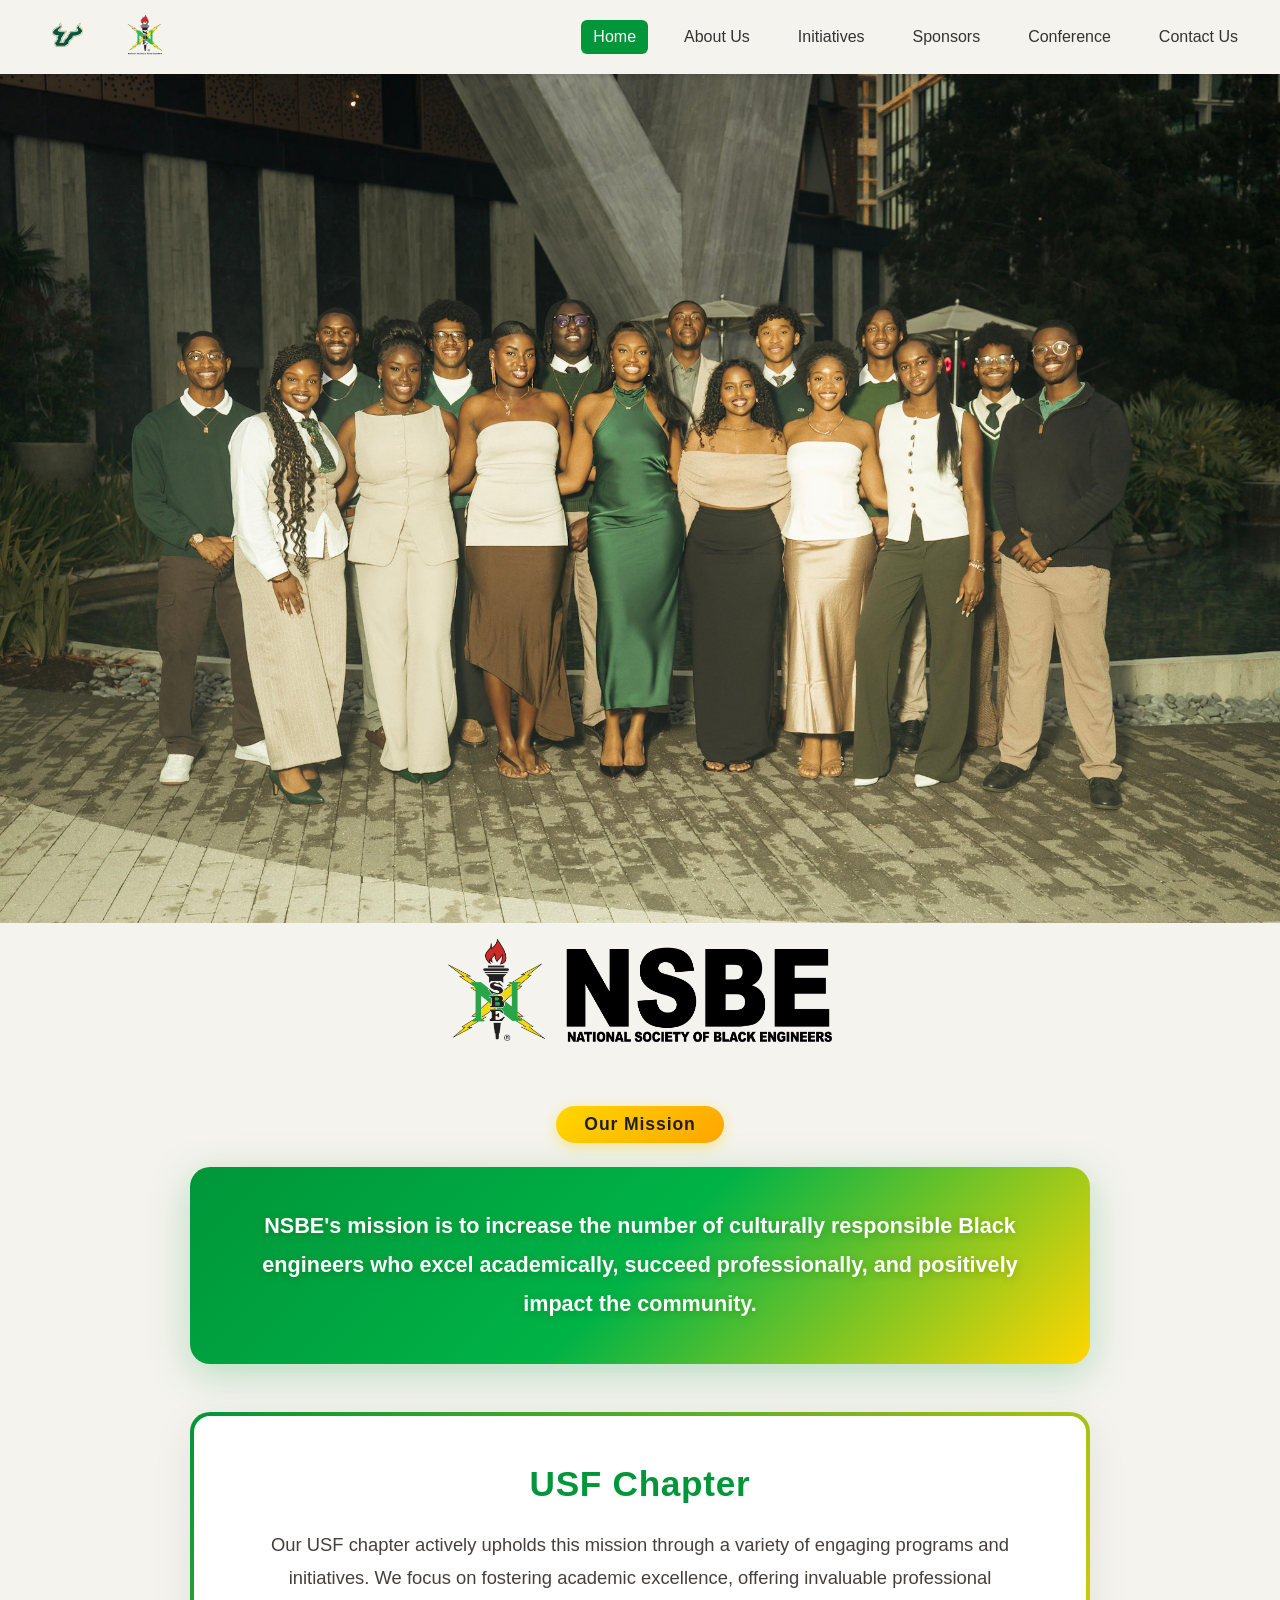
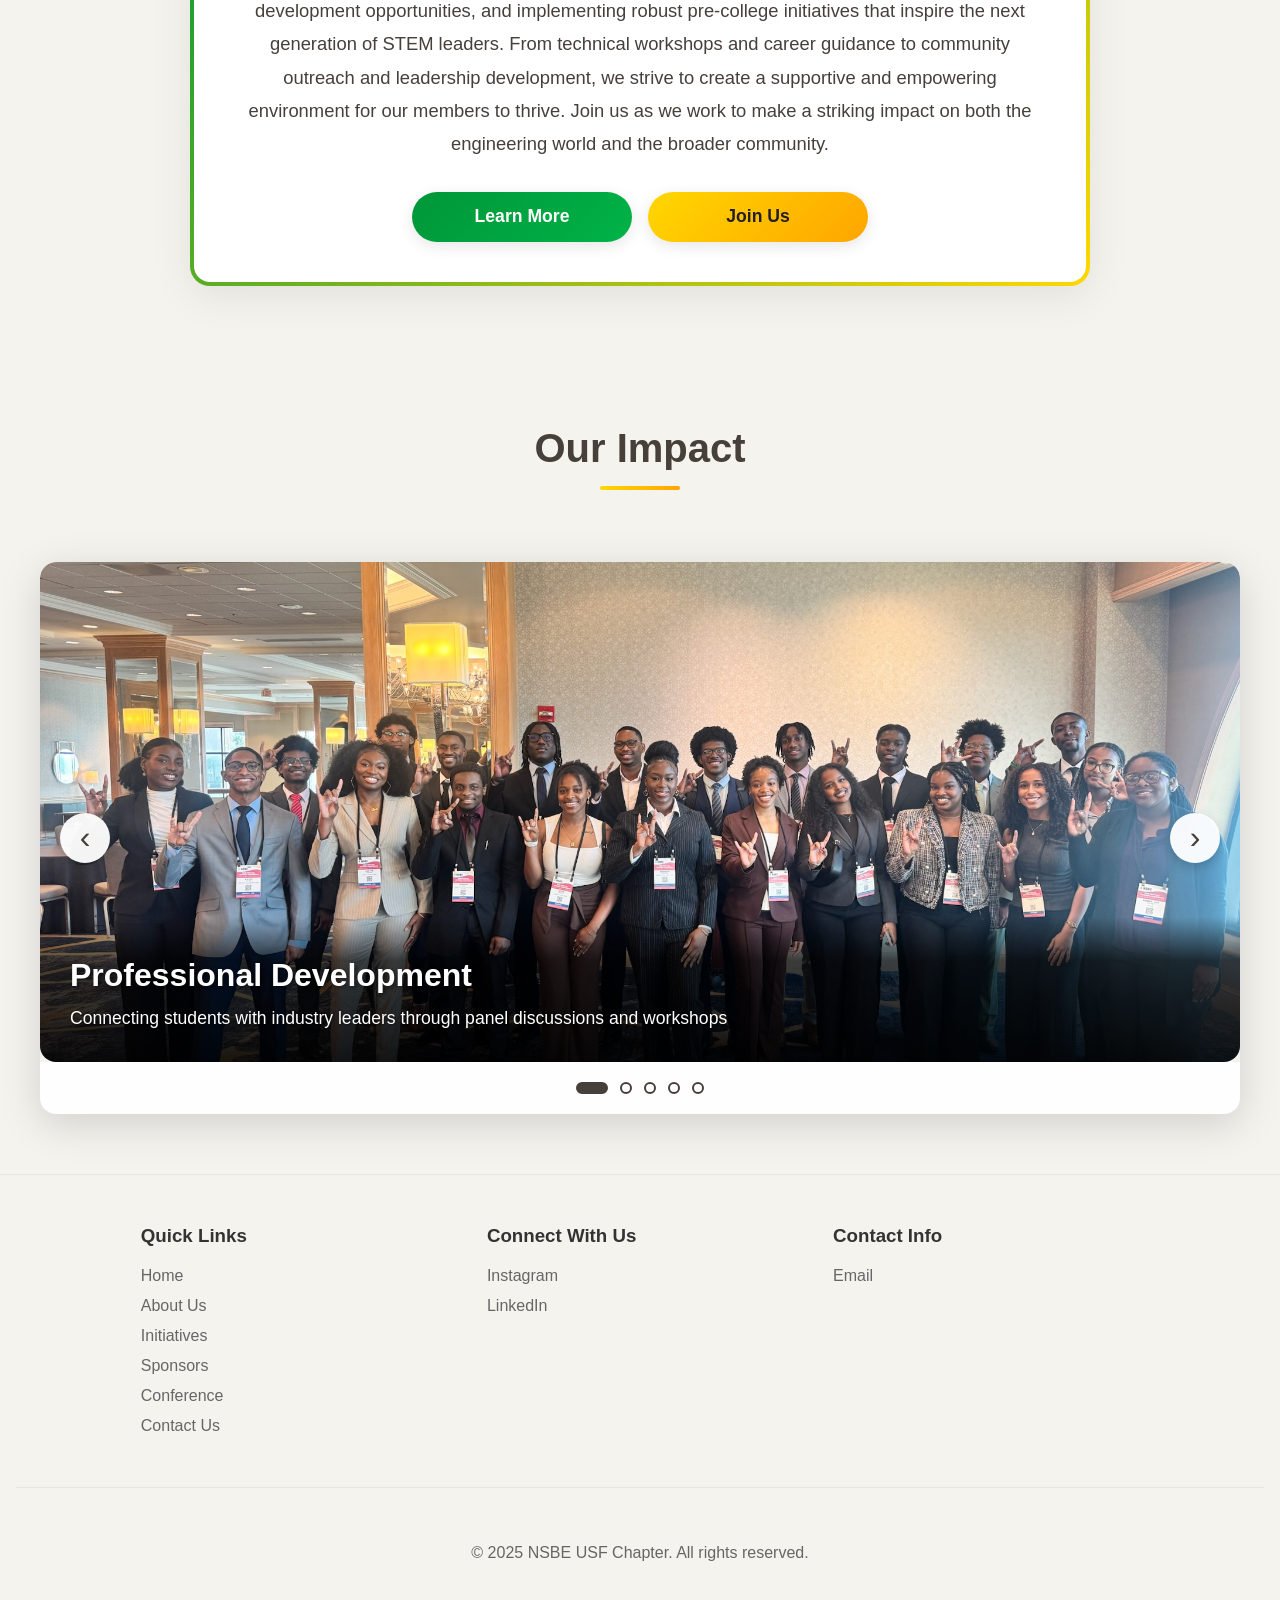
==== index.html @ 12976d5d "Initialize USF NSBE website" ====
<!DOCTYPE html>
<html lang="en">
<head>
    <meta charset="UTF-8">
    <meta name="author" content="USF NSBE Chapter">
    <meta name="viewport" content="width=device-width, initial-scale=1.0">
    <meta name="description" content="Welcome to the official website for the University of South Florida's chapter of the National Society of Black Engineers (NSBE). Find updates, event schedules, E-Board info, sponsorship information, and how to become a member!">
    <title>USF NSBE | Official USF Chapter - National Society of Black Engineers</title>
    
    <!-- Essential SEO Meta Tags -->
    <meta name="keywords" content="USF NSBE, National Society of Black Engineers, University of South Florida, engineering students, black engineers, STEM, Tampa Bay engineering, student organization">
    <meta name="robots" content="index, follow">
    
    <!-- Open Graph Tags for Social Media -->
    <meta property="og:title" content="USF NSBE | Official USF Chapter - National Society of Black Engineers">
    <meta property="og:description" content="Welcome to the official website for the University of South Florida's chapter of the National Society of Black Engineers (NSBE). Find updates, event schedules, E-Board info, sponsorship information, and how to become a member!">
    <meta property="og:image" content="https://www.usfnsbe.com/images/nsbelogo.png">
    <meta property="og:url" content="https://www.usfnsbe.com/">
    <meta property="og:type" content="website">
    <meta property="og:site_name" content="USF NSBE">
    
    <link rel="stylesheet" href="./css/style.css">
    <link rel="icon" href="./images/nsbelogo.png">
    <link rel="canonical" href="https://www.usfnsbe.com/">
</head>
<body>

    <!-- Skip Navigation for Accessibility -->
    <a href="#main-content" class="skip-link">Skip to main content</a>

    <header>
        <div class="logo">
            <a href="/" aria-label="Go to USF NSBE homepage"><img src="./images/usflogo.png" alt="University of South Florida Logo" fetchpriority="high"></a>
        </div>
        <div class="logo">
            <a href="/" aria-label="Go to USF NSBE homepage"><img src="./images/nsbelogo.png" alt="National Society of Black Engineers Logo" fetchpriority="high"></a>
        </div>
        <nav aria-label="Main navigation">
            <ul class="desktop-nav">
                <li><a href="/" class="active" aria-current="page">Home</a></li>
                <li><a href="/about/">About Us</a></li>
                <li><a href="/initiatives/">Initiatives</a></li>
                <li><a href="/sponsors/">Sponsors</a></li>
                <li><a href="/conference/">Conference</a></li>
                <li><a href="/contact/">Contact Us</a></li>
            </ul>

            <div class="mobile-menu-toggle" id="burgerToggle" role="button" aria-label="Toggle navigation menu" tabindex="0" aria-expanded="false">
                <div class="hamburger-lines">
                    <span class="line line-top"></span>
                    <span class="line line-middle"></span>
                    <span class="line line-bottom"></span>
                </div>
            </div>

            <div class="nav-menu" id="mobileMenu" aria-hidden="true">
                <ul>
                    <li><a href="/" class="active" aria-current="page">Home</a></li>
                    <li><a href="/about/">About Us</a></li>
                    <li><a href="/initiatives/">Initiatives</a></li>
                    <li><a href="/sponsors/">Sponsors</a></li>
                    <li><a href="/conference/">Conference</a></li>
                    <li><a href="/contact/">Contact Us</a></li>
                </ul>
            </div>
        </nav>
    </header>

    <main id="main-content">
        <div class="hero-image-container">
            <img loading="lazy" src="images/hero.jpg" alt="E-Board presenting at USF NSBE meeting" fetchpriority="high">
            <img loading="lazy" src="./images/NSBE-banner.png" alt="NSBE Banner" class="img-banner" fetchpriority="high">
        </div>
        
        <section class="mission-chapter-section">
            <div class="mission-container">
                <div class="mission-badge">Our Mission</div>
                <div class="mission-card">
                    <p class="mission-text">
                        NSBE's mission is to increase the number of culturally responsible Black engineers who excel academically, succeed professionally, and positively impact the community.
                    </p>
                </div>
            </div>

            <div class="chapter-container">
                <div class="chapter-card">
                    <h2 class="chapter-title">USF Chapter</h2>
                    <p class="chapter-text">
                        Our USF chapter actively upholds this mission through a variety of engaging programs and initiatives. We focus on fostering academic excellence, offering invaluable professional development opportunities, and implementing robust pre-college initiatives that inspire the next generation of STEM leaders. From technical workshops and career guidance to community outreach and leadership development, we strive to create a supportive and empowering environment for our members to thrive. Join us as we work to make a striking impact on both the engineering world and the broader community.
                    </p>
                    <div class="button-group">
                        <a href="/about/" class="cta-button primary" aria-label="Learn more about USF NSBE chapter">Learn More</a>
                        <a href="/contact/" class="cta-button secondary" aria-label="Join USF NSBE chapter">Join Us</a>
                    </div>
                </div>
            </div>
        </section>

        <section class="carousel-section" aria-label="Featured NSBE Highlights">
            <h2 class="section-title">Our Impact</h2>
            <div class="custom-carousel" role="region" aria-roledescription="carousel" aria-label="NSBE highlights carousel">
                <div class="carousel-container">
                    <div class="carousel-track">
                        <div class="carousel-slide active" role="group" aria-roledescription="slide" aria-label="1 of 5">
                            <img src="./images/eboard_1.jpg" alt="NSBE panel discussion with industry professionals">
                            <div class="carousel-caption">
                                <h3>Professional Development</h3>
                                <p>Connecting students with industry leaders through panel discussions and workshops</p>
                            </div>
                        </div>
                        <div class="carousel-slide" role="group" aria-roledescription="slide" aria-label="2 of 5">
                            <img src="./images/eboard_2.jpg" alt="Students studying together">
                            <div class="carousel-caption">
                                <h3>Academic Excellence</h3>
                                <p>Supporting members through tutoring, study groups, and academic resources</p>
                            </div>
                        </div>
                        <div class="carousel-slide" role="group" aria-roledescription="slide" aria-label="3 of 5">
                            <img src="./images/eboard_3.png" alt="NSBE members at beach cleanup event">
                            <div class="carousel-caption">
                                <h3>Community Service</h3>
                                <p>Making a positive impact through volunteer work and community engagement</p>
                            </div>
                        </div>
                        <div class="carousel-slide" role="group" aria-roledescription="slide" aria-label="4 of 5">
                            <img src="./images/eboard_4.jpg" alt="Students preparing for NSBE conference">
                            <div class="carousel-caption">
                                <h3>Conference Preparation</h3>
                                <p>Preparing members for success at regional and national NSBE conferences</p>
                            </div>
                        </div>
                        <div class="carousel-slide" role="group" aria-roledescription="slide" aria-label="5 of 5">
                            <img src="./images/eboard_5.png" alt="NSBE career expo event">
                            <div class="carousel-caption">
                                <h3>Career Opportunities</h3>
                                <p>Facilitating connections between students and top engineering employers</p>
                            </div>
                        </div>
                    </div>
                </div>
                <button class="carousel-btn carousel-btn-prev" aria-label="Previous slide">
                    <span aria-hidden="true">‹</span>
                </button>
                <button class="carousel-btn carousel-btn-next" aria-label="Next slide">
                    <span aria-hidden="true">›</span>
                </button>
                <div class="carousel-indicators" role="tablist" aria-label="Slide navigation">
                    <button class="indicator active" role="tab" aria-selected="true" aria-label="Go to slide 1"></button>
                    <button class="indicator" role="tab" aria-selected="false" aria-label="Go to slide 2"></button>
                    <button class="indicator" role="tab" aria-selected="false" aria-label="Go to slide 3"></button>
                    <button class="indicator" role="tab" aria-selected="false" aria-label="Go to slide 4"></button>
                    <button class="indicator" role="tab" aria-selected="false" aria-label="Go to slide 5"></button>
                </div>
            </div>
        </section>
    </main>
    
    <footer class="modern-footer">
        <div class="footer-container">
            <div class="footer-section">
                <h3>Quick Links</h3>
                <ul>
                    <li><a href="/" class="active">Home</a></li>
                    <li><a href="/about/">About Us</a></li>
                    <li><a href="/initiatives/">Initiatives</a></li>
                    <li><a href="/sponsors/">Sponsors</a></li>
                    <li><a href="/conference/">Conference</a></li>
                    <li><a href="/contact/">Contact Us</a></li>
                </ul>
            </div>
            
            <div class="footer-section">
                <h3>Connect With Us</h3>
                <div class="social-links">
                    <a href="https://www.instagram.com/usfnsbe" target="_blank" rel="noopener noreferrer" class="social-link" aria-label="Follow us on Instagram">
                        <span>Instagram</span>
                    </a>
                    <a href="https://www.linkedin.com/company/nsbe-usf-chapter" target="_blank" rel="noopener noreferrer" class="social-link" aria-label="Connect with us on LinkedIn">
                        <span>LinkedIn</span>
                    </a>
                </div>
            </div>
    
            <div class="footer-section">
                <h3>Contact Info</h3>
                <div class="contact-details">
                    <a href="mailto:vicepresident.usf.nsbe@gmail.com" target="_blank" rel="noopener noreferrer" class="social-link" aria-label="Email us">
                        <span>Email</span>
                    </a>
                </div>
            </div>
        </div>
        <div class="footer-bottom">
            <p>&copy; 2025 NSBE USF Chapter. All rights reserved.</p>
        </div>
    </footer>

    <script src="/js/menu.js" defer></script>
    <script src="/js/carousel.js" defer></script>

</body>
</html>
---- css/style.css ----
@import url('https://fonts.googleapis.com/css2?family=Inter:wght@400;500;600;700&display=swap');

/* General Styles */
html {
    font-size: 16px;
}

p {
    font-size: 1rem;
}

h1 {
    font-size: 2rem;
}

h2 {
    font-size: 1.5rem;
}

body {
    margin: 0;
    padding: 0;
    font-family: 'Roboto', -apple-system, BlinkMacSystemFont, 'Segoe UI', 'Oxygen', 'Ubuntu', 'Cantarell', 'Fira Sans', 'Droid Sans', 'Helvetica Neue', sans-serif;
    color: #463F3A;
    background-color: #F4F3EE;
}

a {
    text-decoration: none;
    color: #463F3A;
}

.heading{
    font-size: 1.25rem;
    text-align: center;
}

/* Accessibility - Skip Link */
.skip-link {
    position: absolute;
    top: -40px;
    left: 6px;
    background: #333;
    color: white;
    padding: 8px;
    text-decoration: none;
    border-radius: 4px;
    z-index: 1000;
    transition: top 0.3s;
}

.skip-link:focus {
    top: 6px;
}


/* Header */
header {
    display: flex;
    align-items: center;
    padding: 15px 30px;
    background-color: #F4F3EE;
    box-shadow: 0 2px 4px rgba(0,0,0,0.1);
    width: 100%;
    box-sizing: border-box;
    position: fixed;
    top: 0;
    left: 0;
    z-index: 100;
}


.logo img {
    height: 40px;
    margin-right: 20px;
}

nav {
    margin-left: auto;
}

nav ul {
    list-style: none;
    display: flex;
    margin: 0;
    padding: 0;
}

nav li {
    display: flex;
    align-items: center;
}

nav a {
    text-decoration: none;
    color: #333; /* Dark gray for text */
    font-weight: 500;
    padding: 8px 12px;
    border-radius: 4px;
    transition: all 0.3s ease;
}

nav a:hover, nav a.active {
    background-color: #333; /* Dark gray for hover/active state */
    color: #fff;
}

/* Desktop Navigation Links */
.desktop-nav {
    display: none; /* hidden by default */
    gap: 1.5rem; /* space-x-6 */
}

.desktop-nav a {
    border-radius: 0.375rem; /* rounded-md */
    padding: 0.5rem 0.75rem; /* px-3 py-2 */
    transition: background-color 0.3s ease; /* transition duration-300 */
}

 /* Mobile Burger Menu Icon */
.mobile-menu-toggle {
    display: flex; /* flex */
    flex-direction: column;
    justify-content: space-between;
    width: 2rem; /* w-8 */
    height: 1.5rem; /* h-6 */
    cursor: pointer;
    z-index: 50; /* z-50 */
}

.hamburger-lines .line {
    display: block;
    height: 0.25rem; /* h-1 */
    background-color: #009639; /* bg-white */
    border-radius: 100px; /* rounded-full */
    margin: 3px;
    transition: all 0.3s ease-in-out;
}

/* Transform lines when menu is open */
.mobile-menu-toggle.menu-open .line-top {
    transform: translateY(8.5px) rotate(45deg);
}
.mobile-menu-toggle.menu-open .line-middle {
    opacity: 0;
}
.mobile-menu-toggle.menu-open .line-bottom {
    transform: translateY(-5px) rotate(-45deg);
}

/* Mobile Navigation Menu */
.nav-menu {
    position: fixed;
    top: 4.5rem;
    right: 0;
    width: 10rem; /* w-64 */
    color: #fff;
    background-color: #F4F3EE;
    box-shadow: -4px 0 6px -1px rgba(0, 0, 0, 0.1), -2px 0 4px -1px rgba(0, 0, 0, 0.06); /* shadow-lg */
    transform: translateX(100%); /* Initially off-screen */
    transition: transform 0.3s ease-in-out; /* Smooth slide transition */
    z-index: 40; /* z-40 */
    padding: 0.5rem; /* p-6 */
    display: flex;
    
    gap: 1rem; /* space-y-4 */
    border-top-left-radius: 0.5rem; /* rounded-l-lg */
    border-bottom-left-radius: 0.5rem; /* rounded-l-lg */
}

/* Slide in menu when menu is open */
.nav-menu.menu-open {
    transform: translateX(0);
}

.nav-menu a {
    border-radius: 0.375rem; /* rounded-md */
    padding: 0.5rem 1rem; /* px-4 py-2 */
    transition: background-color 0.3s ease; /* transition duration-300 */
}

.nav-menu a:hover {
    background-color: #009639; /* hover:bg-gray-700 */
}

@media (min-width: 1130px) { /* md breakpoint */
    .desktop-nav {
        display: flex; /* Show desktop nav */
    }
    .mobile-menu-toggle {
        display: none; /* Hide burger icon */
    }
    .nav-menu {
        /* Hide mobile menu on desktop */
        display: none;
    }
    .main-content {
        padding: 2rem; /* Adjust for larger screens */
    }
}
/* Mobile Burger Menu Icon END*/
/* Header End */


/* Highlights Section */
.highlights {
    display: flex;
    justify-content: space-around;
    height: 30%;
    padding: 50px 20px;
}

.highlight {
    width: 25%;
    padding: 20px;
    text-align: center;
    background-color: #d3cfc6;
    border-radius: 15px;
}
.highlight h2{
    margin: 10px 0px;
}

@media (max-width: 800px) {
    .highlights {
        height: auto;
        margin-bottom: 30px;
    }
}

/* Frontpage Carousel Start */
.swiper {
    width: 40rem;
    height: 22rem;
    border-radius: 0.75rem;
    box-shadow: 0 20px 25px -5px rgba(0,0,0,0.1), 0 10px 10px -5px rgba(0,0,0,0.04);
}

@media (max-width: 800px) {
    .swiper {
        width: 100%;
        height: 15rem;
    }

    .swiper-slide img {
        width: 100%;
        height: 100%;
        object-fit: cover; 
    }
}

.highlight-image {
    width: 100%;
    height: 100%;
    object-fit: cover;
}

.swiper-button-next,
.swiper-button-prev {
    color: #009639 !important;
}

.swiper-pagination-bullet {
    background-color: var(--color-carousel-pagination); 
}

.swiper-pagination-bullet-active {
    background-color: #009639 !important; 
    opacity: 1;
}   

/* Frontpage Carousel End */

/* Hero Section */
.hero {
    background-size: cover;
    background-position: center;
    padding: 0px 20px;
    margin: auto;
    text-align: center;
    width: 80%;
}

.button {
    display: inline-block;
    background-color: #009639;
    color: white;
    padding: 0.6rem 0.8rem;
    text-decoration: none;
    border-radius: 50px;
    font-weight: 600;
    margin: 0px 10px;
    transition: transform 0.3s ease, box-shadow 0.3s ease;
}
.button:hover {
    transform: translateY(-3px);
}


/* Footer */
footer {
    padding: 20px;
    display: flex;
    justify-content: space-around;
}

.footer-links ul {
    list-style: none;
}

.footer-links a {
    text-decoration: none;
    color: #333;
    
}

.social-media a {
    margin: 0 10px;
    text-decoration: none;
}

.contact-info p {
    margin: 5px 0;
}

/* Responsive Design */
@media (max-width: 1130px) {
    nav ul {
        flex-direction: column;
    }


}

nav a:hover, nav a.active {
    background-color: #009639;
    color: #fff;
}

.body {
    display: flex;
    flex-direction: column;
    margin: 0;
    align-items: center;
    justify-content: center;
    height: 100vh;
    width: 100vw;
}

.highlight{
    display: flex;
    flex-direction: column;
    align-items: center;
    justify-content: center;
}

.highlight-text {
    max-width: 300px;
    margin: 15px;
}

.hero-image-container {
    max-width: 100vw; /* Or your desired maximum width */
    box-sizing: border-box;
    margin-top: 70px;
}

.hero-image-container img {
    width: 100%;
    height: auto;
    display: block;
    max-height: 95vh;
    object-fit: cover;
}

.hero-image-container .img-banner{
    width: 30%;
    margin: auto;
    padding: 1rem 3rem;
    max-height: 95vh; /* Optional: set a maximum height if needed */
    object-fit: cover;
}

@media (max-width: 768px) {
    .hero-image-container .img-banner {
        width: 60%;
    }
}

.modern-footer {
    border-top: 1px solid #e5e5e5;
    padding: 2rem 1rem;
    display: flex;
    justify-content: center;
    flex-direction: column;
    align-items: center;
}

.footer-container {
    display: flex;
    justify-content: space-evenly;
    text-align: left;
    gap: 40px;
    width: 80%;
}

.footer-section {
    flex: 1;
}

.footer-section h3 {
    color: #333;
    font-weight: 600;
    margin-bottom: 20px;
    position: relative;
}

.footer-section ul {
    list-style: none;
    padding: 0;
    margin: 0;
}

.footer-section ul li {
    margin-bottom: 12px;
}

.footer-section ul li a {
    color: #666;    
    text-decoration: none;
    transition: color 0.3s ease;
}

.footer-section ul li a:hover {
    color: #E0AFA0;
}

.social-links {
    display: flex;
    flex-direction: column;
    gap: 12px;
}

.social-link {
    color: #666;
    text-decoration: none;
    transition: color 0.3s ease;
}

.social-link:hover {
    color: #E0AFA0;
}

.footer-bottom {
    text-align: center;
    padding-top: 40px;
    margin-top: 40px;
    border-top: 1px solid #e5e5e5;
    width: 100%;
}

.footer-bottom p {
    color: #666;
}

@media (max-width: 768px) {

    .footer-container {
        flex-direction: column;
        text-align: center;
        gap: 0rem;
    }

    .social-links {
        align-items: center;
    }
    
}

/* Conference Page Styling Start */

.conference-image-container {
    max-width: 100vw;
    box-sizing: border-box;
    margin-top: 70px;
}

.conference-image-container img {
    width: 100%;
    height: auto;
    display: block;
    max-height: 500px;
    object-fit: cover;
}

.conference-content p {
    width: 70%;
    margin: 40px auto;
}

.conference {
    background-size: cover;
    background-position: center;
    text-align: center;
}

.conference-highlight {
    display: flex;
    justify-content: center;
    flex-wrap: wrap;
    gap: 4rem;
}

.conference-highlight-inner-container {
    display: flex;
    flex-direction: column;
    align-items: center;
}

.conference-highlight-text {
    text-align: justify;
    width: 20rem;
}

.conference-map {
    width: 20rem;
    height: 20rem;
    border-radius: 10px;
}

.faq-heading {
    text-align: center;
}

.faq-accordion {
    width: 70%;
    margin: auto;
    margin-bottom: 50px;
    border-radius: 10px;
    border: 1px solid #8A817C;
    cursor: pointer;
}

.faq-accordion-item {
    padding: 0.7rem;
}
.faq-accordion-item:not(:last-child) {
    border-bottom: 1px solid #8A817C;
}

.faq-link {
    text-decoration: none;
    color: #003cef;
}

/* Conference Page Styling End */

/* About Us Page Styling Start */

.team {
    padding: 5rem 2rem;
}

.team-heading {
    text-align: center;
}

.team-container {
    margin: 0 auto;
}

.zone-title {
    margin: 0;
    text-align: center;
    padding: 1rem;
    border-bottom: 0.5px solid #c7c7c7;
}

.zone {
    display: flex; 
    align-items: center;
    justify-content: center;
    flex-wrap: wrap;
    gap: 2rem;
    margin: 2rem 0rem; 
}

.team-member {
    background-color: white;
    display: flex;
    flex-direction: column;
    justify-content: center;
    align-items: center;
    text-align: center;
    margin: 0.5%;
    width: 15rem;
    padding: 10px;
    border-radius: 15px;
    box-shadow: 0 4px 6px rgba(0, 0, 0, 0.1);
    border: 2px solid transparent;
    transition: transform 0.3s ease, box-shadow 0.3s ease, border-color 0.1s ease;
}
.team-member:hover {
    box-shadow: 0 10px 20px rgba(0, 0, 0, 0.15);
    border-color: #009639;
}

.lead:hover {
    border-color: #FFD100;
}


.member-img {
    width: 150px;
    height: 150px;
    object-fit: cover;
    border-radius: 50%;
}

.member-info {
    height: 50%;
    padding-top: 5px;
    width: 100%;
}

.member-name {
    margin: 0;
    padding-bottom: 5px;
}

.member-title {
    font-weight: 400;
    color: #009639;
    margin: 0;
    padding-bottom: 10px;
    border-bottom: 1px solid #5e5e5e6b;
}

.member-bio {
    margin: 0;
    padding: 15px 0px 10px 0px;
}

.member-icons {
    display: flex;
    justify-content: center;
    gap: 1rem;
}

.member-icon {
    cursor: pointer;
    transition: all 0.3s ease;
    display: flex;
    align-items: center;
    gap: 8px;
    padding: 4px 0;
    position: relative;
}

.member-icon::after {
    content: '';
    position: absolute;
    bottom: 0;
    left: 0;
    right: 0;
    height: 2px;
    background: #8A817C;
    transform: scaleX(0);
    transition: transform 0.3s ease;
}

.member-icon:hover::after {
    transform: scaleX(1);
}

.member-icon:hover {
    transform: translateY(-2px);
}

/* About Us Page Styling End */

/* WWAD Page Styling Start */

.wwad {
    padding: 74px 0;
    min-height: 100vh;
    text-align: center;
}

.wwad-content {
    max-width: 800px;
    margin: 0 auto;
}

.wwad-content h1 {
    margin-bottom: 20px;
}

.wwad-content p {
    margin-bottom: 30px;
}

.stats-row {
    display: grid;
    grid-template-columns: 1fr 1fr 1fr 1fr;
    place-items: center;
    margin: 40px 0;
}

.stat-item {
    text-align: center;
    display: flex;
    flex-direction: column;
}

.stat-number {
    font-size: 2.5rem;
    font-weight: bold;
    display: block;
    color: #009639;
}

.stat-label {
    font-size: 1rem;
    opacity: 0.9;
}

.initiatives {
    margin: auto;
}

.section-title {
    padding: 2rem;
    margin: 0px;
}

.initiatives-grid {
    display: flex;
    justify-content: center;
    align-items: center;
    flex-wrap: wrap;
    margin: auto;
    width: 70%;
    gap: 30px;
    margin-bottom: 40px;
}

@media (max-width: 800px){
    .initiatives-grid {
        display: flex;
        justify-content: center;
        align-items: center;
        flex-wrap: wrap;
    }
}

.initiative-card {
    background: white;
    width: 20rem;
    border-radius: 15px;
    padding: 1.25rem;
    box-shadow: 0 10px 30px rgba(0,0,0,0.1);
    transition: transform 0.3s ease, box-shadow 0.3s ease;
}

.initiative-card:hover {
    transform: translateY(-10px);
    box-shadow: 0 20px 40px rgba(0,0,0,0.15);
}

.initiative-icon {
    width: 60px;
    height: 60px;
    background: whitesmoke;
    border-radius: 50%;
    display: flex;
    align-items: center;
    justify-content: center;
    margin-bottom: 20px;
    color: white;
}

.initiative-card h3 {
    color: #E0AFA0;
    margin-bottom: 15px;
}

.initiative-list {
    list-style: none;
    text-align: left;
    margin-bottom: 20px;
}

.initiative-list{
    padding-left: 0;
}

.initiative-list li {
    padding: 0.5rem;
    padding-left: 20px;
    position: relative;
    color: #666;
}

.initiative-list li::before {
    content: '▶';
    position: absolute;
    left: 0;
    color: #E0AFA0;
}

@media (max-width: 800px) {

    .stats-row {
        grid-template-columns: 1fr 1fr;
    }

    .initiatives-grid {
        width: 90%;
    }
}

/* WWAD Us Page Styling End */

/* Sponsors Page Styling Start */

.container {
    padding: 2rem 0;
}

.sponsor-subtitle {
    text-align: center;
    color: #666;
    margin-bottom: 2rem;
    max-width: 600px;
    margin-left: auto;
    margin-right: auto;     
}

.sponsor-title {
    margin-bottom: 3rem;
}

.sponsor-grid {
    width: 70%;
    height: 100%;
    margin: auto;
}

.sponsor-row {
    display: flex;
    flex-wrap: wrap;
    justify-content: center;
    gap: 4rem;
}

.sponsor-logo {
    width: 40%;
    object-fit: contain;
}

.sponsor-content {
    max-width: 800px;
    margin: 0 auto;
}

.sponsor-content h1 {
    margin-bottom: 20px;
}

@media (max-width: 800px) {

    .sponsor-grid {
        width: 100%;
        height: 100%;
        margin: auto;
    }

    .sponsor-logo {
        width: 80%;
        object-fit: contain;
    }
    

    .sponsor-content {
        padding: 1rem;
    }

    .sponsor-subtitle {
        padding: 1rem;
    }

    .value-prop-grid {
        width: 90%;
    }
}


/* Sponsors Page Styling End */

/* Contact Page Styling Start */

.contacts-section {
    min-height: 100vh;
}

.socials-section {
    padding: 5rem 2rem;
    text-align: center;
    margin: auto;
}

@keyframes fade-in-down {
    from {
        opacity: 0;
        transform: translateY(-20px);
    }
    to {
        opacity: 1;
        transform: translateY(0);
    }
}

@keyframes fade-in-up {
    from {
        opacity: 0;
        transform: translateY(20px);
    }
    to {
        opacity: 1;
        transform: translateY(0);
    }
}

.social-grid {
    display: flex;
    justify-content: center;
    align-items: center;
    flex-wrap: wrap;
    gap: 2rem; 
}

.social-links-section {
    margin: auto;   
}

@media (max-width: 800px) {
    .social-grid { 
        display: grid; 
        justify-items: center;
        grid-template-columns: repeat(2, 1fr);
    }
}

/* Individual social link item */
.social-item {
    display: flex;
    flex-direction: column;
    align-items: center;
    width: 7rem;
    height: 7rem;
    padding: 1rem;
    border-radius: 0.5rem; /* rounded-lg */
    box-shadow: 0 4px 6px -1px rgba(0, 0, 0, 0.1), 0 2px 4px -1px rgba(0, 0, 0, 0.06); /* shadow-md */
    transition: all 0.3s ease-in-out; 
    transform: translateY(0);
    justify-content: space-evenly;
}

.social-item:hover {
    transform: translateY(-0.25rem); /* hover:-translate-y-1 */
    box-shadow: 0 10px 15px -3px rgba(0, 0, 0, 0.1), 0 4px 6px -2px rgba(0, 0, 0, 0.05); /* hover:shadow-lg */
}

.bulls-logo, .groupme-logo{
    width: 50px;
    height: 50px;
    object-fit: cover;
    border-radius: 15px;
}

/* Social icon styling */
.social-icon {
    font-size: 3rem; /* text-3xl */
    margin-bottom: 0.5rem; /* mb-2 */
    transition: color 0.3s ease-in-out; /* group-hover:text-... */
}

/* Social text styling */
.social-text {
    font-weight: 600; /* font-semibold */
}

/* Specific colors for each social item */
.social-item.bulls-connect { background-color: #d3ffcc; color: #007510; } /* bg-blue-50 text-blue-700 */
.social-item.bulls-connect:hover { background-color: #beffb4; } /* hover:bg-blue-100 */
.social-item.bulls-connect .social-icon:hover { color: #1d4ed8; } /* group-hover:text-blue-800 */

.social-item.instagram { background-color: #fdf2f8; color: #db2777; } /* bg-pink-50 text-pink-700 */
.social-item.instagram:hover { background-color: #fce7f3; } /* hover:bg-pink-100 */
.social-item.instagram .social-icon:hover { color: #be185d; } /* group-hover:text-pink-800 */

.social-item.linkedin { background-color: #eef2ff; color: #4f46e5; } /* bg-indigo-50 text-indigo-700 */
.social-item.linkedin:hover { background-color: #e0e7ff; } /* hover:bg-indigo-100 */
.social-item.linkedin .social-icon:hover { color: #3730a3; } /* group-hover:text-indigo-800 */

.social-item.groupme { background-color: #d8f5ff; color: #16abdd; } /* bg-gray-700 text-white */
.social-item.groupme:hover { background-color: #c6f0fe; } /* hover:bg-gray-800 */
.social-item.groupme .social-icon:hover { color: #fff; } /* group-hover:text-white */

.social-item.discord { background-color: #7289da; color: #fff; } /* bg-gray-700 text-white */
.social-item.discord:hover { background-color: rgb(91, 112, 189); } /* hover:bg-gray-800 */
.social-item.discord .social-icon:hover { color: #fff; } /* group-hover:text-white */

.social-item.email { background-color: #fee2e2; color: #dc2626; } /* bg-red-50 text-red-700 */
.social-item.email:hover { background-color: #fecaca; } /* hover:bg-red-100 */
.social-item.email .social-icon:hover { color: #b91c1c; } /* group-hover:text-red-800 */
/* Contact Page Styling End */

/* Featured Initiatives Section */
.featured-initiatives {
  padding: 0rem 0 2rem 0;
}
.featured-initiatives-container {
  max-width: 1200px;
  margin: 0 auto;
  padding: 0 1rem;
}
.featured-initiatives-grid {
  display: grid;
  grid-template-columns: repeat(auto-fit, minmax(270px, 1fr));
  gap: 2rem;
  margin-top: 2rem;
}
.featured-initiative-card {
  background: #fff;
  border-radius: 1rem;
  box-shadow: 0 2px 16px rgba(0,0,0,0.07);
  overflow: hidden;
  display: flex;
  flex-direction: column;
  transition: transform 0.2s, box-shadow 0.2s;
}
.featured-initiative-card:hover {
  transform: translateY(-6px) scale(1.03);
  box-shadow: 0 6px 24px rgba(0,0,0,0.13);
}
.featured-initiative-card img {
  width: 100%;
  height: 13rem;
  object-fit: cover;
  object-position: center;
}
.featured-initiative-content {
  padding: 1.2rem 1rem 1.5rem 1rem;
  flex: 1;
  display: flex;
  flex-direction: column;
}
.featured-initiative-content h3 {
  margin: 0 0 0.5rem 0;
  font-size: 1.15rem;
  color: #1a202c;
  font-weight: 700;
}
.featured-initiative-content p {
  color: #374151;
  font-size: 1rem;
  margin: 0;
  flex: 1;
}
@media (max-width: 600px) {
  .featured-initiatives {
    padding: 0rem 0 1rem 0;
  }
  .featured-initiative-card img {
    height: 130px;
  }
  .featured-initiative-content {
    padding: 0.8rem 0.7rem 1rem 0.7rem;
  }
}

.category-section {
  width: 80%;
  margin: auto;
  border-radius: 1.2rem;
  margin-bottom: 2.5rem;
  padding: 2.5rem 1.5rem 2rem 1.5rem;
  position: relative;
}
.category-header {
  display: flex;
  align-items: center;
  gap: 1rem;
  margin-bottom: 1.5rem;
  padding-left: 1rem;
}
.category-icon {
  font-size: 2.2rem;
  margin-right: 0.5rem;
}
.category-header h2 {
  font-size: 1.5rem;
  margin: 0;
  letter-spacing: 0.01em;
}
.category-stat {
  margin-left: auto;
  font-size: 1rem;
  border-radius: 1rem;
  padding: 0.3rem 1rem;
  font-weight: 600;
}


/* Add a subtle accent bar at the top of each category */
.category-section::before {
  content: '';
  display: block;
  height: 6px;
  width: 60px;
  border-radius: 3px;
  margin-bottom: 1.2rem;
  position: absolute;
  top: 1.2rem;
  left: 2rem;
}

/* Adjust grid spacing for category sections */
.category-section .featured-initiatives-grid {
  gap: 1.5rem;
}

@media (max-width: 800px) {
  .category-section {
    padding: 1.2rem 0.5rem 1.2rem 0.5rem;
  }
  .category-header {
    flex-direction: column;
    text-align: center;
    padding: 0;
    gap: 0.5rem;
  }
  .category-stat {
    margin-left: 0;
    margin-top: 0.5rem;
    text-align: center; 
  }
  .category-section::before {
    left: 1rem;
    width: 40px;
  }
}

.nsbe-mission-highlight {
  max-width: 700px;
  margin: 2.5rem auto 2rem auto;
  padding: 1.5rem 2rem;
  background: linear-gradient(90deg, #009639 80%, #FFD100 100%);
  border-radius: 1.2rem;
  box-shadow: 0 4px 24px rgba(0,0,0,0.10);
  text-align: center;
  position: relative;
}

.nsbe-mission-label {
  display: inline-block;
  background: #FFD100;
  color: #231F20;
  font-weight: 800;
  font-size: 1rem;
  padding: 0.3rem 1.2rem;
  border-radius: 1rem;
  margin-bottom: 1rem;
  letter-spacing: 0.05em;
  position: absolute;
  top: -1.8rem;
  left: 50%;
  transform: translateX(-50%);
  box-shadow: 0 2px 8px rgba(0,0,0,0.08);
}

.nsbe-mission-quote {
  color: #fff;
  font-size: 1.25rem;
  font-weight: 700;
  margin: 0;
  line-height: 1.5;
  text-shadow: 0 2px 8px rgba(0,0,0,0.10);
  border: none;
  background: none;
}

@media (max-width: 700px) {
  .nsbe-mission-highlight {
    padding: 1rem 0.5rem;
  }
  .nsbe-mission-quote {
    font-size: 1rem;
  }
}

.chapter-intro-card {
    max-width: 750px;
    margin: 2.5rem auto 2rem auto;
    padding: 2rem 2rem 1.5rem 2rem;
    background: #f8fafc;
    border-radius: 1.2rem;
    box-shadow: 0 4px 24px rgba(0,0,0,0.08);
    text-align: center;
    position: relative;
    border: 6px solid transparent;
    background-image:
        linear-gradient(#f8fafc, #f8fafc), /* inner background */
        linear-gradient(90deg, #009639 0%, #FFD100 100%); /* border gradient */
    background-origin: border-box;
    background-clip: padding-box, border-box;
}
  
.chapter-intro-title {
    color: #009639;
    font-size: 1.7rem;
    margin-bottom: 1rem;
    letter-spacing: 0.01em;
}

.chapter-intro-card p {
    color: #231F20;
    font-size: 1.13rem;
    line-height: 1.7;
    margin: 0;
}

@media (max-width: 700px) {
    
    .chapter-intro-title {
        font-size: 1.2rem;
    }
    .chapter-intro-card p {
        font-size: 1rem;
    }
}

.tiers-grid {
    display: flex;
    flex-wrap: wrap;
    justify-content: center;
    width: 80%;
    gap: 3rem;
    margin-bottom: 50px;
    margin: auto;
}

.tier-card {
    background: white;
    display: flex;
    flex-direction: column;
    width: 20rem;
    border-radius: 20px;
    overflow: hidden;
    box-shadow: 0 10px 30px rgba(0, 0, 0, 0.1);
    transition: all 0.3s ease;
    border: 2px solid transparent;
}

.tier-card:hover {
    transform: translateY(-10px);
    box-shadow: 0 20px 50px rgba(0, 0, 0, 0.15);
}

.tier-card.platinum {
    border-color: #9b59b6;
    background: linear-gradient(135deg, #f8f9fa, #e9ecef);
}

.tier-card.gold {
    border-color: #f39c12;
}

.tier-card.silver {
    border-color: #95a5a6;
}

.tier-card.bronze {
    border-color: #cd7f32;
}

.tier-card.ignite {
    border-color: #e74c3c;
}

.tier-header {
    padding: 0.5rem;
    text-align: center;
    background: linear-gradient(135deg, #667eea, #764ba2);
    color: white;
}

.tier-card.platinum .tier-header {
    background: linear-gradient(135deg, #9b59b6, #8e44ad);
}

.tier-card.gold .tier-header {
    background: linear-gradient(135deg, #f39c12, #e67e22);
}

.tier-card.silver .tier-header {
    background: linear-gradient(135deg, #95a5a6, #7f8c8d);
}

.tier-card.bronze .tier-header {
    background: linear-gradient(135deg, #cd7f32, #b8651f);
}

.tier-card.ignite .tier-header {
    background: linear-gradient(135deg, #e74c3c, #c0392b);
}

.tier-header h4 {
    font-size: 1.8rem;
    margin: 0.5rem 1rem;
}

.tier-price {
    font-size: 2.5rem;
    margin-bottom: 5px;
}

.tier-benefits {
    padding: 1rem;
    display: flex;
    flex-direction: column;
    justify-content: space-around;
}

.tier-benefit {
    font-size: 1.1rem;
    color: #2c3e50;
    margin-bottom: 10px;
    font-weight: 600;
}

.tier-benefit.excluded {
    color: #94a3b8;
    text-decoration: line-through;
    opacity: 0.6;
}

.tier-highlight {
    color: #64748b;
    font-style: italic;
    font-size: 0.95rem;
    margin-top: auto;
    padding: 0 1rem 1rem 1rem;
}

.support-container {
    width: 70%;
    text-align: left;
    margin: auto;
}

.impact-grid {
    display: grid;
    grid-template-columns: repeat(auto-fit, minmax(300px, 1fr));
    gap: 25px;
}

.impact-list {
    margin: 0 auto;
}

.impact-content {
    display: grid;
    grid-template-columns: 1fr 1fr;
    gap: 50px;
    align-items: start;
    margin-bottom: 50px;
}

.impact-visual {
    position: sticky;
    top: 20px;
}

.impact-category {
    margin-bottom: 35px;
    padding-left: 20px;
    border-left: 4px solid #009639;
    position: relative;
    text-align: left;
}

.impact-category h4 {
    font-size: 1.4rem;
    color: #2c3e50;
    margin-bottom: 10px;
    font-weight: 600;
}

.impact-category p {
    color: #64748b;
    font-size: 1.1rem;
    line-height: 1.6;
    margin: 0;
}

/* Custom Carousel Styles */
.carousel-section {
    padding: 60px 20px;
    margin: 0;
}

.carousel-section .section-title {
    text-align: center;
    font-size: 2.5rem;
    color: #463F3A;
    margin-bottom: 40px;
    font-weight: 700;
    position: relative;
}

.carousel-section .section-title::after {
    content: '';
    display: block;
    width: 80px;
    height: 4px;
    background: linear-gradient(90deg, #FFD700, #FFA500);
    margin: 15px auto 0;
    border-radius: 2px;
}

.custom-carousel {
    max-width: 1200px;
    margin: 0 auto;
    position: relative;
    overflow: hidden;
    border-radius: 16px;
    box-shadow: 0 10px 40px rgba(0, 0, 0, 0.15);
}

.carousel-container {
    width: 100%;
    overflow: hidden;
    border-radius: 16px;
    background: #fff;
}

.carousel-track {
    display: flex;
    transition: transform 0.6s cubic-bezier(0.4, 0, 0.2, 1);
    will-change: transform;
}

.carousel-slide {
    min-width: 100%;
    position: relative;
    opacity: 0;
    transition: opacity 0.6s ease;
    display: none;
}

.carousel-slide.active {
    opacity: 1;
    display: block;
}

.carousel-slide img {
    width: 100%;
    height: 500px;
    object-fit: cover;
    display: block;
}

.carousel-caption {
    position: absolute;
    bottom: 0;
    left: 0;
    right: 0;
    background: linear-gradient(to top, rgba(0, 0, 0, 0.9) 0%, rgba(0, 0, 0, 0.7) 70%, transparent 100%);
    color: white;
    padding: 40px 30px 30px;
    transform: translateY(0);
    transition: transform 0.3s ease;
}

.carousel-caption h3 {
    font-size: 2rem;
    margin: 0 0 10px 0;
    font-weight: 700;
    text-shadow: 2px 2px 4px rgba(0, 0, 0, 0.5);
}

.carousel-caption p {
    font-size: 1.1rem;
    margin: 0;
    line-height: 1.6;
    text-shadow: 1px 1px 2px rgba(0, 0, 0, 0.5);
}

.carousel-btn {
    position: absolute;
    top: 50%;
    transform: translateY(-50%);
    background: rgba(255, 255, 255, 0.95);
    color: #463F3A;
    border: none;
    width: 50px;
    height: 50px;
    border-radius: 50%;
    cursor: pointer;
    font-size: 2rem;
    display: flex;
    align-items: center;
    justify-content: center;
    transition: all 0.3s ease;
    z-index: 10;
    box-shadow: 0 4px 12px rgba(0, 0, 0, 0.2);
}

.carousel-btn:hover {
    background: #FFD700;
    color: #463F3A;
    transform: translateY(-50%) scale(1.1);
    box-shadow: 0 6px 20px rgba(0, 0, 0, 0.3);
}

.carousel-btn:focus {
    outline: 3px solid #FFD700;
    outline-offset: 3px;
}

.carousel-btn:active {
    transform: translateY(-50%) scale(0.95);
}

.carousel-btn-prev {
    left: 20px;
}

.carousel-btn-next {
    right: 20px;
}

.carousel-indicators {
    display: flex;
    justify-content: center;
    gap: 12px;
    padding: 20px;
    background: rgba(255, 255, 255, 0.95);
    border-radius: 0 0 16px 16px;
}

.indicator {
    width: 12px;
    height: 12px;
    border-radius: 50%;
    border: 2px solid #463F3A;
    background: transparent;
    cursor: pointer;
    transition: all 0.3s ease;
    padding: 0;
}

.indicator:hover {
    background: #FFD700;
    border-color: #FFD700;
    transform: scale(1.2);
}

.indicator:focus {
    outline: 2px solid #FFD700;
    outline-offset: 3px;
}

.indicator.active {
    background: #463F3A;
    width: 32px;
    border-radius: 6px;
}

/* Responsive Design */
@media (max-width: 768px) {
    .carousel-section {
        padding: 40px 10px;
    }

    .carousel-section .section-title {
        font-size: 2rem;
    }

    .carousel-slide img {
        height: 350px;
    }

    .carousel-caption {
        padding: 30px 20px 20px;
    }

    .carousel-caption h3 {
        font-size: 1.5rem;
    }

    .carousel-caption p {
        font-size: 1rem;
    }

    .carousel-btn {
        width: 40px;
        height: 40px;
        font-size: 1.5rem;
    }

    .carousel-btn-prev {
        left: 10px;
    }

    .carousel-btn-next {
        right: 10px;
    }

    .indicator {
        width: 10px;
        height: 10px;
    }

    .indicator.active {
        width: 24px;
    }
}

@media (max-width: 480px) {
    .carousel-slide img {
        height: 280px;
    }

    .carousel-caption h3 {
        font-size: 1.3rem;
    }

    .carousel-caption p {
        font-size: 0.9rem;
    }

    .carousel-section .section-title {
        font-size: 1.75rem;
    }
}

/* Mission & Chapter Section - Modern Design */
.mission-chapter-section {
    max-width: 900px;
    margin: 3rem auto;
    padding: 0 20px;
}

/* Mission Card */
.mission-container {
    position: relative;
    margin-bottom: 2rem;
}

.mission-badge {
    display: inline-block;
    background: linear-gradient(135deg, #FFD700 0%, #FFA500 100%);
    color: #231F20;
    font-weight: 800;
    font-size: 1.1rem;
    padding: 0.5rem 1.8rem;
    border-radius: 50px;
    margin: 0 auto 1.5rem;
    letter-spacing: 0.05em;
    box-shadow: 0 4px 15px rgba(255, 215, 0, 0.4);
    text-align: center;
    display: block;
    width: fit-content;
    margin-left: auto;
    margin-right: auto;
}

.mission-card {
    background: linear-gradient(135deg, #009639 0%, #00b347 50%, #FFD700 100%);
    padding: 2.5rem 2.5rem;
    border-radius: 20px;
    box-shadow: 0 10px 40px rgba(0, 150, 57, 0.25);
    position: relative;
    overflow: hidden;
}

.mission-card::before {
    content: '';
    position: absolute;
    top: -2px;
    left: -2px;
    right: -2px;
    bottom: -2px;
    background: linear-gradient(135deg, #FFD700, #009639, #FFD700);
    border-radius: 20px;
    z-index: -1;
    opacity: 0;
    transition: opacity 0.3s ease;
}

.mission-card:hover::before {
    opacity: 1;
}

.mission-text {
    color: white;
    font-size: 1.35rem;
    font-weight: 600;
    line-height: 1.8;
    margin: 0;
    text-align: center;
    text-shadow: 0 2px 10px rgba(0, 0, 0, 0.2);
    position: relative;
    z-index: 1;
}

/* Chapter Card */
.chapter-container {
    margin-top: 3rem;
}

.chapter-card {
    background: white;
    padding: 3rem 2.5rem 2.5rem;
    border-radius: 20px;
    box-shadow: 0 10px 40px rgba(0, 0, 0, 0.08);
    position: relative;
    border: 4px solid transparent;
    background-image:
        linear-gradient(white, white),
        linear-gradient(135deg, #009639 0%, #FFD700 100%);
    background-origin: border-box;
    background-clip: padding-box, border-box;
    transition: transform 0.3s ease, box-shadow 0.3s ease;
}

.chapter-card:hover {
    transform: translateY(-5px);
    box-shadow: 0 15px 50px rgba(0, 150, 57, 0.15);
}

.chapter-title {
    color: #009639;
    font-size: 2.2rem;
    font-weight: 800;
    margin: 0 0 1.5rem 0;
    text-align: center;
    letter-spacing: 0.02em;
}

.chapter-text {
    color: #463F3A;
    font-size: 1.15rem;
    line-height: 1.8;
    margin: 0 0 2rem 0;
    text-align: center;
}

/* Button Group */
.button-group {
    display: flex;
    gap: 1rem;
    justify-content: center;
    flex-wrap: wrap;
}

.cta-button {
    display: inline-block;
    padding: 0.9rem 2.5rem;
    font-size: 1.1rem;
    font-weight: 700;
    text-decoration: none;
    border-radius: 50px;
    transition: all 0.3s ease;
    box-shadow: 0 4px 15px rgba(0, 0, 0, 0.1);
    text-align: center;
    min-width: 140px;
}

.cta-button.primary {
    background: linear-gradient(135deg, #009639 0%, #00b347 100%);
    color: white;
}

.cta-button.primary:hover {
    background: linear-gradient(135deg, #00b347 0%, #009639 100%);
    transform: translateY(-3px);
    box-shadow: 0 8px 25px rgba(0, 150, 57, 0.3);
}

.cta-button.secondary {
    background: linear-gradient(135deg, #FFD700 0%, #FFA500 100%);
    color: #231F20;
}

.cta-button.secondary:hover {
    background: linear-gradient(135deg, #FFA500 0%, #FFD700 100%);
    transform: translateY(-3px);
    box-shadow: 0 8px 25px rgba(255, 215, 0, 0.4);
}

/* Responsive Design */
@media (max-width: 768px) {
    .mission-chapter-section {
        margin: 2rem auto;
    }

    .mission-badge {
        font-size: 1rem;
        padding: 0.4rem 1.5rem;
    }

    .mission-card {
        padding: 2rem 1.5rem;
    }

    .mission-text {
        font-size: 1.1rem;
        line-height: 1.7;
    }

    .chapter-card {
        padding: 2rem 1.5rem;
    }

    .chapter-title {
        font-size: 1.8rem;
    }

    .chapter-text {
        font-size: 1.05rem;
        line-height: 1.7;
    }

    .button-group {
        gap: 1rem;
        padding: 0 1rem;
    }

    .cta-button {
        padding: 1rem 2rem;
        font-size: 1.05rem;
        min-width: 150px;
        font-weight: 700;
    }

    /* Ensure buttons work well on touch devices */
    .cta-button:active {
        transform: scale(0.98);
    }
}

@media (max-width: 600px) {
    .button-group {
        flex-direction: column;
        gap: 1rem;
        padding: 0;
        width: 100%;
    }

    .cta-button {
        max-width: 100%;
        padding: 1.1rem 2rem;
        font-size: 1.1rem;
        border-radius: 12px;
        box-shadow: 0 6px 20px rgba(0, 0, 0, 0.15);
    }

    /* Remove hover transforms on mobile, use active state instead */
    .cta-button.primary:hover,
    .cta-button.secondary:hover {
        transform: none;
    }

    .cta-button:active {
        transform: scale(0.97);
        box-shadow: 0 3px 10px rgba(0, 0, 0, 0.2);
    }
}

@media (max-width: 480px) {
    .mission-card {
        padding: 1.5rem 1.2rem;
        border-radius: 16px;
    }

    .mission-text {
        font-size: 1rem;
    }

    .chapter-card {
        padding: 1.8rem 1.2rem;
        border-radius: 16px;
    }

    .chapter-title {
        font-size: 1.5rem;
    }

    .chapter-text {
        font-size: 1rem;
    }

    .button-group {
        gap: 0.9rem;
    }

    .cta-button {
        padding: 1rem 1.5rem;
        font-size: 1.05rem;
        border-radius: 10px;
    }
}
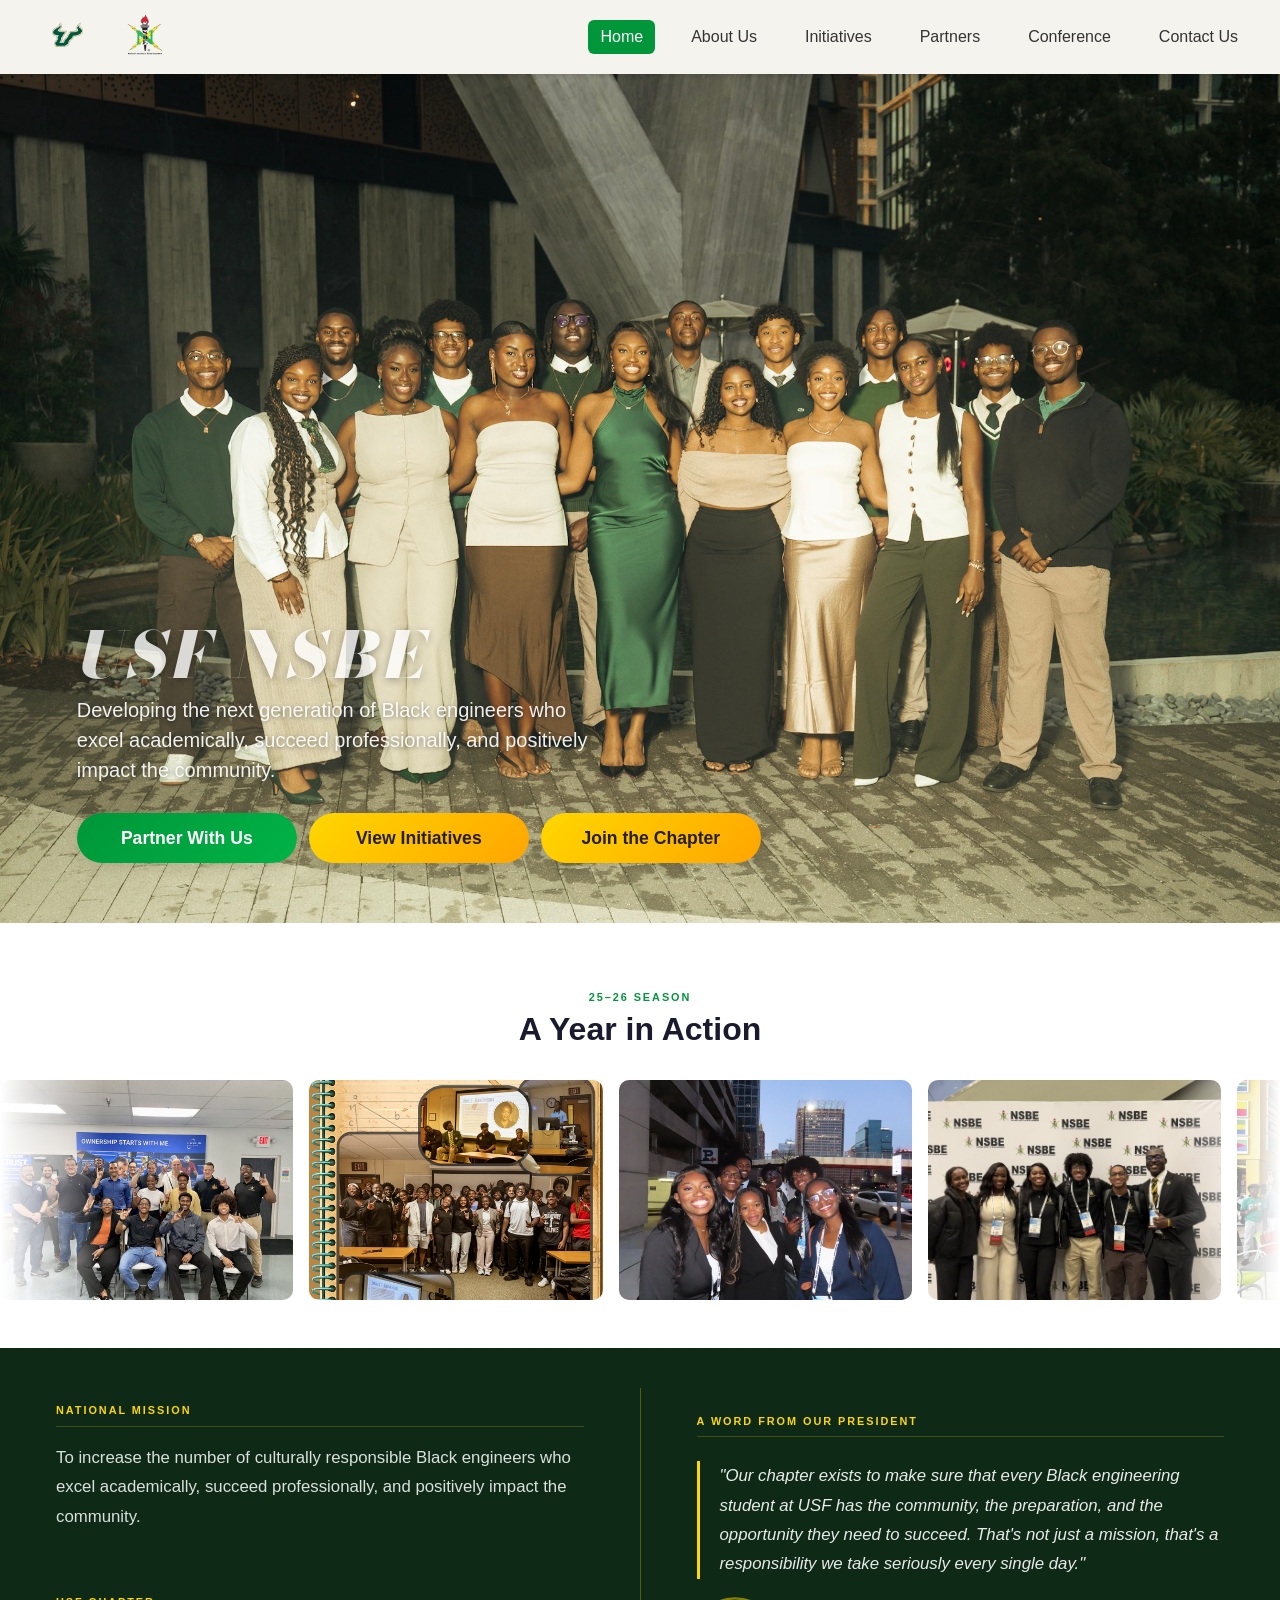
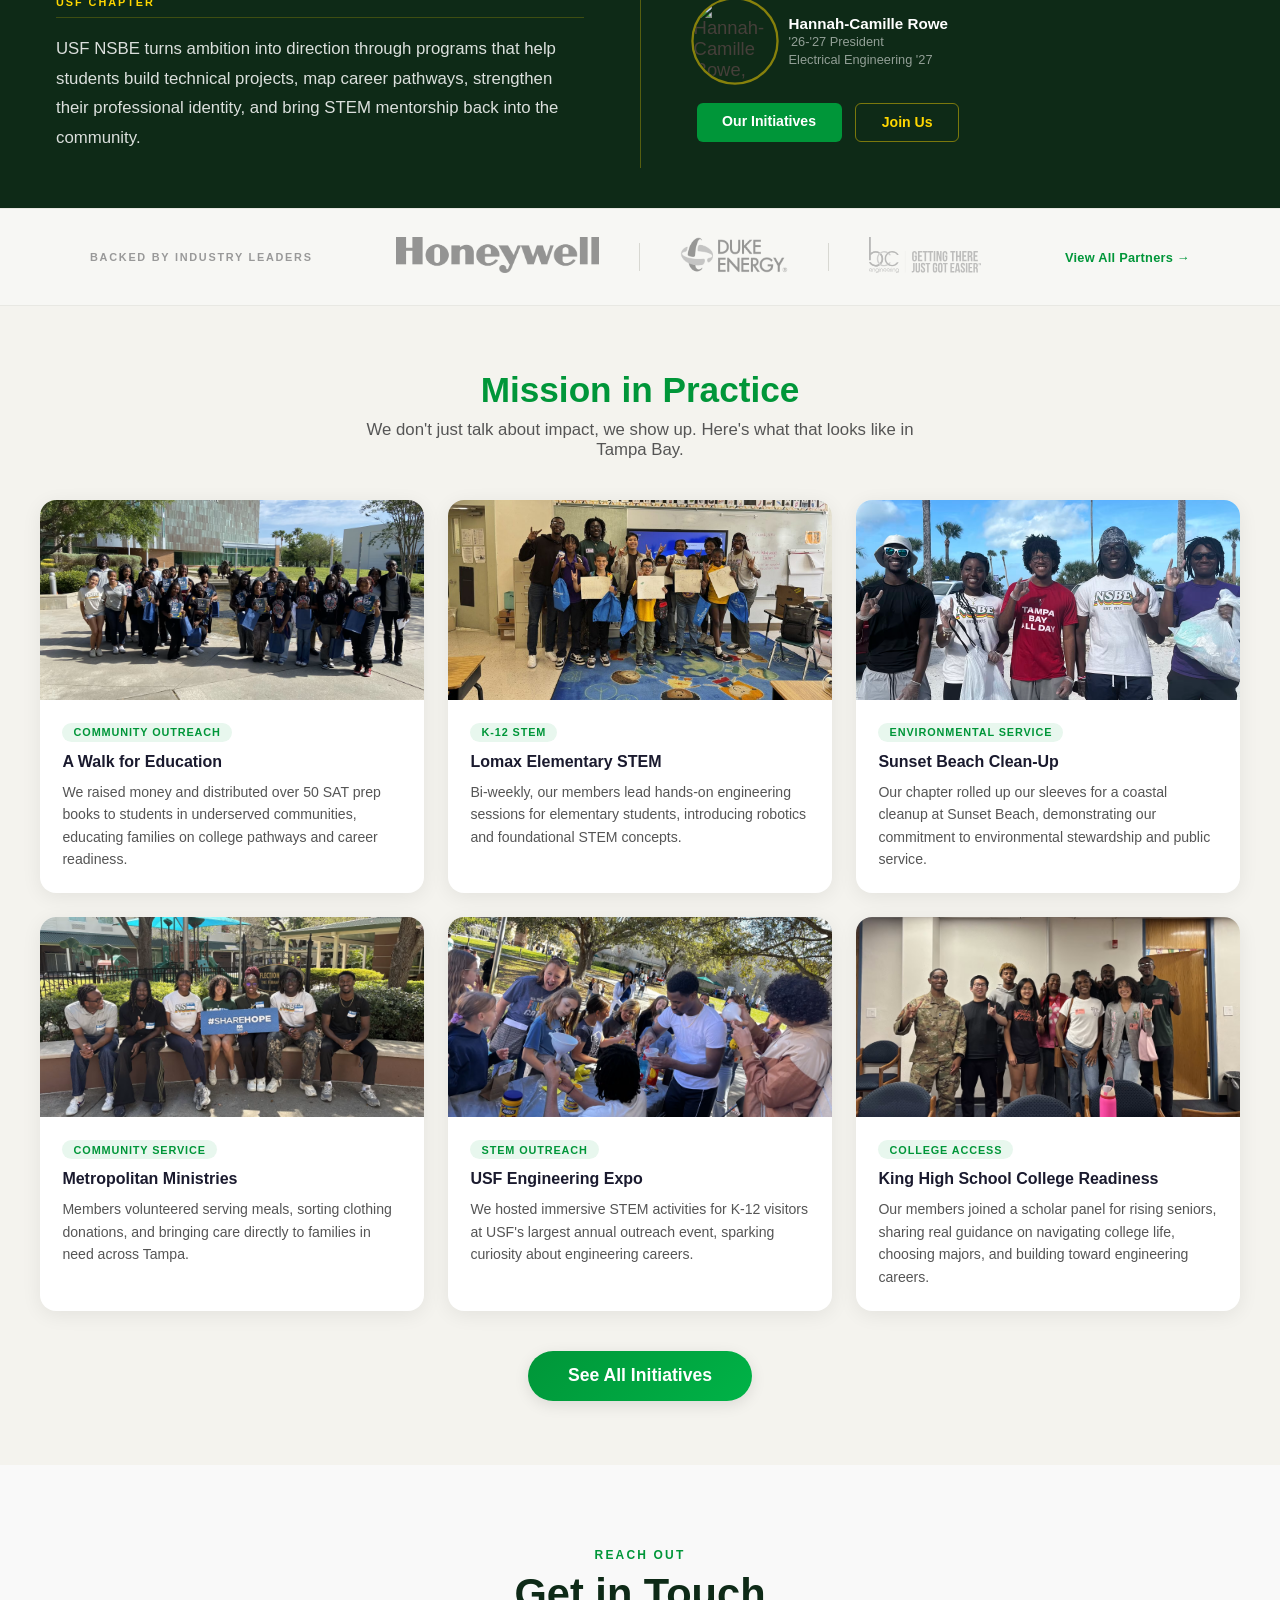
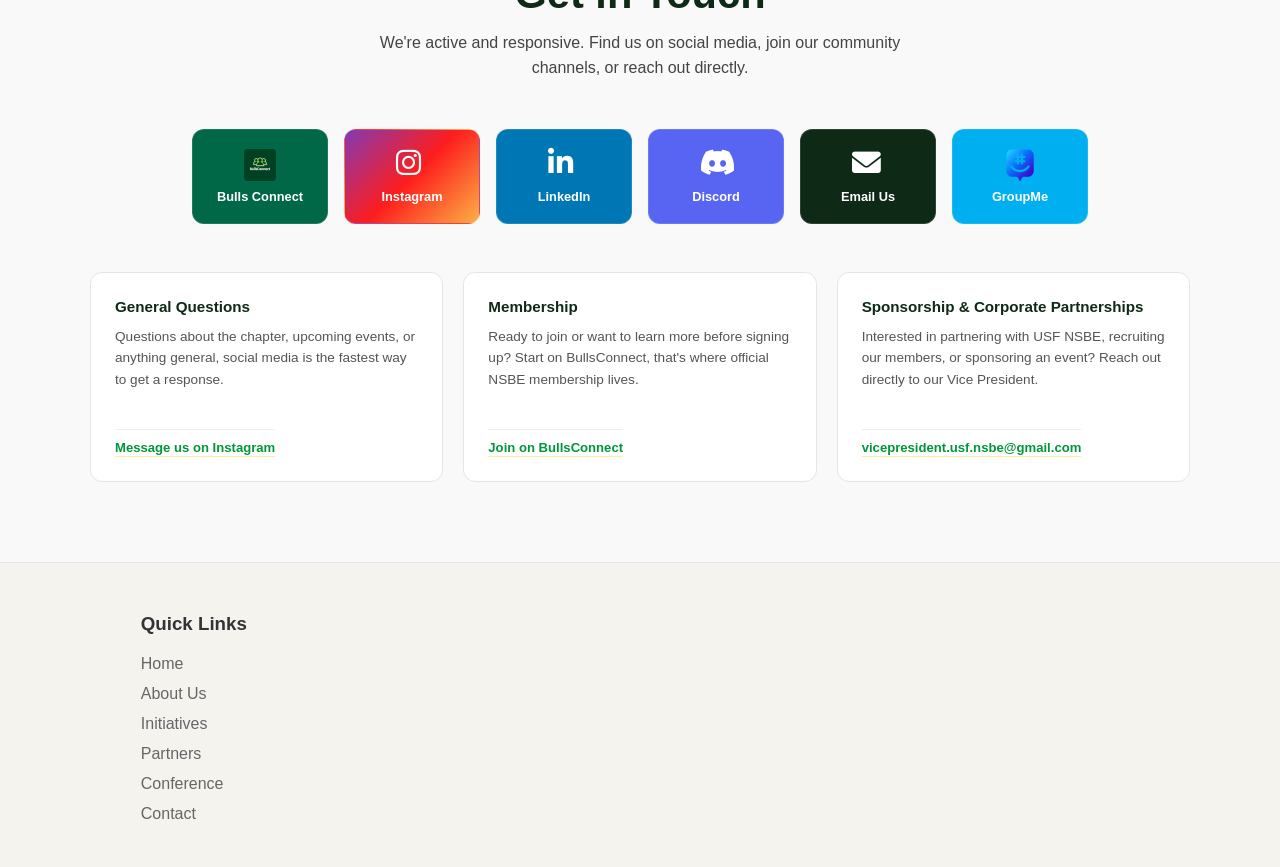
==== commit e09e9227: "1st draft design complete, no dynamics" ====
--- a/index.html
+++ b/index.html
@@ -6,26 +6,29 @@
     <meta name="viewport" content="width=device-width, initial-scale=1.0">
     <meta name="description" content="Welcome to the official website for the University of South Florida's chapter of the National Society of Black Engineers (NSBE). Find updates, event schedules, E-Board info, sponsorship information, and how to become a member!">
     <title>USF NSBE | Official USF Chapter - National Society of Black Engineers</title>
-    
-    <!-- Essential SEO Meta Tags -->
+
     <meta name="keywords" content="USF NSBE, National Society of Black Engineers, University of South Florida, engineering students, black engineers, STEM, Tampa Bay engineering, student organization">
     <meta name="robots" content="index, follow">
-    
-    <!-- Open Graph Tags for Social Media -->
+
     <meta property="og:title" content="USF NSBE | Official USF Chapter - National Society of Black Engineers">
     <meta property="og:description" content="Welcome to the official website for the University of South Florida's chapter of the National Society of Black Engineers (NSBE). Find updates, event schedules, E-Board info, sponsorship information, and how to become a member!">
     <meta property="og:image" content="https://www.usfnsbe.com/images/nsbelogo.png">
     <meta property="og:url" content="https://www.usfnsbe.com/">
     <meta property="og:type" content="website">
     <meta property="og:site_name" content="USF NSBE">
-    
+
+    <link rel="preconnect" href="https://fonts.googleapis.com">
+    <link rel="preconnect" href="https://fonts.gstatic.com" crossorigin>
+    <link rel="stylesheet" href="https://fonts.googleapis.com/css2?family=Bodoni+Moda:ital,wght@1,900&display=swap">
     <link rel="stylesheet" href="./css/style.css">
+    <link rel="stylesheet" href="./css/home.css">
+    <link rel="stylesheet" href="https://cdnjs.cloudflare.com/ajax/libs/font-awesome/6.0.0-beta3/css/all.min.css">
     <link rel="icon" href="./images/nsbelogo.png">
     <link rel="canonical" href="https://www.usfnsbe.com/">
 </head>
 <body>
 
-    <!-- Skip Navigation for Accessibility -->
+<!-- Skip Navigation for Accessibility -->
     <a href="#main-content" class="skip-link">Skip to main content</a>
 
     <header>
@@ -40,8 +43,8 @@
                 <li><a href="/" class="active" aria-current="page">Home</a></li>
                 <li><a href="/about/">About Us</a></li>
                 <li><a href="/initiatives/">Initiatives</a></li>
-                <li><a href="/sponsors/">Sponsors</a></li>
-                <li><a href="/conference/">Conference</a></li>
+                <li><a href="/sponsors/">Partners</a></li>
+                <li><a href="https://nsbe.org/events/" target="_blank" rel="noopener noreferrer">Conference</a></li>
                 <li><a href="/contact/">Contact Us</a></li>
             </ul>
 
@@ -58,8 +61,8 @@
                     <li><a href="/" class="active" aria-current="page">Home</a></li>
                     <li><a href="/about/">About Us</a></li>
                     <li><a href="/initiatives/">Initiatives</a></li>
-                    <li><a href="/sponsors/">Sponsors</a></li>
-                    <li><a href="/conference/">Conference</a></li>
+                    <li><a href="/sponsors/">Partners</a></li>
+                    <li><a href="https://nsbe.org/events/" target="_blank" rel="noopener noreferrer">Conference</a></li>
                     <li><a href="/contact/">Contact Us</a></li>
                 </ul>
             </div>
@@ -69,92 +72,245 @@
     <main id="main-content">
         <div class="hero-image-container">
             <img loading="lazy" src="images/hero.jpg" alt="E-Board presenting at USF NSBE meeting" fetchpriority="high">
-            <img loading="lazy" src="./images/NSBE-banner.png" alt="NSBE Banner" class="img-banner" fetchpriority="high">
+            <div class="hero-overlay">
+                <h1 class="hero-title">USF NSBE</h1>
+                <p class="hero-subtitle">Developing the next generation of Black engineers who excel academically, succeed professionally, and positively impact the community.</p>
+                <div class="hero-cta-group">
+                    <a href="/sponsors/" class="cta-button primary hero-cta">Partner With Us</a>
+                    <a href="/initiatives/" class="cta-button secondary hero-cta">View Initiatives</a>
+                    <a href="/contact/" class="cta-button secondary hero-cta">Join the Chapter</a>
+                </div>
+            </div>
         </div>
-        
-        <section class="mission-chapter-section">
-            <div class="mission-container">
-                <div class="mission-badge">Our Mission</div>
-                <div class="mission-card">
-                    <p class="mission-text">
-                        NSBE's mission is to increase the number of culturally responsible Black engineers who excel academically, succeed professionally, and positively impact the community.
-                    </p>
-                </div>
-            </div>
-
-            <div class="chapter-container">
-                <div class="chapter-card">
-                    <h2 class="chapter-title">USF Chapter</h2>
-                    <p class="chapter-text">
-                        Our USF chapter actively upholds this mission through a variety of engaging programs and initiatives. We focus on fostering academic excellence, offering invaluable professional development opportunities, and implementing robust pre-college initiatives that inspire the next generation of STEM leaders. From technical workshops and career guidance to community outreach and leadership development, we strive to create a supportive and empowering environment for our members to thrive. Join us as we work to make a striking impact on both the engineering world and the broader community.
-                    </p>
-                    <div class="button-group">
-                        <a href="/about/" class="cta-button primary" aria-label="Learn more about USF NSBE chapter">Learn More</a>
-                        <a href="/contact/" class="cta-button secondary" aria-label="Join USF NSBE chapter">Join Us</a>
-                    </div>
-                </div>
-            </div>
-        </section>
-
-        <section class="carousel-section" aria-label="Featured NSBE Highlights">
-            <h2 class="section-title">Our Impact</h2>
-            <div class="custom-carousel" role="region" aria-roledescription="carousel" aria-label="NSBE highlights carousel">
-                <div class="carousel-container">
-                    <div class="carousel-track">
-                        <div class="carousel-slide active" role="group" aria-roledescription="slide" aria-label="1 of 5">
-                            <img src="./images/eboard_1.jpg" alt="NSBE panel discussion with industry professionals">
-                            <div class="carousel-caption">
-                                <h3>Professional Development</h3>
-                                <p>Connecting students with industry leaders through panel discussions and workshops</p>
-                            </div>
-                        </div>
-                        <div class="carousel-slide" role="group" aria-roledescription="slide" aria-label="2 of 5">
-                            <img src="./images/eboard_2.jpg" alt="Students studying together">
-                            <div class="carousel-caption">
-                                <h3>Academic Excellence</h3>
-                                <p>Supporting members through tutoring, study groups, and academic resources</p>
-                            </div>
-                        </div>
-                        <div class="carousel-slide" role="group" aria-roledescription="slide" aria-label="3 of 5">
-                            <img src="./images/eboard_3.png" alt="NSBE members at beach cleanup event">
-                            <div class="carousel-caption">
-                                <h3>Community Service</h3>
-                                <p>Making a positive impact through volunteer work and community engagement</p>
-                            </div>
-                        </div>
-                        <div class="carousel-slide" role="group" aria-roledescription="slide" aria-label="4 of 5">
-                            <img src="./images/eboard_4.jpg" alt="Students preparing for NSBE conference">
-                            <div class="carousel-caption">
-                                <h3>Conference Preparation</h3>
-                                <p>Preparing members for success at regional and national NSBE conferences</p>
-                            </div>
-                        </div>
-                        <div class="carousel-slide" role="group" aria-roledescription="slide" aria-label="5 of 5">
-                            <img src="./images/eboard_5.png" alt="NSBE career expo event">
-                            <div class="carousel-caption">
-                                <h3>Career Opportunities</h3>
-                                <p>Facilitating connections between students and top engineering employers</p>
-                            </div>
-                        </div>
-                    </div>
-                </div>
-                <button class="carousel-btn carousel-btn-prev" aria-label="Previous slide">
-                    <span aria-hidden="true">‹</span>
-                </button>
-                <button class="carousel-btn carousel-btn-next" aria-label="Next slide">
-                    <span aria-hidden="true">›</span>
-                </button>
-                <div class="carousel-indicators" role="tablist" aria-label="Slide navigation">
-                    <button class="indicator active" role="tab" aria-selected="true" aria-label="Go to slide 1"></button>
-                    <button class="indicator" role="tab" aria-selected="false" aria-label="Go to slide 2"></button>
-                    <button class="indicator" role="tab" aria-selected="false" aria-label="Go to slide 3"></button>
-                    <button class="indicator" role="tab" aria-selected="false" aria-label="Go to slide 4"></button>
-                    <button class="indicator" role="tab" aria-selected="false" aria-label="Go to slide 5"></button>
-                </div>
-            </div>
-        </section>
+
+        <!-- Year in Action Photo Strip -->
+        <section class="highlights-section" aria-label="Chapter highlights">
+            <div class="highlights-header">
+                <span class="highlights-label">25&ndash;26 Season</span>
+                <h2 class="highlights-title">A Year in Action</h2>
+            </div>
+            <div class="highlights-track-wrap">
+                <div class="highlights-row highlights-row--left" aria-hidden="true">
+                    <div class="highlights-track">
+                        <img src="/images/highlights/leslie-controls.jpg" alt="Office visit at Leslie Controls">
+                        <img src="/images/highlights/surviving-stem.jpg" alt="Surviving STEM event recap">
+                        <img src="/images/highlights/convention-city.jpg" alt="Members at NSBE National Convention">
+                        <img src="/images/highlights/convention-banner.jpg" alt="Members at NSBE step-and-repeat">
+                        <img src="/images/highlights/walk-for-education.jpg" alt="A Walk for Education at TAW Hall of Flags">
+                        <img src="/images/highlights/jabil-visit.jpg" alt="Office visit at Jabil">
+                        <img src="/images/highlights/leslie-controls.jpg" alt="" aria-hidden="true">
+                        <img src="/images/highlights/surviving-stem.jpg" alt="" aria-hidden="true">
+                        <img src="/images/highlights/convention-city.jpg" alt="" aria-hidden="true">
+                        <img src="/images/highlights/convention-banner.jpg" alt="" aria-hidden="true">
+                        <img src="/images/highlights/walk-for-education.jpg" alt="" aria-hidden="true">
+                        <img src="/images/highlights/jabil-visit.jpg" alt="" aria-hidden="true">
+                    </div>
+                </div>
+            </div>
+        </section>
+
+        <!-- Mission + President Vision -->
+        <section class="mission-split" aria-label="Chapter missions and president's vision">
+            <div class="mission-split-left">
+                <div class="mission-split-block">
+                    <span class="mission-split-label">National Mission</span>
+                    <p class="mission-split-text">To increase the number of culturally responsible Black engineers who excel academically, succeed professionally, and positively impact the community.</p>
+                </div>
+                <div class="mission-split-rule" aria-hidden="true" style="visibility:hidden;"></div>
+                <div class="mission-split-block">
+                    <span class="mission-split-label">USF Chapter</span>
+                    <p class="mission-split-text">USF NSBE turns ambition into direction through programs that help students build technical projects, map career pathways, strengthen their professional identity, and bring STEM mentorship back into the community.</p>
+                </div>
+            </div>
+
+            <div class="mission-split-divider" aria-hidden="true"></div>
+
+            <div class="mission-split-right">
+                <span class="mission-split-label">A Word From Our President</span>
+                <blockquote class="president-quote">
+                    "Our chapter exists to make sure that every Black engineering student at USF has the community, the preparation, and the opportunity they need to succeed. That's not just a mission, that's a responsibility we take seriously every single day."
+                </blockquote>
+                <div class="president-card">
+                    <img src="/about/images/13.jpeg" alt="Hannah-Camille Rowe, USF NSBE President" class="president-headshot">
+                    <div class="president-info">
+                        <strong>Hannah-Camille Rowe</strong>
+                        <span>'26-'27 President</span>
+                        <span>Electrical Engineering '27</span>
+                    </div>
+                </div>
+                <div class="mission-split-actions">
+                    <a href="/initiatives/" class="mission-split-btn mission-split-btn--primary">Our Initiatives</a>
+                    <a href="/contact/" class="mission-split-btn mission-split-btn--ghost">Join Us</a>
+                </div>
+            </div>
+        </section>
+
+        <!-- Partner Logo Strip -->
+        <section class="partner-strip" aria-label="Corporate partners">
+            <div class="partner-strip-inner">
+                <span class="partner-strip-label">Backed by Industry Leaders</span>
+                <div class="partner-logos">
+                    <div class="partner-logo-item">
+                        <a href="https://www.honeywell.com" target="_blank" rel="noopener noreferrer" aria-label="Visit Honeywell">
+                            <img loading="lazy" src="/sponsors/sponsor_images/HWlogo.png" alt="Honeywell">
+                        </a>
+                    </div>
+                    <div class="partner-logo-divider" aria-hidden="true"></div>
+                    <div class="partner-logo-item">
+                        <a href="https://www.duke-energy.com" target="_blank" rel="noopener noreferrer" aria-label="Visit Duke Energy">
+                            <img loading="lazy" src="/sponsors/sponsor_images/DukeLogo.jpg" alt="Duke Energy">
+                        </a>
+                    </div>
+                    <div class="partner-logo-divider" aria-hidden="true"></div>
+                    <div class="partner-logo-item">
+                        <a href="https://www.bcceng.com" target="_blank" rel="noopener noreferrer" aria-label="Visit BCC Engineering">
+                            <img loading="lazy" src="/sponsors/sponsor_images/bcc-logo.svg" alt="BCC Engineering">
+                        </a>
+                    </div>
+                </div>
+                <a href="/sponsors/" class="partner-strip-link">View All Partners &rarr;</a>
+            </div>
+        </section>
+
+        <!-- Mission in Practice -->
+        <section class="mission-practice-section" aria-label="Mission in practice">
+            <div class="mission-practice-header">
+                <h2>Mission in Practice</h2>
+                <p>We don't just talk about impact, we show up. Here's what that looks like in Tampa Bay.</p>
+            </div>
+
+            <div class="mission-practice-grid">
+                <article class="practice-card" aria-label="Community Outreach">
+                    <div class="practice-card-img">
+                        <img loading="lazy" src="/initiatives/images/AWFE.avif" alt="USF NSBE members distributing SAT prep books to underserved communities">
+                    </div>
+                    <div class="practice-card-body">
+                        <span class="practice-tag">Community Outreach</span>
+                        <h3>A Walk for Education</h3>
+                        <p>We raised money and distributed over 50 SAT prep books to students in underserved communities, educating families on college pathways and career readiness.</p>
+                    </div>
+                </article>
+
+                <article class="practice-card" aria-label="STEM Education">
+                    <div class="practice-card-img">
+                        <img loading="lazy" src="/images/eboard_2.jpg" alt="USF NSBE members teaching STEM to elementary students at Lomax">
+                    </div>
+                    <div class="practice-card-body">
+                        <span class="practice-tag">K-12 STEM</span>
+                        <h3>Lomax Elementary STEM</h3>
+                        <p>Bi-weekly, our members lead hands-on engineering sessions for elementary students, introducing robotics and foundational STEM concepts.</p>
+                    </div>
+                </article>
+
+                <article class="practice-card" aria-label="Environmental Service">
+                    <div class="practice-card-img">
+                        <img loading="lazy" src="/initiatives/images/BeachCleanup.avif" alt="USF NSBE members cleaning up Sunset Beach">
+                    </div>
+                    <div class="practice-card-body">
+                        <span class="practice-tag">Environmental Service</span>
+                        <h3>Sunset Beach Clean-Up</h3>
+                        <p>Our chapter rolled up our sleeves for a coastal cleanup at Sunset Beach, demonstrating our commitment to environmental stewardship and public service.</p>
+                    </div>
+                </article>
+
+                <article class="practice-card" aria-label="Community Service">
+                    <div class="practice-card-img">
+                        <img loading="lazy" src="/initiatives/images/MM.avif" alt="USF NSBE members volunteering with Metropolitan Ministries">
+                    </div>
+                    <div class="practice-card-body">
+                        <span class="practice-tag">Community Service</span>
+                        <h3>Metropolitan Ministries</h3>
+                        <p>Members volunteered serving meals, sorting clothing donations, and bringing care directly to families in need across Tampa.</p>
+                    </div>
+                </article>
+
+                <article class="practice-card" aria-label="STEM Outreach">
+                    <div class="practice-card-img">
+                        <img loading="lazy" src="/initiatives/images/Expo.avif" alt="USF NSBE hosting STEM demonstrations at USF Engineering Expo">
+                    </div>
+                    <div class="practice-card-body">
+                        <span class="practice-tag">STEM Outreach</span>
+                        <h3>USF Engineering Expo</h3>
+                        <p>We hosted immersive STEM activities for K-12 visitors at USF's largest annual outreach event, sparking curiosity about engineering careers.</p>
+                    </div>
+                </article>
+
+                <article class="practice-card" aria-label="College Access">
+                    <div class="practice-card-img">
+                        <img loading="lazy" src="/initiatives/images/Panel2.avif" alt="USF NSBE members on college readiness panel at King High School">
+                    </div>
+                    <div class="practice-card-body">
+                        <span class="practice-tag">College Access</span>
+                        <h3>King High School College Readiness</h3>
+                        <p>Our members joined a scholar panel for rising seniors, sharing real guidance on navigating college life, choosing majors, and building toward engineering careers.</p>
+                    </div>
+                </article>
+            </div>
+
+            <div class="mission-practice-cta">
+                <a href="/initiatives/" class="cta-button primary">See All Initiatives</a>
+            </div>
+        </section>
+
+        <!-- Get in Touch -->
+        <section class="home-contact-section" aria-label="Get in touch with USF NSBE">
+            <div class="home-contact-inner">
+                <div class="home-contact-header">
+                    <span class="home-contact-label">Reach Out</span>
+                    <h2 class="home-contact-title">Get in Touch</h2>
+                    <p class="home-contact-sub">We're active and responsive. Find us on social media, join our community channels, or reach out directly.</p>
+                </div>
+
+                <div class="home-social-grid" role="region" aria-label="Social media and contact links">
+                    <a href="https://bullsconnect.usf.edu/NSBE/club_signup" target="_blank" rel="noopener noreferrer" class="home-social-item home-social-item--bulls" aria-label="Join USF NSBE on BullsConnect">
+                        <img src="/contact/images/bullsconnect.jpg" class="home-social-img" alt="BullsConnect">
+                        <span>Bulls Connect</span>
+                    </a>
+                    <a href="https://instagram.com/usfnsbe" target="_blank" rel="noopener noreferrer" class="home-social-item home-social-item--ig" aria-label="Follow USF NSBE on Instagram">
+                        <i class="fab fa-instagram" aria-hidden="true"></i>
+                        <span>Instagram</span>
+                    </a>
+                    <a href="https://www.linkedin.com/company/nsbe-usf-chapter" target="_blank" rel="noopener noreferrer" class="home-social-item home-social-item--li" aria-label="Connect on LinkedIn">
+                        <i class="fab fa-linkedin-in" aria-hidden="true"></i>
+                        <span>LinkedIn</span>
+                    </a>
+                    <a href="https://discord.gg/qkeNRYNHZX" target="_blank" rel="noopener noreferrer" class="home-social-item home-social-item--discord" aria-label="Join USF NSBE Discord">
+                        <i class="fab fa-discord" aria-hidden="true"></i>
+                        <span>Discord</span>
+                    </a>
+                    <a href="mailto:vicepresident.usf.nsbe@gmail.com" class="home-social-item home-social-item--email" aria-label="Email USF NSBE">
+                        <i class="fas fa-envelope" aria-hidden="true"></i>
+                        <span>Email Us</span>
+                    </a>
+                    <a href="https://groupme.com/join_group/19932502/5yTZWx" target="_blank" rel="noopener noreferrer" class="home-social-item home-social-item--groupme" aria-label="Join USF NSBE GroupMe">
+                        <img src="/contact/images/groupme.png" class="home-social-img" alt="GroupMe">
+                        <span>GroupMe</span>
+                    </a>
+                </div>
+
+                <div class="home-inquiry-grid" role="region" aria-label="Contact by inquiry type">
+                    <div class="home-inquiry-card">
+                        <h3>General Questions</h3>
+                        <p>Questions about the chapter, upcoming events, or anything general, social media is the fastest way to get a response.</p>
+                        <a href="https://instagram.com/usfnsbe" target="_blank" rel="noopener noreferrer" class="home-inquiry-link">Message us on Instagram</a>
+                    </div>
+                    <div class="home-inquiry-card">
+                        <h3>Membership</h3>
+                        <p>Ready to join or want to learn more before signing up? Start on BullsConnect, that's where official NSBE membership lives.</p>
+                        <a href="https://bullsconnect.usf.edu/NSBE/club_signup" target="_blank" rel="noopener noreferrer" class="home-inquiry-link">Join on BullsConnect</a>
+                    </div>
+                    <div class="home-inquiry-card">
+                        <h3>Sponsorship &amp; Corporate Partnerships</h3>
+                        <p>Interested in partnering with USF NSBE, recruiting our members, or sponsoring an event? Reach out directly to our Vice President.</p>
+                        <p class="home-inquiry-name">Nicholas Christie, Vice President</p>
+                        <a href="mailto:vicepresident.usf.nsbe@gmail.com" class="home-inquiry-link">vicepresident.usf.nsbe@gmail.com</a>
+                    </div>
+                </div>
+            </div>
+        </section>
+
     </main>
-    
+
     <footer class="modern-footer">
         <div class="footer-container">
             <div class="footer-section">
@@ -163,40 +319,6 @@
                     <li><a href="/" class="active">Home</a></li>
                     <li><a href="/about/">About Us</a></li>
                     <li><a href="/initiatives/">Initiatives</a></li>
-                    <li><a href="/sponsors/">Sponsors</a></li>
-                    <li><a href="/conference/">Conference</a></li>
-                    <li><a href="/contact/">Contact Us</a></li>
-                </ul>
-            </div>
-            
-            <div class="footer-section">
-                <h3>Connect With Us</h3>
-                <div class="social-links">
-                    <a href="https://www.instagram.com/usfnsbe" target="_blank" rel="noopener noreferrer" class="social-link" aria-label="Follow us on Instagram">
-                        <span>Instagram</span>
-                    </a>
-                    <a href="https://www.linkedin.com/company/nsbe-usf-chapter" target="_blank" rel="noopener noreferrer" class="social-link" aria-label="Connect with us on LinkedIn">
-                        <span>LinkedIn</span>
-                    </a>
-                </div>
-            </div>
-    
-            <div class="footer-section">
-                <h3>Contact Info</h3>
-                <div class="contact-details">
-                    <a href="mailto:vicepresident.usf.nsbe@gmail.com" target="_blank" rel="noopener noreferrer" class="social-link" aria-label="Email us">
-                        <span>Email</span>
-                    </a>
-                </div>
-            </div>
-        </div>
-        <div class="footer-bottom">
-            <p>&copy; 2025 NSBE USF Chapter. All rights reserved.</p>
-        </div>
-    </footer>
-
-    <script src="/js/menu.js" defer></script>
-    <script src="/js/carousel.js" defer></script>
-
-</body>
-</html>+                    <li><a href="/sponsors/">Partners</a></li>
+                    <li><a href="https://nsbe.org/events/" target="_blank" rel="noopener noreferrer">Conference</a></li>
+                    <li><a href="/contact/">Contact
--- a/css/style.css
+++ b/css/style.css
@@ -38,19 +38,32 @@
 /* Accessibility - Skip Link */
 .skip-link {
     position: absolute;
-    top: -40px;
+    width: 1px;
+    height: 1px;
+    padding: 0;
+    margin: -1px;
+    overflow: hidden;
+    clip: rect(0, 0, 0, 0);
+    white-space: nowrap;
+    border: 0;
+}
+
+.skip-link:focus {
+    position: fixed;
+    top: 6px;
     left: 6px;
+    width: auto;
+    height: auto;
+    padding: 8px 12px;
+    margin: 0;
+    overflow: visible;
+    clip: auto;
+    white-space: normal;
     background: #333;
     color: white;
-    padding: 8px;
     text-decoration: none;
     border-radius: 4px;
-    z-index: 1000;
-    transition: top 0.3s;
-}
-
-.skip-link:focus {
-    top: 6px;
+    z-index: 9999;
 }
 
 
@@ -360,31 +373,588 @@
 }
 
 .hero-image-container {
-    max-width: 100vw; /* Or your desired maximum width */
+    max-width: 100vw;
     box-sizing: border-box;
     margin-top: 70px;
-}
-
-.hero-image-container img {
+    position: relative;
+}
+
+.hero-image-container > img:first-child {
     width: 100%;
     height: auto;
     display: block;
     max-height: 95vh;
     object-fit: cover;
-}
-
-.hero-image-container .img-banner{
+    object-position: center;
+}
+
+/* Hero overlay with H1 and CTAs */
+.hero-overlay {
+    position: absolute;
+    top: 0;
+    left: 0;
+    width: 100%;
+    height: calc(100% - 4px); /* account for img-banner spacing */
+    display: flex;
+    flex-direction: column;
+    align-items: flex-start;
+    justify-content: flex-end;
+    padding: 0 6% 3.5rem;
+    box-sizing: border-box;
+    background: none;
+    pointer-events: none;
+}
+
+.hero-title {
+    font-size: clamp(2.4rem, 5vw, 4rem);
+    font-weight: 700;
+    color: #ffffff;
+    margin: 0 0 0.5rem 0;
+    line-height: 1.1;
+    text-shadow: 0 2px 8px rgba(0,0,0,0.4);
+}
+
+.hero-subtitle {
+    font-size: clamp(1rem, 2vw, 1.25rem);
+    color: rgba(255,255,255,0.92);
+    margin: 0 0 1.75rem 0;
+    max-width: 540px;
+    line-height: 1.5;
+    text-shadow: 0 1px 4px rgba(0,0,0,0.4);
+}
+
+.hero-cta-group {
+    display: flex;
+    gap: 0.75rem;
+    flex-wrap: wrap;
+    pointer-events: all;
+}
+
+.hero-cta {
+    font-size: 0.95rem;
+    padding: 0.65rem 1.4rem;
+}
+
+.hero-image-container .img-banner {
     width: 30%;
     margin: auto;
     padding: 1rem 3rem;
-    max-height: 95vh; /* Optional: set a maximum height if needed */
+    max-height: 95vh;
     object-fit: cover;
+    display: block;
 }
 
 @media (max-width: 768px) {
     .hero-image-container .img-banner {
         width: 60%;
     }
+
+    .hero-overlay {
+        align-items: center;
+        text-align: center;
+        background: rgba(0,0,0,0.45);
+        padding: 0 5%;
+    }
+
+    .hero-subtitle {
+        max-width: 100%;
+    }
+
+    .hero-cta-group {
+        justify-content: center;
+    }
+}
+
+/* ===== Homepage: Proof Strip ===== */
+.proof-strip {
+    background: #1a1a2e;
+    padding: 0;
+}
+
+.proof-strip-inner {
+    display: flex;
+    align-items: center;
+    justify-content: center;
+    flex-wrap: wrap;
+    max-width: 1100px;
+    margin: 0 auto;
+    padding: 2rem 4%;
+    gap: 0;
+}
+
+.proof-stat {
+    display: flex;
+    flex-direction: column;
+    align-items: center;
+    padding: 0.75rem 2.5rem;
+    text-align: center;
+    flex: 1;
+    min-width: 120px;
+}
+
+.proof-number {
+    font-size: clamp(1.8rem, 3vw, 2.4rem);
+    font-weight: 700;
+    color: #f0a500;
+    line-height: 1;
+}
+
+.proof-label {
+    font-size: 0.8rem;
+    color: rgba(255, 255, 255, 0.7);
+    margin-top: 0.35rem;
+    text-transform: uppercase;
+    letter-spacing: 0.05em;
+}
+
+.proof-divider {
+    width: 1px;
+    height: 40px;
+    background: rgba(255, 255, 255, 0.15);
+    flex-shrink: 0;
+}
+
+@media (max-width: 640px) {
+    .proof-strip-inner {
+        gap: 0.5rem;
+    }
+    .proof-divider {
+        display: none;
+    }
+    .proof-stat {
+        padding: 0.75rem 1rem;
+        min-width: 90px;
+    }
+}
+
+/* ===== Homepage: Corporate Partner Section ===== */
+.corporate-section {
+    background: #f4f3ee;
+    padding: 4.5rem 6%;
+    border-top: 1px solid #e5e5e5;
+}
+
+.corporate-inner {
+    max-width: 1100px;
+    margin: 0 auto;
+    display: grid;
+    grid-template-columns: 1fr 1fr;
+    gap: 4rem;
+    align-items: start;
+}
+
+.corporate-text h2 {
+    font-size: clamp(1.6rem, 3vw, 2.2rem);
+    font-weight: 700;
+    color: #1a1a2e;
+    margin: 0 0 1rem 0;
+}
+
+.corporate-text p {
+    color: #555;
+    line-height: 1.7;
+    margin-bottom: 1rem;
+    font-size: 0.975rem;
+}
+
+.corporate-text .button-group {
+    margin-top: 1.5rem;
+}
+
+.corporate-pillars {
+    display: grid;
+    grid-template-columns: 1fr 1fr;
+    gap: 1rem;
+}
+
+.pillar-card {
+    background: #ffffff;
+    border: 1px solid #e5e5e5;
+    border-radius: 10px;
+    padding: 1.25rem;
+}
+
+.pillar-icon {
+    font-size: 1.5rem;
+    display: block;
+    margin-bottom: 0.5rem;
+}
+
+.pillar-card h3 {
+    font-size: 0.9rem;
+    font-weight: 700;
+    color: #1a1a2e;
+    margin: 0 0 0.35rem 0;
+}
+
+.pillar-card p {
+    font-size: 0.825rem;
+    color: #666;
+    margin: 0;
+    line-height: 1.5;
+}
+
+@media (max-width: 860px) {
+    .corporate-inner {
+        grid-template-columns: 1fr;
+        gap: 2.5rem;
+    }
+}
+
+@media (max-width: 480px) {
+    .corporate-pillars {
+        grid-template-columns: 1fr;
+    }
+}
+
+/* ===== About Page: Chapter Identity Section ===== */
+.chapter-identity {
+    background: #1a1a2e;
+    padding: 5rem 6%;
+    margin-top: 70px;
+}
+
+.chapter-identity-inner {
+    max-width: 1100px;
+    margin: 0 auto;
+    display: grid;
+    grid-template-columns: 1fr 1fr;
+    gap: 4rem;
+    align-items: center;
+}
+
+.chapter-identity-text h1 {
+    font-size: clamp(2rem, 4vw, 3rem);
+    font-weight: 700;
+    color: #ffffff;
+    margin: 0 0 1.25rem 0;
+}
+
+.chapter-identity-text p {
+    color: rgba(255, 255, 255, 0.82);
+    line-height: 1.7;
+    margin-bottom: 1rem;
+    font-size: 1rem;
+}
+
+.chapter-identity-text .button-group {
+    margin-top: 1.75rem;
+}
+
+/* Photo deck */
+.photo-deck {
+    position: relative;
+    width: 100%;
+    height: 380px;
+    display: flex;
+    align-items: center;
+    justify-content: center;
+    cursor: pointer;
+}
+
+.photo-deck::after {
+    content: 'click to cycle';
+    position: absolute;
+    bottom: 0;
+    left: 50%;
+    transform: translateX(-50%);
+    font-size: 0.7rem;
+    letter-spacing: 0.12em;
+    text-transform: uppercase;
+    color: rgba(255,255,255,0.35);
+}
+
+.photo-card {
+    position: absolute;
+    width: 220px;
+    height: 285px;
+    object-fit: cover;
+    border-radius: 10px;
+    border: 4px solid #fff;
+    box-shadow: 0 8px 28px rgba(0,0,0,0.4);
+    transition: transform 0.45s cubic-bezier(0.25, 0.46, 0.45, 0.94);
+}
+
+/* nth-child: 1 = furthest back, 4 = front */
+.photo-deck .photo-card:nth-child(1) { transform: rotate(-14deg) translate(-90px, 18px) scale(0.82); z-index: 1; }
+.photo-deck .photo-card:nth-child(2) { transform: rotate(-6deg)  translate(-30px,  6px) scale(0.91); z-index: 2; }
+.photo-deck .photo-card:nth-child(3) { transform: rotate(4deg)   translate( 30px,  6px) scale(0.96); z-index: 3; }
+.photo-deck .photo-card:nth-child(4) { transform: rotate(11deg)  translate( 85px, 14px) scale(1);    z-index: 4; }
+
+/* Chapter Stats Strip */
+.chapter-stats-strip {
+    background: #009639;
+    padding: 2.5rem 6%;
+}
+
+.chapter-stats-inner {
+    max-width: 700px;
+    margin: 0 auto;
+    display: flex;
+    align-items: center;
+    justify-content: center;
+    gap: 0;
+}
+
+.chapter-stat {
+    flex: 1;
+    text-align: center;
+}
+
+.chapter-stat-number {
+    display: block;
+    font-size: clamp(2rem, 4vw, 2.8rem);
+    font-weight: 800;
+    color: #fff;
+    line-height: 1;
+}
+
+.chapter-stat-label {
+    display: block;
+    font-size: 0.8rem;
+    font-weight: 600;
+    letter-spacing: 0.1em;
+    text-transform: uppercase;
+    color: rgba(255,255,255,0.75);
+    margin-top: 0.4rem;
+}
+
+.chapter-stat-divider {
+    width: 1px;
+    height: 48px;
+    background: rgba(255,255,255,0.3);
+    flex-shrink: 0;
+}
+
+@media (max-width: 600px) {
+    .photo-deck { height: 280px; }
+    .photo-card { width: 155px; height: 200px; }
+    .photo-deck .photo-card:nth-child(1) { transform: rotate(-14deg) translate(-62px, 14px) scale(0.82); }
+    .photo-deck .photo-card:nth-child(2) { transform: rotate(-6deg)  translate(-20px,  4px) scale(0.91); }
+    .photo-deck .photo-card:nth-child(3) { transform: rotate(4deg)   translate( 20px,  4px) scale(0.96); }
+    .photo-deck .photo-card:nth-child(4) { transform: rotate(11deg)  translate( 58px, 10px) scale(1); }
+}
+
+@media (max-width: 768px) {
+    .chapter-identity {
+        padding: 3rem 5%;
+    }
+
+    .chapter-identity-inner {
+        grid-template-columns: 1fr;
+        gap: 2.5rem;
+    }
+}
+
+/* About Page: Get Involved CTA Banner */
+.about-cta-banner {
+    background: #0e2a17;
+    padding: 4rem 6%;
+    text-align: center;
+}
+
+.about-cta-inner {
+    max-width: 680px;
+    margin: 0 auto;
+}
+
+.about-cta-banner h3 {
+    font-size: 1.75rem;
+    font-weight: 700;
+    color: #FFD700;
+    margin: 0 0 0.6rem 0;
+}
+
+.about-cta-banner p {
+    color: rgba(255, 255, 255, 0.8);
+    margin-bottom: 1.5rem;
+    font-size: 1rem;
+}
+
+.about-cta-banner .button-group {
+    justify-content: center;
+}
+
+/* ===== Conference Redirect Page ===== */
+.conference-redirect {
+    background: #0e2a17;
+    min-height: calc(100vh - 70px);
+    display: flex;
+    align-items: center;
+    justify-content: center;
+    padding: 5rem 6%;
+    text-align: center;
+}
+
+.conference-redirect-inner {
+    max-width: 560px;
+    display: flex;
+    flex-direction: column;
+    align-items: center;
+    gap: 1.25rem;
+}
+
+.conference-redirect-label {
+    font-size: 0.75rem;
+    font-weight: 700;
+    letter-spacing: 0.18em;
+    text-transform: uppercase;
+    color: #FFD700;
+}
+
+.conference-redirect h1 {
+    font-size: clamp(2rem, 4vw, 2.8rem);
+    font-weight: 800;
+    color: #ffffff;
+    margin: 0;
+}
+
+.conference-redirect p {
+    color: rgba(255,255,255,0.78);
+    line-height: 1.65;
+    font-size: 1rem;
+    margin: 0;
+}
+
+/* ===== Contact Page: Inquiry Type Sections ===== */
+.inquiry-sections {
+    max-width: 860px;
+    margin: 2.5rem auto 0;
+    padding: 0 5% 3rem;
+    display: grid;
+    grid-template-columns: 1fr 1fr;
+    gap: 1.5rem;
+}
+
+.inquiry-card {
+    background: #ffffff;
+    border: 1px solid #e5e5e5;
+    border-radius: 12px;
+    padding: 1.75rem;
+}
+
+.inquiry-card h3 {
+    font-size: 1.05rem;
+    font-weight: 700;
+    color: #1a1a2e;
+    margin: 0 0 0.4rem 0;
+}
+
+.inquiry-card p {
+    font-size: 0.9rem;
+    color: #666;
+    margin: 0 0 1rem 0;
+    line-height: 1.5;
+}
+
+.inquiry-card .contact-name {
+    font-size: 0.85rem;
+    color: #463F3A;
+    font-weight: 600;
+    margin-bottom: 0.5rem;
+}
+
+.inquiry-link {
+    display: inline-block;
+    font-size: 0.875rem;
+    font-weight: 600;
+    color: #1a1a2e;
+    text-decoration: underline;
+    text-underline-offset: 3px;
+}
+
+.inquiry-link:hover {
+    color: #f0a500;
+}
+
+@media (max-width: 600px) {
+    .inquiry-sections {
+        grid-template-columns: 1fr;
+    }
+}
+
+/* ===== Conference: Post-Event Section ===== */
+.conference-next {
+    background: #f4f3ee;
+    border-top: 2px solid #e5e5e5;
+    padding: 3rem 6%;
+    text-align: center;
+}
+
+.conference-next h2 {
+    font-size: 1.5rem;
+    font-weight: 700;
+    color: #1a1a2e;
+    margin-bottom: 0.75rem;
+}
+
+.conference-next p {
+    max-width: 620px;
+    margin: 0 auto 1.5rem;
+    color: #555;
+    line-height: 1.65;
+}
+
+/* ===== Sponsors: Why Sponsor Grid ===== */
+.why-sponsor-grid {
+    display: grid;
+    grid-template-columns: repeat(auto-fit, minmax(220px, 1fr));
+    gap: 1.25rem;
+    max-width: 1000px;
+    margin: 2rem auto 0;
+    text-align: left;
+}
+
+.why-sponsor-item {
+    background: rgba(255,255,255,0.06);
+    border: 1px solid rgba(255,255,255,0.1);
+    border-radius: 10px;
+    padding: 1.25rem 1.4rem;
+}
+
+.why-sponsor-item strong {
+    display: block;
+    color: #f0a500;
+    font-size: 0.95rem;
+    margin-bottom: 0.35rem;
+}
+
+.why-sponsor-item p {
+    color: rgba(255,255,255,0.72);
+    font-size: 0.875rem;
+    margin: 0;
+    line-height: 1.5;
+}
+
+/* Sponsors: Contact block */
+.sponsor-contact-block {
+    background: #f4f3ee;
+    border: 1px solid #e0dfd8;
+    border-radius: 12px;
+    padding: 1.75rem 2rem;
+    max-width: 560px;
+    margin: 2rem auto 0;
+    text-align: center;
+}
+
+.sponsor-contact-block h3 {
+    font-size: 1.1rem;
+    font-weight: 700;
+    color: #1a1a2e;
+    margin: 0 0 0.4rem 0;
+}
+
+.sponsor-contact-block p {
+    font-size: 0.9rem;
+    color: #555;
+    margin: 0 0 0.75rem 0;
+}
+
+.sponsor-contact-block a {
+    font-weight: 600;
+    color: #1a1a2e;
+    text-decoration: underline;
+    text-underline-offset: 3px;
 }
 
 .modern-footer {
@@ -614,6 +1184,7 @@
     width: 150px;
     height: 150px;
     object-fit: cover;
+    object-position: center top;
     border-radius: 50%;
 }
 
@@ -1914,4 +2485,131 @@
         font-size: 1.05rem;
         border-radius: 10px;
     }
-}+}
+/* ===========================
+   NSBE Intro Screen
+   =========================== */
+
+body.is-loading {
+    overflow: hidden;
+}
+
+#nsbe-intro {
+    position: fixed;
+    inset: 0;
+    z-index: 9999;
+    background: #0d1021;
+    display: flex;
+    align-items: center;
+    justify-content: center;
+    flex-direction: column;
+    animation: intro-fade-out 0.6s ease 3.2s forwards;
+    pointer-events: none;
+}
+
+/* Low-opacity USF logo watermark */
+#nsbe-intro .intro-bg-logo {
+    position: absolute;
+    inset: 0;
+    display: flex;
+    align-items: center;
+    justify-content: center;
+    pointer-events: none;
+}
+
+#nsbe-intro .intro-bg-logo img {
+    width: min(55vw, 420px);
+    opacity: 0.06;
+    filter: grayscale(1) brightness(2);
+    user-select: none;
+}
+
+/* Center content */
+#nsbe-intro .intro-content {
+    position: relative;
+    z-index: 1;
+    text-align: center;
+    padding: 0 1.5rem;
+}
+
+/* "The National Society of Black Engineers" */
+#nsbe-intro .intro-main {
+    font-family: 'Inter', sans-serif;
+    font-size: clamp(1.1rem, 3.2vw, 2rem);
+    font-weight: 700;
+    letter-spacing: 0.12em;
+    text-transform: uppercase;
+    color: #ffffff;
+    opacity: 0;
+    transform: translateY(10px);
+    animation: intro-text-in 0.7s ease 0.4s forwards;
+}
+
+/* Divider rule */
+#nsbe-intro .intro-rule {
+    width: 0;
+    height: 2px;
+    background: #f0a500;
+    margin: 1.1rem auto;
+    animation: intro-rule-expand 0.5s ease 1.3s forwards;
+}
+
+/* "The University of South Florida" */
+#nsbe-intro .intro-sub {
+    font-family: 'Inter', sans-serif;
+    font-size: clamp(0.75rem, 1.8vw, 1.05rem);
+    font-weight: 400;
+    letter-spacing: 0.22em;
+    text-transform: uppercase;
+    color: #f0a500;
+    opacity: 0;
+    animation: intro-text-in 0.6s ease 1.9s forwards;
+}
+
+@keyframes intro-text-in {
+    to {
+        opacity: 1;
+        transform: translateY(0);
+    }
+}
+
+@keyframes intro-rule-expand {
+    to { width: min(340px, 70vw); }
+}
+
+@keyframes intro-fade-out {
+    to {
+        opacity: 0;
+        visibility: hidden;
+    }
+}
+    outline-offset: 3px;
+}
+
+.indicator.active {
+    background: #463F3A;
+    width: 32px;
+    border-radius: 6px;
+}
+
+@media (max-width: 768px) {
+    .carousel-section { padding: 40px 10px; }
+    .carousel-section .section-title { font-size: 2rem; }
+    .carousel-slide img { height: 350px; }
+    .carousel-caption { padding: 30px 20px 20px; }
+    .carousel-caption h3 { font-size: 1.5rem; }
+    .carousel-caption p { font-size: 1rem; }
+    .carousel-btn { width: 40px; height: 40px; font-size: 1.5rem; }
+    .carousel-btn-prev { left: 10px; }
+    .carousel-btn-next { right: 10px; }
+    .indicator { width: 10px; height: 10px; }
+    .indicator.active { width: 24px; }
+}
+
+@media (max-width: 480px) {
+    .carousel-slide img { height: 280px; }
+    .carousel-caption h3 { font-size: 1.3rem; }
+    .carousel-caption p { font-size: 0.9rem; }
+    .carousel-section .section-title { font-size: 1.75rem; }
+}
+
--- a/css/home.css
+++ b/css/home.css
@@ -0,0 +1,758 @@
+/* ===========================
+   Mission Split Panel
+   =========================== */
+
+.mission-split {
+    display: flex;
+    align-items: stretch;
+    background: #0e2a17;
+    width: 100%;
+}
+
+.mission-split-left {
+    flex: 1;
+    display: flex;
+    flex-direction: column;
+    justify-content: center;
+    padding: 3.5rem;
+    gap: 0;
+}
+
+.mission-split-block {
+    display: flex;
+    flex-direction: column;
+    gap: 1rem;
+}
+
+.mission-split-rule {
+    height: 1px;
+    background: rgba(255, 215, 0, 0.2);
+    margin: 2rem 0;
+}
+
+.mission-split-divider {
+    width: 1px;
+    background: rgba(255, 215, 0, 0.3);
+    flex-shrink: 0;
+    margin: 2.5rem 0;
+}
+
+.mission-split-right {
+    flex: 1;
+    display: flex;
+    flex-direction: column;
+    justify-content: center;
+    padding: 3.5rem;
+    gap: 1.5rem;
+}
+
+.mission-split-label {
+    display: block;
+    font-size: 0.68rem;
+    font-weight: 700;
+    letter-spacing: 0.18em;
+    text-transform: uppercase;
+    color: #FFD700;
+    padding-bottom: 0.6rem;
+    border-bottom: 1px solid rgba(255, 215, 0, 0.2);
+}
+
+.mission-split-text {
+    font-size: 1.05rem;
+    line-height: 1.75;
+    color: rgba(255, 255, 255, 0.85);
+    margin: 0;
+}
+
+.president-quote {
+    font-size: 1.05rem;
+    line-height: 1.75;
+    color: rgba(255, 255, 255, 0.9);
+    font-style: italic;
+    margin: 0;
+    padding-left: 1.25rem;
+    border-left: 3px solid #FFD700;
+}
+
+.president-card {
+    display: flex;
+    align-items: center;
+    gap: 1rem;
+}
+
+.president-headshot {
+    width: 72px;
+    height: 72px;
+    border-radius: 50%;
+    object-fit: cover;
+    object-position: center 8%;
+    border: 2px solid rgba(255, 215, 0, 0.5);
+    flex-shrink: 0;
+    transform: scale(1.15);
+    transform-origin: center;
+}
+
+.president-info {
+    display: flex;
+    flex-direction: column;
+    gap: 0.15rem;
+}
+
+.president-info strong {
+    color: #fff;
+    font-size: 0.95rem;
+    font-weight: 700;
+}
+
+.president-info span {
+    color: rgba(255, 255, 255, 0.55);
+    font-size: 0.8rem;
+}
+
+.mission-split-actions {
+    display: flex;
+    gap: 0.85rem;
+    flex-wrap: wrap;
+}
+
+.mission-split-btn {
+    display: inline-block;
+    padding: 0.65rem 1.6rem;
+    font-size: 0.88rem;
+    font-weight: 600;
+    border-radius: 6px;
+    text-decoration: none;
+    transition: all 0.2s ease;
+}
+
+.mission-split-btn--primary { background: #009639; color: #fff; }
+.mission-split-btn--primary:hover { background: #00b347; color: #fff; }
+.mission-split-btn--ghost { background: transparent; color: #FFD700; border: 1px solid rgba(255,215,0,0.45); }
+.mission-split-btn--ghost:hover { background: rgba(255,215,0,0.08); border-color: #FFD700; color: #FFD700; }
+
+@media (max-width: 900px) {
+    .mission-split { flex-direction: column; }
+    .mission-split-left, .mission-split-right { padding: 2.5rem 1.75rem; }
+    .mission-split-divider { width: auto; height: 1px; margin: 0 1.75rem; }
+}
+
+/* ===========================
+   Mission in Practice
+   =========================== */
+
+.mission-practice-section {
+    padding: 4rem 20px;
+    max-width: 1200px;
+    margin: 0 auto;
+}
+
+.mission-practice-header { text-align: center; margin-bottom: 2.5rem; }
+.mission-practice-header h2 { font-size: 2.2rem; font-weight: 800; color: #009639; margin: 0 0 0.6rem; }
+.mission-practice-header p { font-size: 1.05rem; color: #555; max-width: 580px; margin: 0 auto; }
+
+.mission-practice-grid {
+    display: grid;
+    grid-template-columns: repeat(3, 1fr);
+    gap: 1.5rem;
+}
+
+.practice-card {
+    background: white;
+    border-radius: 16px;
+    overflow: hidden;
+    box-shadow: 0 4px 20px rgba(0,0,0,0.07);
+    transition: transform 0.3s ease, box-shadow 0.3s ease;
+    display: flex;
+    flex-direction: column;
+}
+
+.practice-card:hover {
+    transform: translateY(-5px);
+    box-shadow: 0 12px 35px rgba(0,150,57,0.12);
+}
+
+.practice-card-img { overflow: hidden; flex-shrink: 0; }
+
+.practice-card-img img {
+    width: 100%;
+    height: 200px;
+    object-fit: cover;
+    display: block;
+    transition: transform 0.4s ease;
+}
+
+.practice-card:hover .practice-card-img img { transform: scale(1.04); }
+
+.practice-card-body { padding: 1.4rem; flex: 1; }
+
+.practice-tag {
+    display: inline-block;
+    background: #e8f7ee;
+    color: #009639;
+    font-size: 0.68rem;
+    font-weight: 700;
+    letter-spacing: 0.08em;
+    text-transform: uppercase;
+    padding: 0.22rem 0.7rem;
+    border-radius: 50px;
+    margin-bottom: 0.65rem;
+}
+
+.practice-card-body h3 { font-size: 1rem; font-weight: 700; color: #1a1a2e; margin: 0 0 0.5rem; line-height: 1.3; }
+.practice-card-body p { font-size: 0.88rem; color: #555; line-height: 1.6; margin: 0; }
+.mission-practice-cta { text-align: center; margin-top: 2.5rem; }
+
+@media (max-width: 900px) { .mission-practice-grid { grid-template-columns: repeat(2, 1fr); } }
+@media (max-width: 600px) {
+    .mission-practice-grid { grid-template-columns: 1fr; }
+    .mission-practice-header h2 { font-size: 1.8rem; }
+}
+
+/* ===========================
+   Partner Logo Strip
+   =========================== */
+
+.partner-strip {
+    background: #f7f7f4;
+    border-top: 1px solid #e8e8e3;
+    border-bottom: 1px solid #e8e8e3;
+    padding: 1.75rem 20px;
+}
+
+.partner-strip-inner {
+    max-width: 1100px;
+    margin: 0 auto;
+    display: flex;
+    align-items: center;
+    gap: 2.5rem;
+    flex-wrap: wrap;
+    justify-content: center;
+}
+
+.partner-strip-label {
+    font-size: 0.68rem;
+    font-weight: 700;
+    letter-spacing: 0.16em;
+    text-transform: uppercase;
+    color: #999;
+    flex-shrink: 0;
+    white-space: nowrap;
+}
+
+.partner-logos {
+    display: flex;
+    align-items: center;
+    gap: 2.5rem;
+    flex: 1;
+    justify-content: center;
+    flex-wrap: wrap;
+}
+
+.partner-logo-item img {
+    height: 36px;
+    width: auto;
+    object-fit: contain;
+    filter: grayscale(1);
+    opacity: 0.55;
+    transition: filter 0.25s ease, opacity 0.25s ease;
+}
+
+.partner-logo-item img:hover {
+    filter: grayscale(0);
+    opacity: 1;
+}
+
+.partner-logo-divider {
+    width: 1px;
+    height: 28px;
+    background: #d8d8d2;
+    flex-shrink: 0;
+}
+
+.partner-strip-link {
+    font-size: 0.8rem;
+    font-weight: 700;
+    color: #009639;
+    text-decoration: none;
+    white-space: nowrap;
+    flex-shrink: 0;
+    letter-spacing: 0.02em;
+    transition: color 0.2s;
+}
+
+.partner-strip-link:hover { color: #007a2e; }
+
+@media (max-width: 700px) {
+    .partner-strip-label { display: none; }
+    .partner-strip-link { width: 100%; text-align: center; }
+}
+
+/* ===========================
+   Year in Action Photo Strip
+   =========================== */
+
+.highlights-section {
+    background: #fff;
+    padding: 4rem 0 3rem;
+    overflow: hidden;
+}
+
+.highlights-header {
+    text-align: center;
+    margin-bottom: 2rem;
+    padding: 0 20px;
+}
+
+.highlights-label {
+    display: inline-block;
+    font-size: 0.68rem;
+    font-weight: 700;
+    letter-spacing: 0.18em;
+    text-transform: uppercase;
+    color: #009639;
+    margin-bottom: 0.5rem;
+}
+
+.highlights-title {
+    font-size: 2rem;
+    font-weight: 800;
+    color: #1a1a2e;
+    margin: 0;
+}
+
+.highlights-track-wrap {
+    display: flex;
+    flex-direction: column;
+    gap: 1rem;
+    overflow: hidden;
+}
+
+.highlights-row {
+    overflow: hidden;
+    mask-image: linear-gradient(to right, transparent 0%, black 8%, black 92%, transparent 100%);
+    -webkit-mask-image: linear-gradient(to right, transparent 0%, black 8%, black 92%, transparent 100%);
+}
+
+.highlights-track {
+    display: flex;
+    gap: 1rem;
+    width: max-content;
+}
+
+.highlights-row--left .highlights-track {
+    animation: scroll-left 38s linear infinite;
+}
+
+.highlights-track img {
+    height: 220px;
+    width: auto;
+    aspect-ratio: 4/3;
+    object-fit: cover;
+    border-radius: 10px;
+    flex-shrink: 0;
+    display: block;
+}
+
+@keyframes scroll-left {
+    0%   { transform: translateX(0); }
+    100% { transform: translateX(-50%); }
+}
+
+@media (max-width: 600px) {
+    .highlights-track img { height: 160px; }
+    .highlights-title { font-size: 1.6rem; }
+}
+
+/* ===========================
+   Get in Touch (Homepage Contact)
+   =========================== */
+
+.home-contact-section {
+    background: #0e2a17;
+    padding: 4.5rem 20px;
+}
+
+.home-contact-inner {
+    max-width: 1100px;
+    margin: 0 auto;
+    display: flex;
+    flex-direction: column;
+    gap: 3rem;
+}
+
+.home-contact-header { text-align: center; }
+
+.home-contact-label {
+    display: inline-block;
+    font-size: 0.68rem;
+    font-weight: 700;
+    letter-spacing: 0.18em;
+    text-transform: uppercase;
+    color: #FFD700;
+    margin-bottom: 0.5rem;
+}
+
+.home-contact-title {
+    font-size: 2.2rem;
+    font-weight: 800;
+    color: #fff;
+    margin: 0 0 0.6rem;
+}
+
+.home-contact-sub {
+    font-size: 1rem;
+    color: rgba(255,255,255,0.6);
+    max-width: 520px;
+    margin: 0 auto;
+    line-height: 1.65;
+}
+
+/* Social icons row */
+.home-social-grid {
+    display: flex;
+    flex-wrap: wrap;
+    justify-content: center;
+    gap: 0.85rem;
+}
+
+.home-social-item {
+    display: flex;
+    align-items: center;
+    gap: 0.6rem;
+    padding: 0.65rem 1.3rem;
+    border-radius: 8px;
+    text-decoration: none;
+    font-size: 0.88rem;
+    font-weight: 600;
+    color: #fff;
+    background: rgba(255,255,255,0.07);
+    border: 1px solid rgba(255,255,255,0.12);
+    transition: background 0.2s, border-color 0.2s;
+}
+
+.home-social-item:hover {
+    background: rgba(255,215,0,0.1);
+    border-color: rgba(255,215,0,0.35);
+    color: #FFD700;
+}
+
+.home-social-item i { font-size: 1.1rem; }
+
+.home-social-img {
+    width: 20px;
+    height: 20px;
+    object-fit: contain;
+    border-radius: 4px;
+}
+
+/* Brand colors on hover */
+.home-social-item--ig:hover  { background: rgba(193,53,132,0.15); border-color: rgba(193,53,132,0.4); color: #e1306c; }
+.home-social-item--li:hover  { background: rgba(0,119,181,0.15);  border-color: rgba(0,119,181,0.4);  color: #0a66c2; }
+.home-social-item--discord:hover { background: rgba(88,101,242,0.15); border-color: rgba(88,101,242,0.4); color: #7289da; }
+.home-social-item--email:hover   { background: rgba(0,150,57,0.15);  border-color: rgba(0,150,57,0.4);  color: #00b347; }
+
+/* Inquiry cards */
+.home-inquiry-grid {
+    display: grid;
+    grid-template-columns: repeat(4, 1fr);
+    gap: 1.25rem;
+}
+
+.home-inquiry-card {
+    background: rgba(255,255,255,0.05);
+    border: 1px solid rgba(255,215,0,0.15);
+    border-radius: 12px;
+    padding: 1.5rem;
+    display: flex;
+    flex-direction: column;
+    gap: 0.6rem;
+}
+
+.home-inquiry-card h3 {
+    font-size: 0.95rem;
+    font-weight: 700;
+    color: #FFD700;
+    margin: 0;
+    line-height: 1.3;
+}
+
+.home-inquiry-card p {
+    font-size: 0.84rem;
+    color: rgba(255,255,255,0.6);
+    line-height: 1.6;
+    margin: 0;
+    flex: 1;
+}
+
+.home-inquiry-name {
+    font-size: 0.82rem !important;
+    color: rgba(255,255,255,0.45) !important;
+    font-style: italic;
+}
+
+.home-inquiry-link {
+    display: inline-block;
+    margin-top: 0.4rem;
+    font-size: 0.82rem;
+    font-weight: 600;
+    color: #fff;
+    text-decoration: none;
+    border-bottom: 1px solid rgba(255,215,0,0.4);
+    padding-bottom: 1px;
+    transition: color 0.2s, border-color 0.2s;
+    align-self: flex-start;
+}
+
+.home-inquiry-link:hover {
+    color: #FFD700;
+    border-color: #FFD700;
+}
+
+@media (max-width: 960px) {
+    .home-inquiry-grid { grid-template-columns: repeat(2, 1fr); }
+}
+
+@media (max-width: 560px) {
+    .home-inquiry-grid { grid-template-columns: 1fr; }
+    .home-contact-title { font-size: 1.8rem; }
+}
+
+/* ===========================
+   Page Entry Transition (first visit only)
+   =========================== */
+
+#page-wipe {
+    display: none;
+    position: fixed;
+    inset: 0;
+    z-index: 9999;
+    background: linear-gradient(135deg, #003d16 0%, #005a20 55%, #004218 100%);
+    flex-direction: column;
+    align-items: center;
+    justify-content: center;
+    pointer-events: none;
+}
+
+#page-wipe.pw-active {
+    display: flex;
+    animation: pw-fade-out 0.6s ease 3s forwards;
+}
+
+.pw-bg-logo {
+    position: absolute;
+    inset: 0;
+    display: flex;
+    align-items: center;
+    justify-content: center;
+    gap: 8vw;
+    pointer-events: none;
+}
+
+.pw-bg-logo img {
+    opacity: 0.07;
+    filter: grayscale(1) brightness(3);
+    user-select: none;
+}
+
+.pw-logo-usf  { width: min(26vw, 200px); }
+.pw-logo-nsbe { width: min(26vw, 200px); }
+
+.pw-content {
+    position: relative;
+    z-index: 1;
+    text-align: center;
+    padding: 0 1.5rem;
+}
+
+.pw-main {
+    font-family: 'Inter', sans-serif;
+    font-size: clamp(1.1rem, 3.2vw, 2rem);
+    font-weight: 700;
+    letter-spacing: 0.12em;
+    text-transform: uppercase;
+    color: #ffffff;
+    margin: 0;
+    opacity: 0;
+    transform: translateY(8px);
+    animation: pw-text-in 0.55s ease 0.3s forwards;
+}
+
+.pw-rule {
+    width: 0;
+    height: 2px;
+    background: #FFD700;
+    margin: 1rem auto;
+    animation: pw-rule-expand 0.45s ease 1.05s forwards;
+}
+
+.pw-sub {
+    font-family: 'Inter', sans-serif;
+    font-size: clamp(0.75rem, 1.8vw, 1.05rem);
+    font-weight: 400;
+    letter-spacing: 0.22em;
+    text-transform: uppercase;
+    color: #FFD700;
+    margin: 0;
+    opacity: 0;
+    animation: pw-text-in 0.45s ease 1.6s forwards;
+}
+
+@keyframes pw-text-in { to { opacity: 1; transform: translateY(0); } }
+@keyframes pw-rule-expand { to { width: min(320px, 70vw); } }
+@keyframes pw-fade-out { to { opacity: 0; visibility: hidden; } }
+
+/* ===========================
+   Get in Touch Section
+   =========================== */
+
+.home-contact-section {
+    background: #f9f9f9;
+    padding: 5rem 6%;
+}
+
+.home-contact-inner {
+    max-width: 1100px;
+    margin: 0 auto;
+    display: flex;
+    flex-direction: column;
+    gap: 3rem;
+}
+
+.home-contact-header {
+    text-align: center;
+}
+
+.home-contact-label {
+    display: inline-block;
+    font-size: 0.75rem;
+    font-weight: 700;
+    letter-spacing: 0.18em;
+    text-transform: uppercase;
+    color: #009639;
+    margin-bottom: 0.5rem;
+}
+
+.home-contact-title {
+    font-size: clamp(1.8rem, 3.5vw, 2.6rem);
+    font-weight: 800;
+    color: #0e2a17;
+    margin: 0 0 0.75rem;
+}
+
+.home-contact-sub {
+    font-size: 1rem;
+    color: #444;
+    max-width: 540px;
+    margin: 0 auto;
+    line-height: 1.6;
+}
+
+/* Social icon grid */
+.home-social-grid {
+    display: flex;
+    flex-wrap: wrap;
+    justify-content: center;
+    gap: 1rem;
+}
+
+.home-social-item {
+    display: flex;
+    flex-direction: column;
+    align-items: center;
+    justify-content: center;
+    gap: 0.5rem;
+    width: 110px;
+    padding: 1.2rem 0.75rem;
+    border-radius: 12px;
+    text-decoration: none;
+    font-size: 0.8rem;
+    font-weight: 600;
+    color: #fff;
+    transition: transform 0.2s ease, opacity 0.2s ease;
+}
+
+.home-social-item:hover { transform: translateY(-3px); opacity: 0.9; }
+
+.home-social-item i,
+.home-social-item .home-social-img {
+    font-size: 1.8rem;
+    width: 2rem;
+    height: 2rem;
+    object-fit: contain;
+}
+
+.home-social-item--bulls  { background: #006747; }
+.home-social-item--ig     { background: linear-gradient(135deg, #833ab4, #fd1d1d, #fcb045); }
+.home-social-item--li     { background: #0077b5; }
+.home-social-item--discord { background: #5865f2; }
+.home-social-item--email  { background: #0e2a17; }
+.home-social-item--groupme { background: #00aff0; }
+
+/* Inquiry cards */
+.home-inquiry-grid {
+    display: grid;
+    grid-template-columns: repeat(auto-fit, minmax(220px, 1fr));
+    gap: 1.25rem;
+}
+
+.home-inquiry-card {
+    background: #fff;
+    border: 1px solid #e5e5e5;
+    border-radius: 12px;
+    padding: 1.5rem;
+    display: flex;
+    flex-direction: column;
+    gap: 0.6rem;
+}
+
+.home-inquiry-card h3 {
+    font-size: 0.95rem;
+    font-weight: 700;
+    color: #0e2a17;
+    margin: 0;
+}
+
+.home-inquiry-card p {
+    font-size: 0.85rem;
+    color: #555;
+    line-height: 1.55;
+    margin: 0;
+}
+
+.home-inquiry-name {
+    font-weight: 600;
+    color: #333;
+    font-size: 0.85rem;
+}
+
+.home-inquiry-link {
+    margin-top: auto;
+    font-size: 0.82rem;
+    font-weight: 700;
+    color: #009639;
+    text-decoration: none;
+    border-top: 1px solid #eee;
+    padding-top: 0.6rem;
+}
+
+.home-inquiry-link:hover { text-decoration: underline; }
+
+@media (max-width: 600px) {
+    .home-contact-section { padding: 3.5rem 5%; }
+    .home-social-item { width: 90px; font-size: 0.75rem; }
+    .home-inquiry-grid { grid-template-columns: 1fr; }
+}
+
+/* ===========================
+   Hero title font
+   =========================== */
+
+.hero-title {
+    font-family: 'Bodoni Moda', Georgia, serif;
+    font-size: clamp(2.4rem, 5vw, 4.5rem);
+    letter-spacing: 0.06em;
+    font-weight: 900;
+    font-style: italic;
+    line-height: 1;
+    opacity: 0.8;
+}
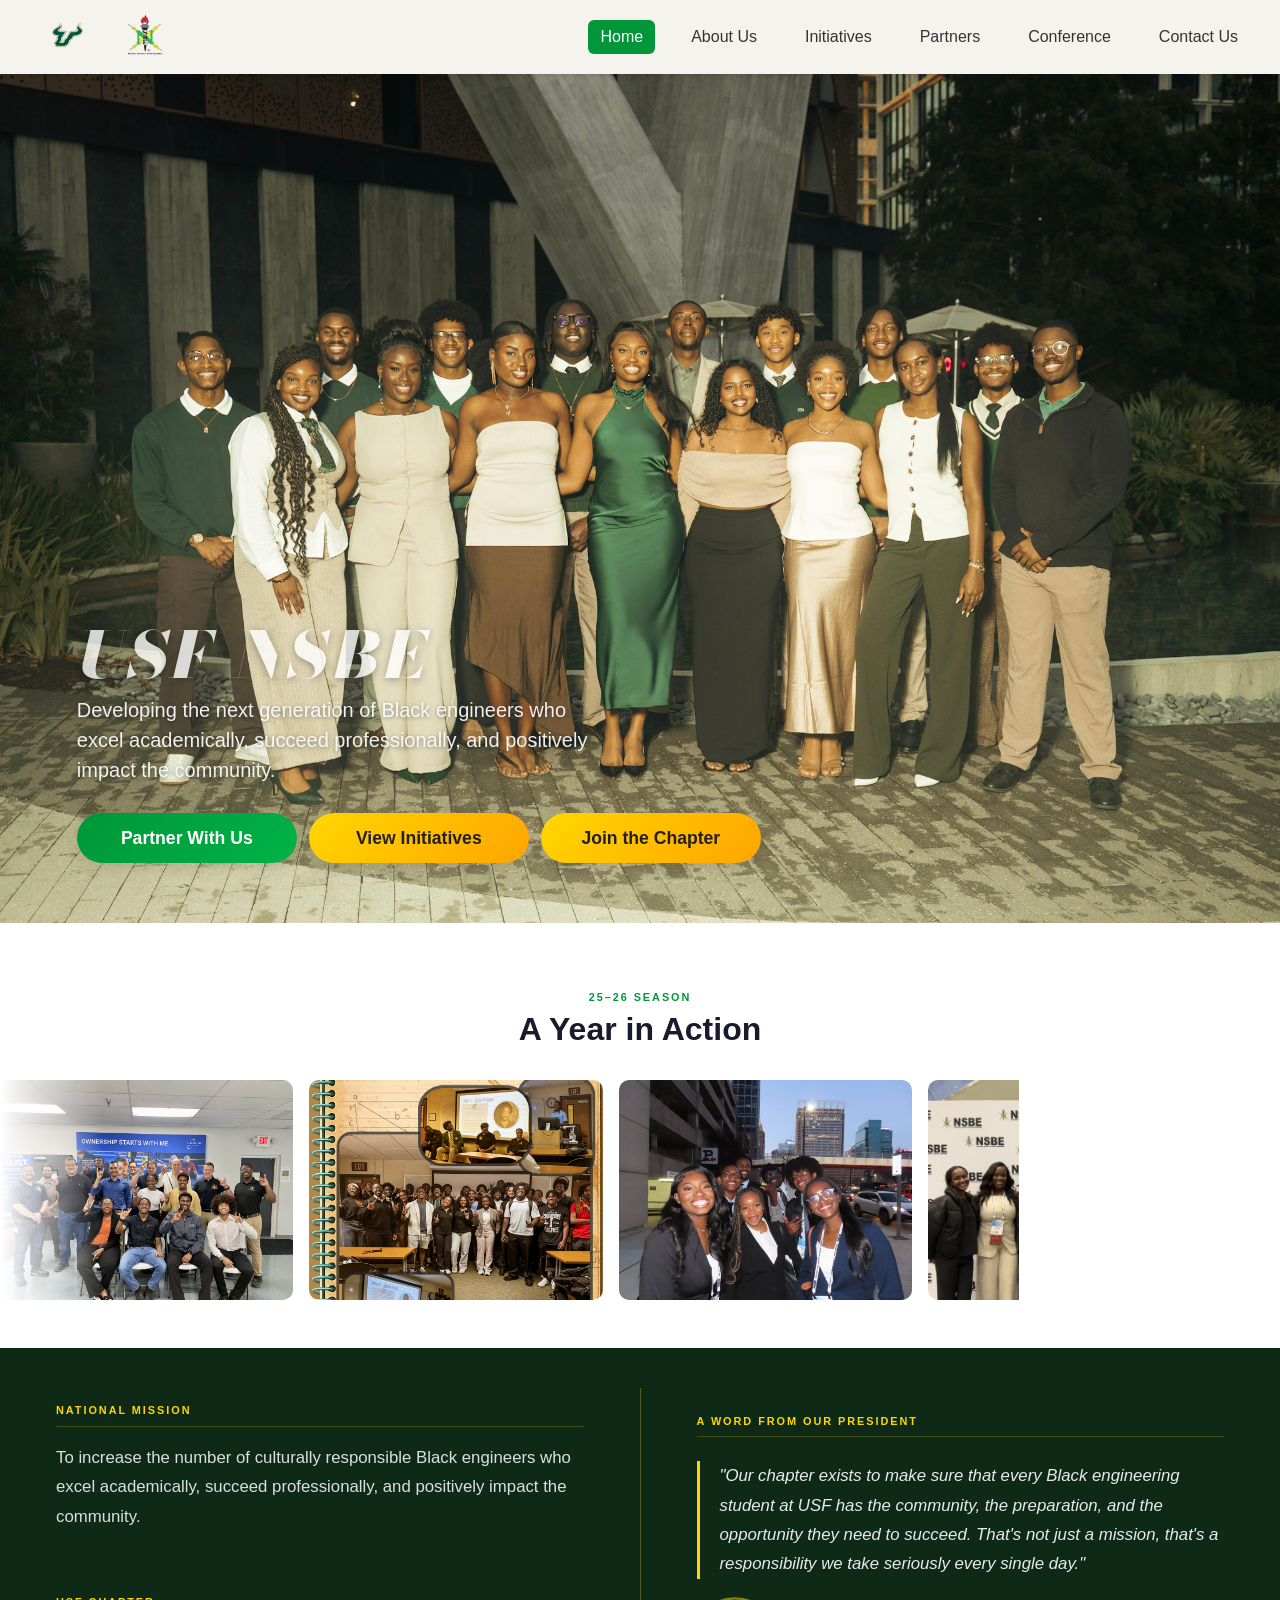
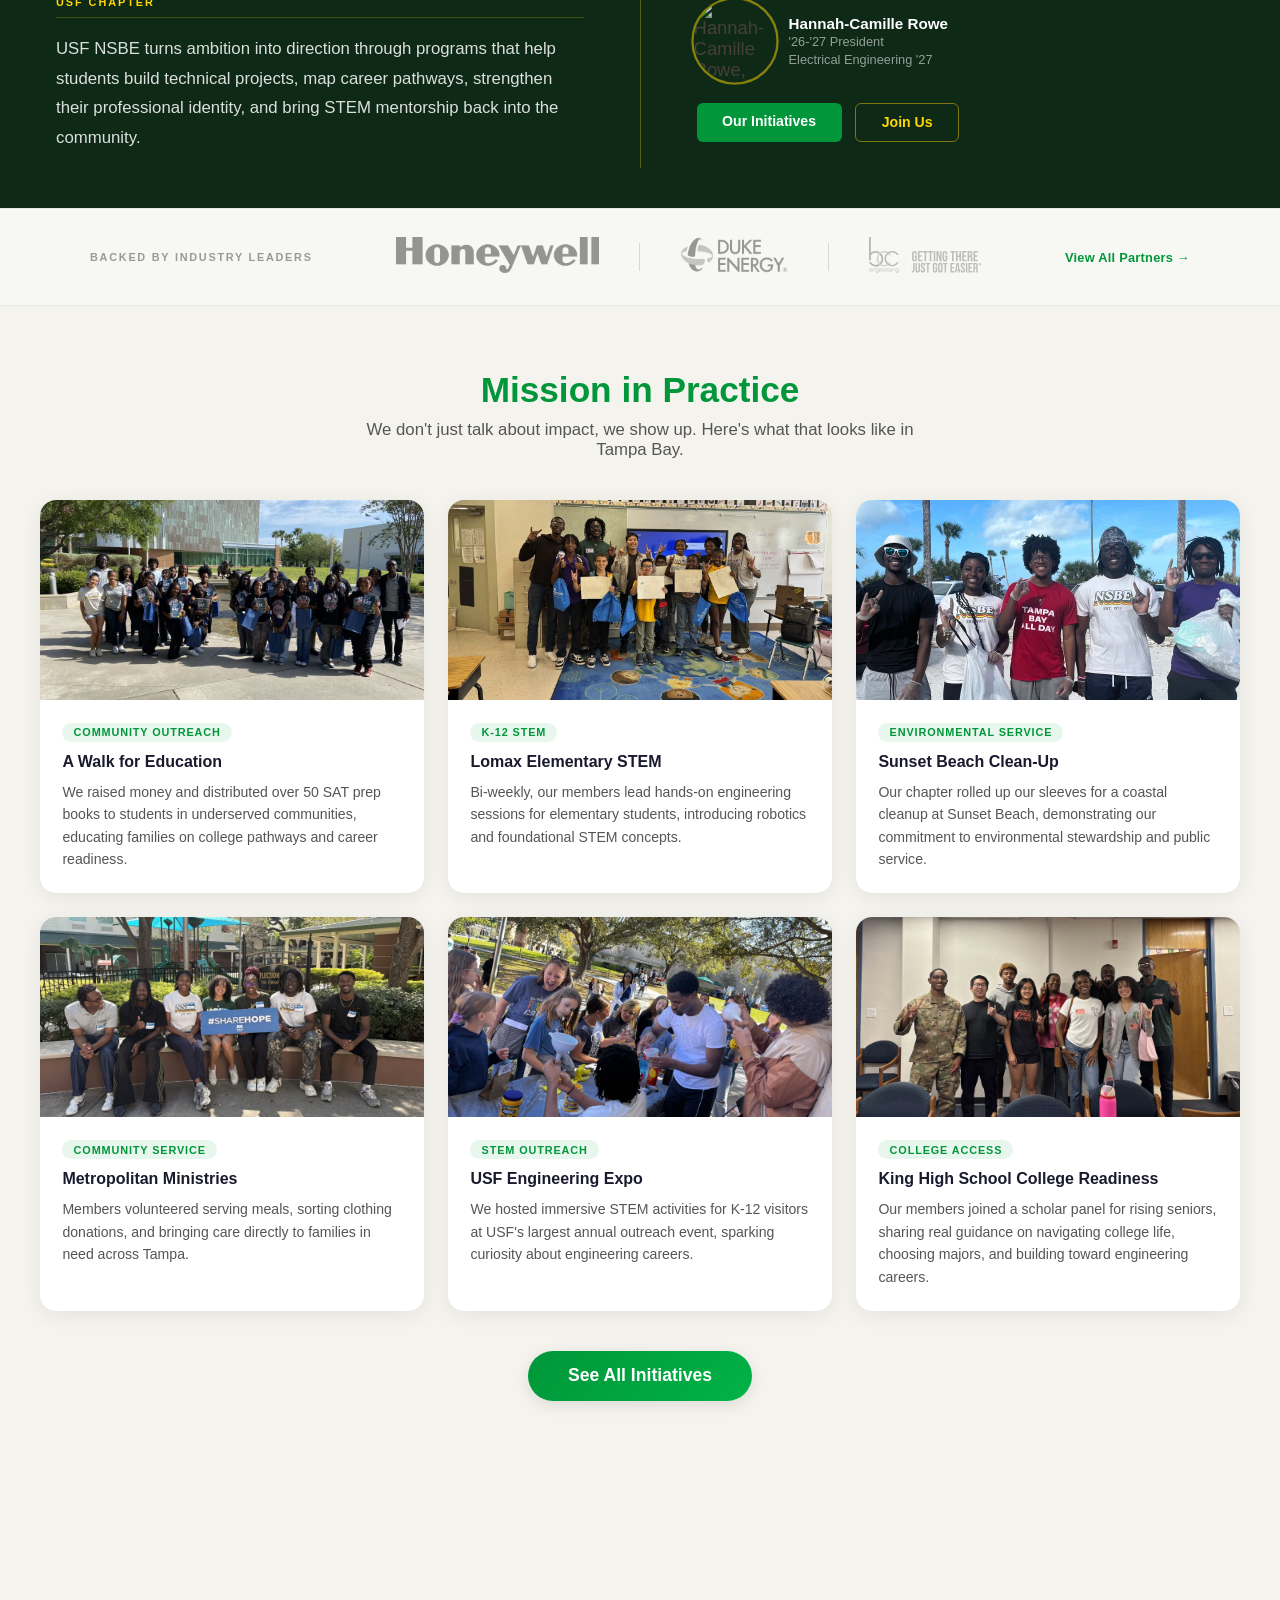
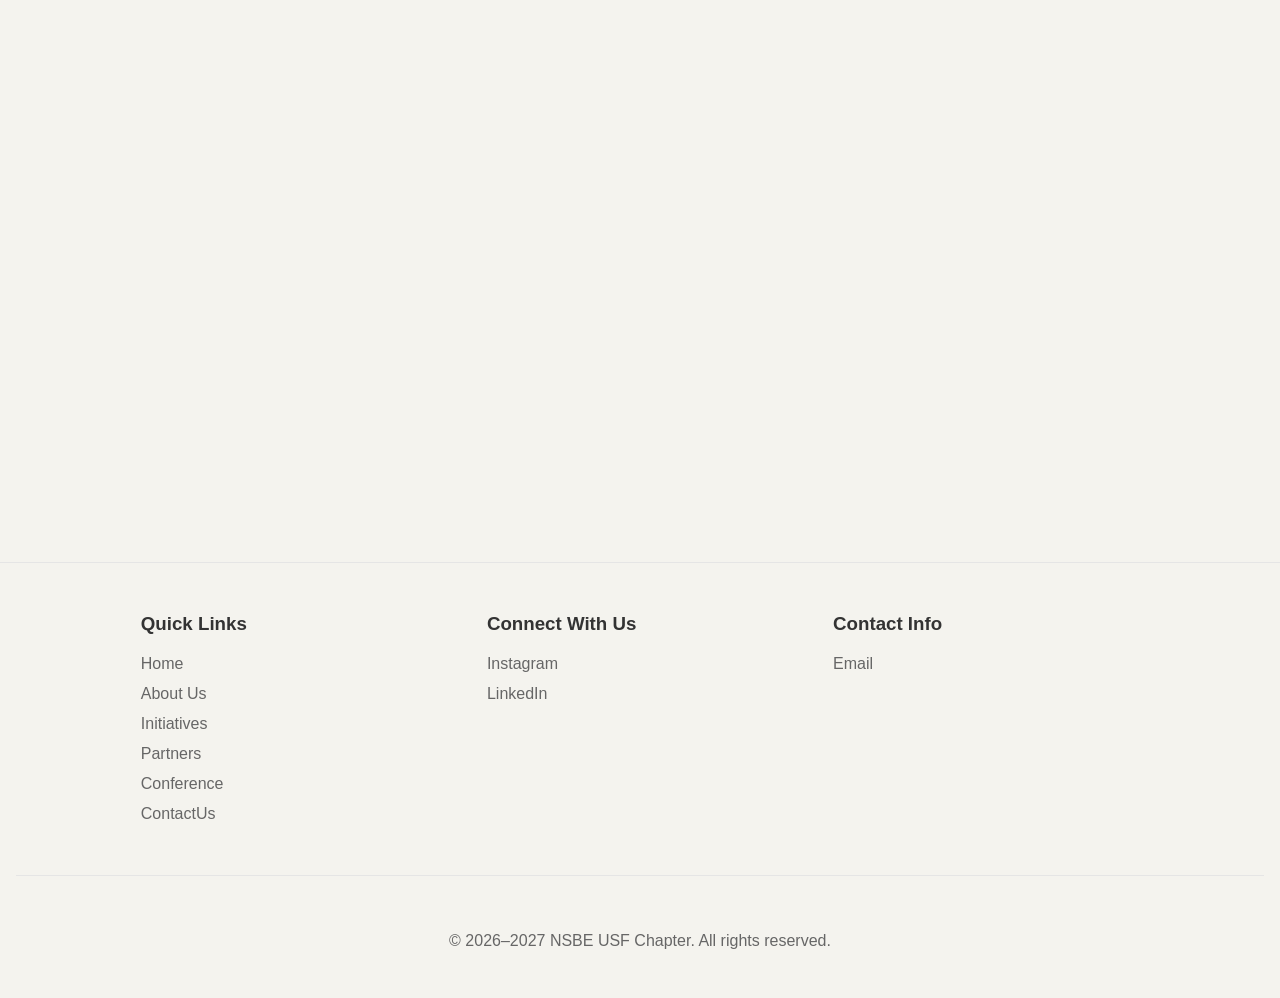
==== commit d6b1e5f7: "Fixed mobile compatibility" ====
--- a/index.html
+++ b/index.html
@@ -21,6 +21,7 @@
     <link rel="preconnect" href="https://fonts.gstatic.com" crossorigin>
     <link rel="stylesheet" href="https://fonts.googleapis.com/css2?family=Bodoni+Moda:ital,wght@1,900&display=swap">
     <link rel="stylesheet" href="./css/style.css">
+    <link rel="stylesheet" href="./css/animations.css">
     <link rel="stylesheet" href="./css/home.css">
     <link rel="stylesheet" href="https://cdnjs.cloudflare.com/ajax/libs/font-awesome/6.0.0-beta3/css/all.min.css">
     <link rel="icon" href="./images/nsbelogo.png">
@@ -321,4 +322,27 @@
                     <li><a href="/initiatives/">Initiatives</a></li>
                     <li><a href="/sponsors/">Partners</a></li>
                     <li><a href="https://nsbe.org/events/" target="_blank" rel="noopener noreferrer">Conference</a></li>
-                    <li><a href="/contact/">Contact+                    <li><a href="/contact/">ContactUs</a></li>
+                </ul>
+            </div>
+            <div class="footer-section">
+                <h3>Connect With Us</h3>
+                <div class="social-links">
+                    <a href="https://www.instagram.com/usfnsbe" target="_blank" rel="noopener noreferrer" class="social-link"><span>Instagram</span></a>
+                    <a href="https://www.linkedin.com/company/nsbe-usf-chapter" target="_blank" rel="noopener noreferrer" class="social-link"><span>LinkedIn</span></a>
+                </div>
+            </div>
+            <div class="footer-section">
+                <h3>Contact Info</h3>
+                <div class="contact-details">
+                    <a href="mailto:vicepresident.usf.nsbe@gmail.com" target="_blank" rel="noopener noreferrer" class="social-link"><span>Email</span></a>
+                </div>
+            </div>
+        </div>
+        <div class="footer-bottom">
+            <p>&copy; 2026&ndash;2027 NSBE USF Chapter. All rights reserved.</p>
+        </div>
+    </footer>
+    <script src="/js/menu.js" defer></script>
+</body>
+</html>
--- a/css/style.css
+++ b/css/style.css
@@ -2606,10 +2606,143 @@
     .indicator.active { width: 24px; }
 }
 
+/* ===========================
+   MOBILE FIXES
+   =========================== */
+
+/* Hero CTA buttons: keep compact on small screens */
+@media (max-width: 600px) {
+    .hero-cta {
+        flex: 0 1 auto;
+        max-width: none;
+        padding: 0.55rem 1.1rem;
+        font-size: 0.875rem;
+        min-width: unset;
+    }
+    .hero-cta-group {
+        flex-direction: row;
+        flex-wrap: wrap;
+        justify-content: center;
+        gap: 0.5rem;
+    }
+}
+
+/* Conference: responsive map + text + FAQ */
+@media (max-width: 640px) {
+    .conference-highlight {
+        gap: 2rem;
+        padding: 0 1rem;
+    }
+    .conference-highlight-text {
+        width: 100%;
+    }
+    .conference-map {
+        width: 100%;
+        max-width: 100%;
+        height: 260px;
+    }
+    .conference-highlight-inner-container {
+        width: 100%;
+    }
+    .faq-accordion {
+        width: 94%;
+    }
+    .support-container {
+        width: 94%;
+    }
+}
+
+/* Sponsors: tier cards full-width on small screens */
+@media (max-width: 500px) {
+    .tier-card {
+        width: 90vw;
+        max-width: 360px;
+    }
+}
+
+/* About: team member cards comfortable on small screens */
+@media (max-width: 400px) {
+    .team-member {
+        width: 90vw;
+        max-width: 280px;
+    }
+    .zone {
+        gap: 1rem;
+    }
+}
+
+/* ===========================
+   MOBILE FIXES
+   =========================== */
+
+/* Hero CTA buttons: keep compact on small screens */
+@media (max-width: 600px) {
+    .hero-cta {
+        flex: 0 1 auto;
+        max-width: none;
+        padding: 0.55rem 1.1rem;
+        font-size: 0.875rem;
+        min-width: unset;
+    }
+    .hero-cta-group {
+        flex-direction: row;
+        flex-wrap: wrap;
+        justify-content: center;
+        gap: 0.5rem;
+    }
+}
+
+/* Conference: responsive map, text, FAQ */
+@media (max-width: 640px) {
+    .conference-highlight {
+        gap: 2rem;
+        padding: 0 1rem;
+    }
+    .conference-highlight-text {
+        width: 100%;
+    }
+    .conference-map {
+        width: 100%;
+        max-width: 100%;
+        height: 260px;
+    }
+    .conference-highlight-inner-container {
+        width: 100%;
+    }
+    .faq-accordion {
+        width: 94%;
+    }
+    .support-container {
+        width: 94%;
+    }
+}
+
+/* Sponsors: tier cards on small screens */
+@media (max-width: 500px) {
+    .tier-card {
+        width: 90vw;
+        max-width: 360px;
+    }
+}
+
+/* About: team member cards on very small screens */
+@media (max-width: 400px) {
+    .team-member {
+        width: 90vw;
+        max-width: 280px;
+    }
+    .zone {
+        gap: 1rem;
+    }
+}
+
+/* Header: tighten padding on small screens */
 @media (max-width: 480px) {
-    .carousel-slide img { height: 280px; }
-    .carousel-caption h3 { font-size: 1.3rem; }
-    .carousel-caption p { font-size: 0.9rem; }
-    .carousel-section .section-title { font-size: 1.75rem; }
-}
-
+    header {
+        padding: 12px 16px;
+    }
+    .logo img {
+        height: 32px;
+        margin-right: 10px;
+    }
+}
--- a/css/animations.css
+++ b/css/animations.css
@@ -0,0 +1,13 @@
+/* Scroll reveal — hidden state applied by JS before observation */
+.sr-hidden {
+    opacity: 0;
+    transform: translateY(36px);
+    transition: opacity 0.65s cubic-bezier(0.16, 1, 0.3, 1),
+                transform 0.65s cubic-bezier(0.16, 1, 0.3, 1);
+}
+
+/* Scroll reveal — triggered when element enters viewport */
+.sr-visible {
+    opacity: 1;
+    transform: translateY(0);
+}
--- a/css/home.css
+++ b/css/home.css
@@ -335,11 +335,14 @@
 
 .highlights-track {
     display: flex;
+    flex-wrap: nowrap;
     gap: 1rem;
     width: max-content;
+    will-change: transform;
 }
 
 .highlights-row--left .highlights-track {
+    -webkit-animation: scroll-left 38s linear infinite;
     animation: scroll-left 38s linear infinite;
 }
 
@@ -353,6 +356,10 @@
     display: block;
 }
 
+@-webkit-keyframes scroll-left {
+    0%   { -webkit-transform: translateX(0); }
+    100% { -webkit-transform: translateX(-50%); }
+}
 @keyframes scroll-left {
     0%   { transform: translateX(0); }
     100% { transform: translateX(-50%); }
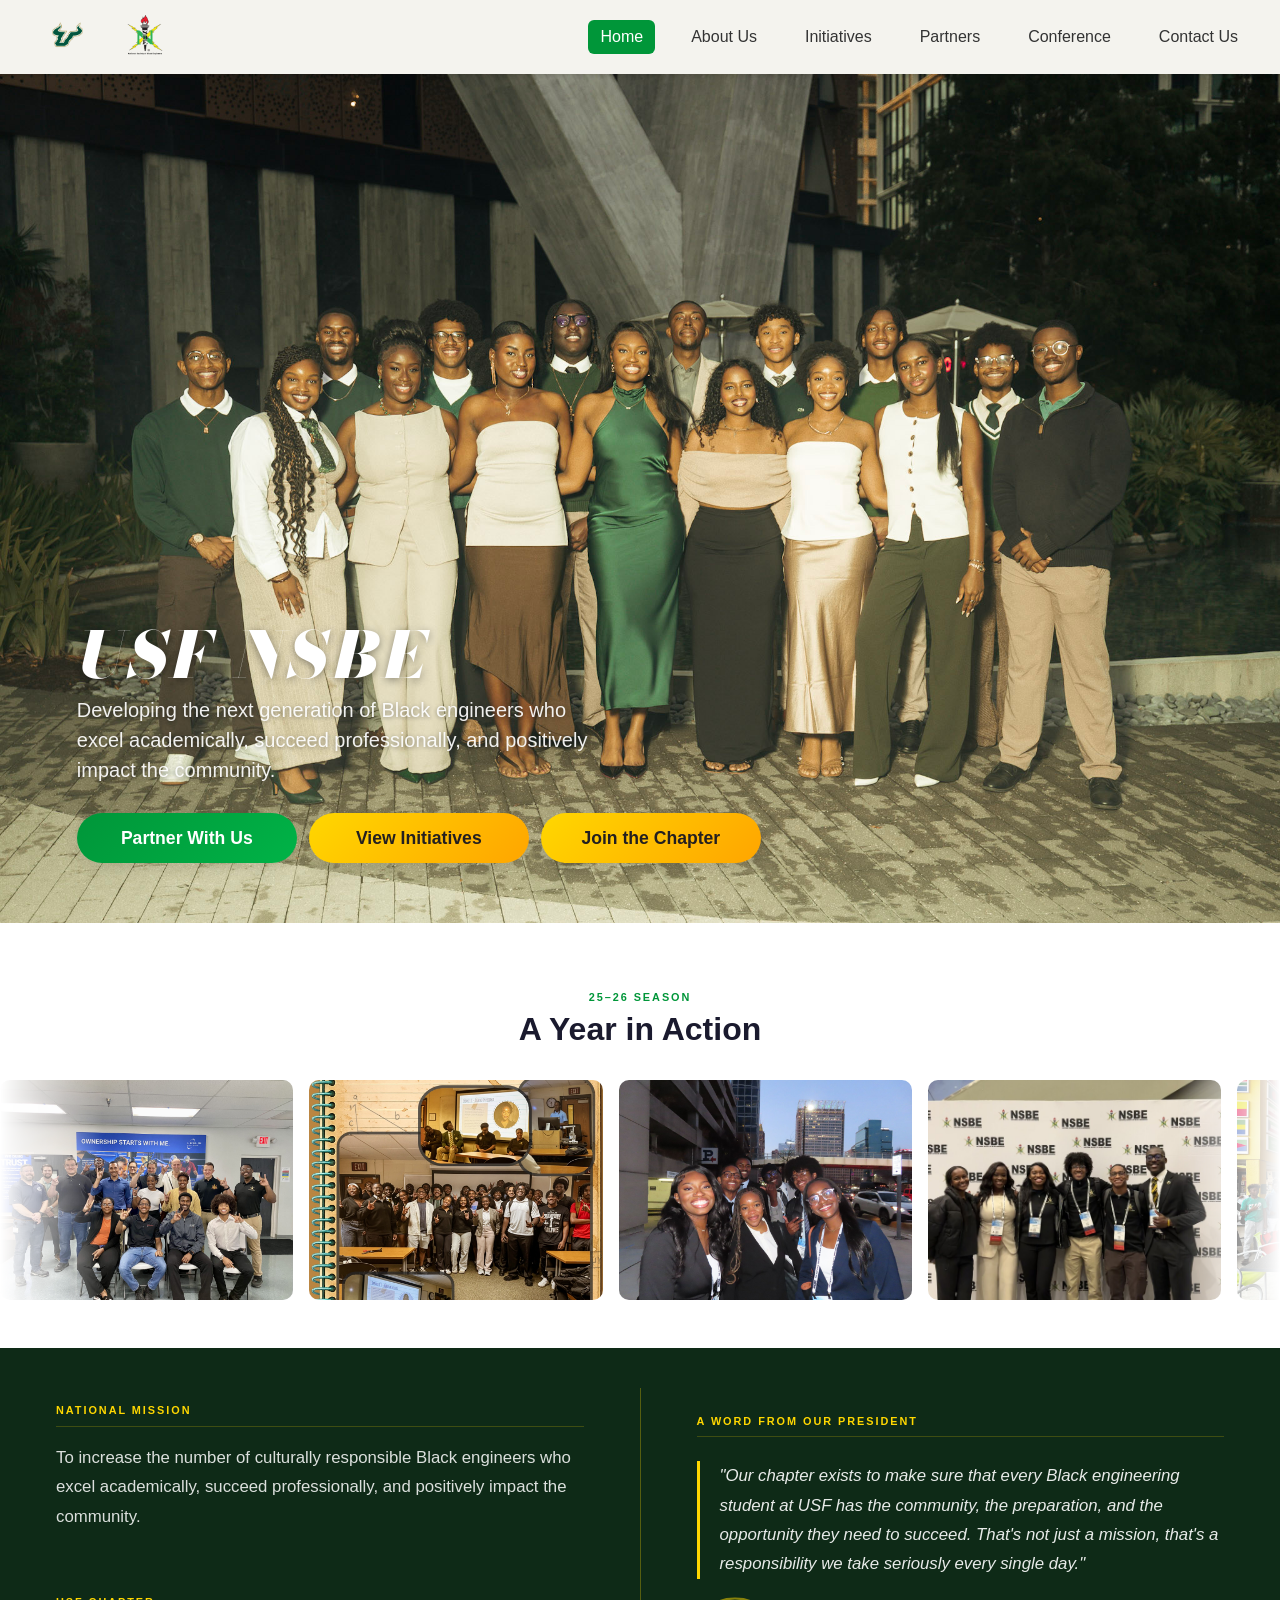
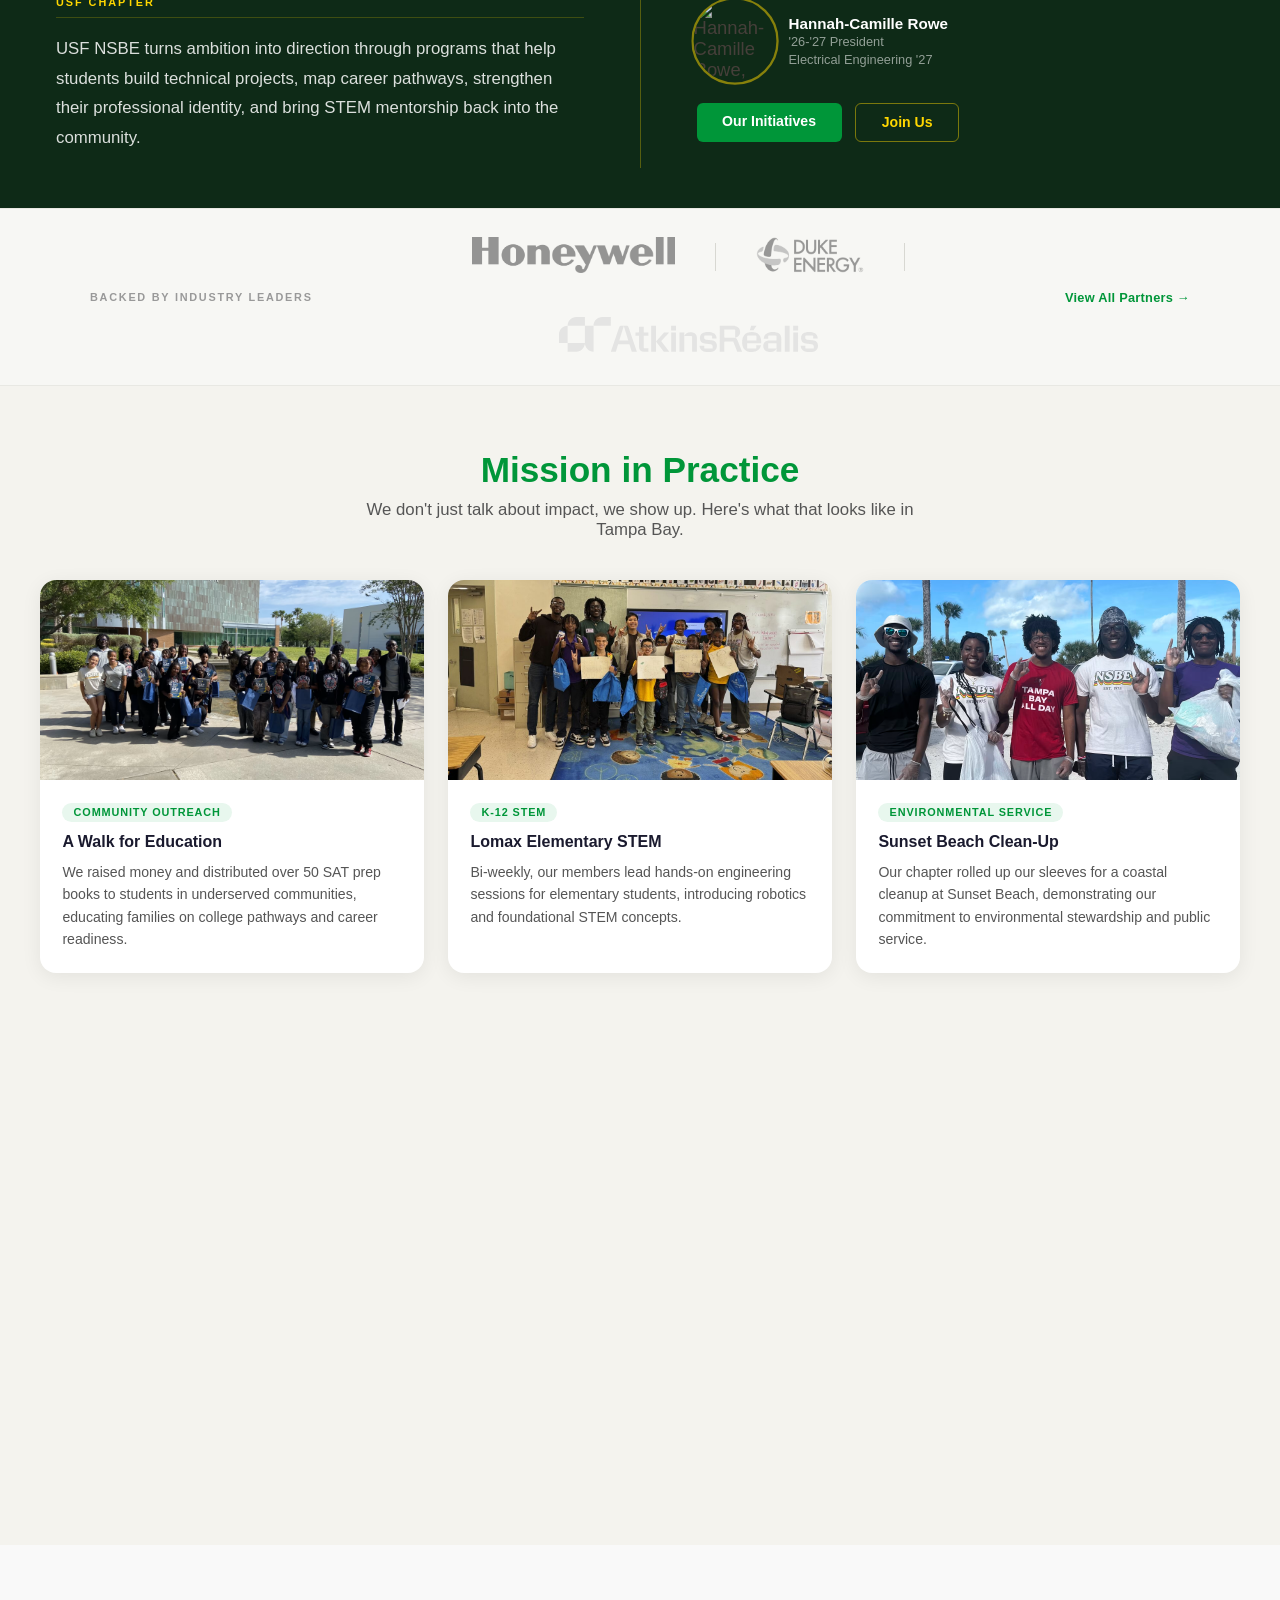
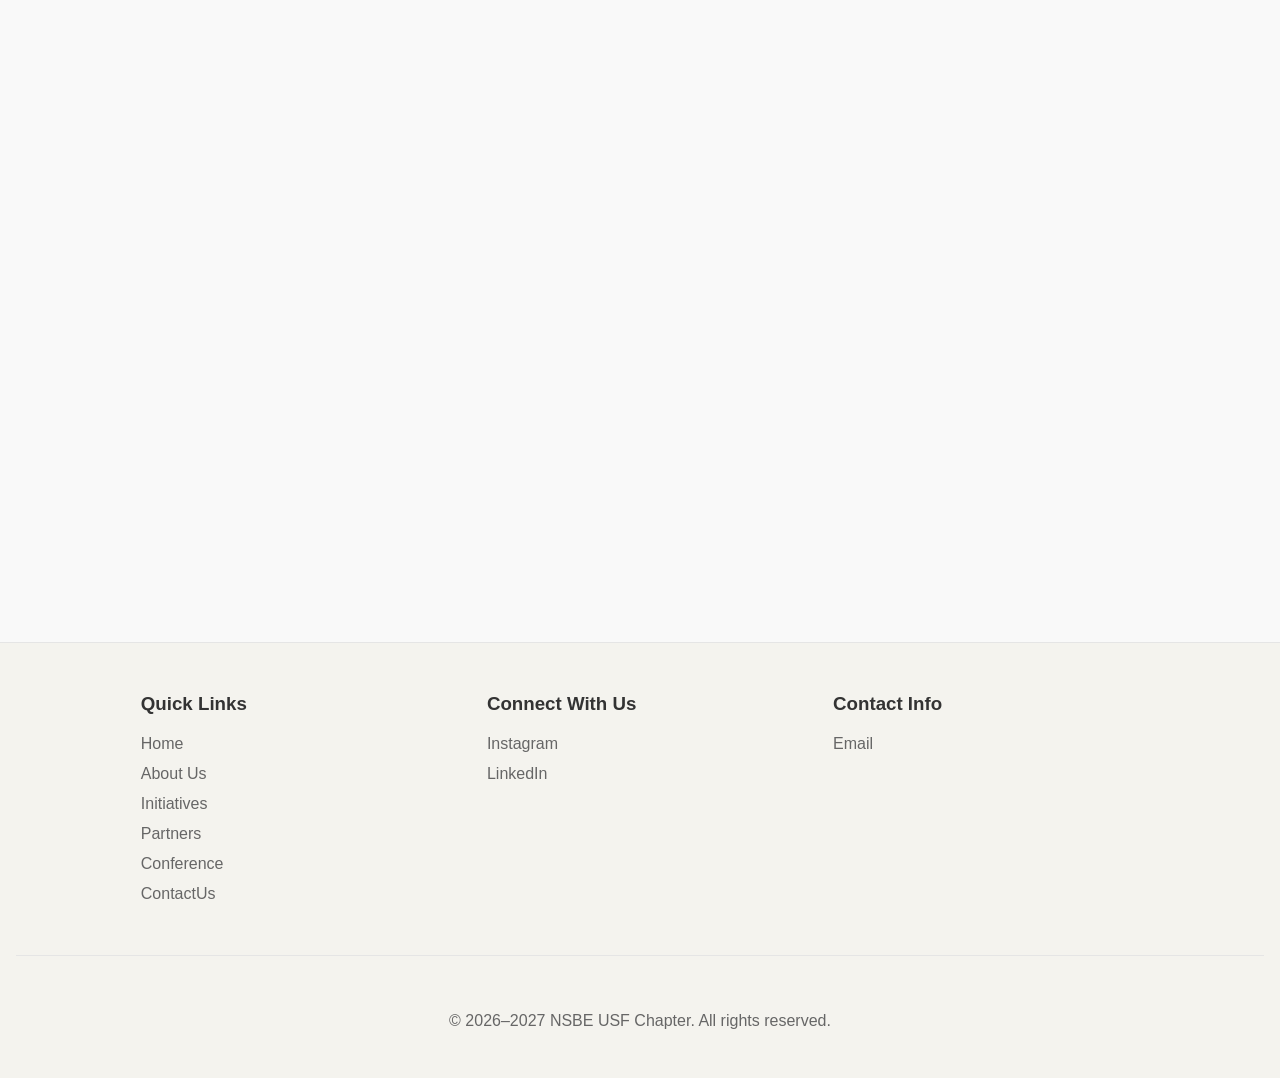
==== commit 3fa85767: "Cleaner animation, headshots finalized, updated sponsorship packet" ====
--- a/index.html
+++ b/index.html
@@ -164,8 +164,8 @@
                     </div>
                     <div class="partner-logo-divider" aria-hidden="true"></div>
                     <div class="partner-logo-item">
-                        <a href="https://www.bcceng.com" target="_blank" rel="noopener noreferrer" aria-label="Visit BCC Engineering">
-                            <img loading="lazy" src="/sponsors/sponsor_images/bcc-logo.svg" alt="BCC Engineering">
+                        <a href="https://www.atkinsrealis.com" target="_blank" rel="noopener noreferrer" aria-label="Visit AtkinsRéalis">
+                            <img loading="lazy" src="/sponsors/sponsor_images/atkinsrealis-logo.svg" alt="AtkinsRéalis">
                         </a>
                     </div>
                 </div>
--- a/css/style.css
+++ b/css/style.css
@@ -749,12 +749,15 @@
 /* About Page: Get Involved CTA Banner */
 .about-cta-banner {
     background: #0e2a17;
-    padding: 4rem 6%;
+    padding: 2.5rem 3rem;
     text-align: center;
+    border-radius: 22px;
+    max-width: 860px;
+    margin: 2rem auto 3.5rem;
 }
 
 .about-cta-inner {
-    max-width: 680px;
+    max-width: 640px;
     margin: 0 auto;
 }
 
@@ -1472,7 +1475,7 @@
 /* Contact Page Styling Start */
 
 .contacts-section {
-    min-height: 100vh;
+    padding-bottom: 1rem;
 }
 
 .socials-section {
@@ -2746,3 +2749,63 @@
         margin-right: 10px;
     }
 }
+
+/* ===========================
+   MOBILE HERO: text below image
+   =========================== */
+@media (max-width: 768px) {
+    /* Stack: image on top, glass card becomes a solid block below */
+    .hero-image-container {
+        display: flex;
+        flex-direction: column;
+    }
+
+    .hero-image-container > img:first-child {
+        height: 52vh;
+        max-height: 52vh;
+        width: 100%;
+        object-fit: cover;
+        object-position: center 25%;
+    }
+
+    .hero-overlay {
+        position: relative;
+        top: auto;
+        left: auto;
+        width: 100%;
+        height: auto;
+        background: #0e2a17;
+        padding: 2rem 6% 2.5rem;
+        align-items: flex-start;
+        justify-content: flex-start;
+        text-align: left;
+    }
+
+    /* Remove glass effect — text is on a solid dark bg now */
+    .hero-glass-card {
+        background: none;
+        backdrop-filter: none;
+        -webkit-backdrop-filter: none;
+        border: none;
+        border-radius: 0;
+        padding: 0;
+        max-width: 100%;
+    }
+
+    .hero-title {
+        font-size: clamp(1.9rem, 7vw, 2.6rem);
+        text-shadow: none;
+        color: #ffffff;
+    }
+
+    .hero-subtitle {
+        font-size: 1rem;
+        text-shadow: none;
+        color: rgba(255, 255, 255, 0.85);
+        max-width: 100%;
+    }
+
+    .hero-cta-group {
+        justify-content: flex-start;
+    }
+}
--- a/css/animations.css
+++ b/css/animations.css
@@ -1,13 +1,341 @@
-/* Scroll reveal — hidden state applied by JS before observation */
-.sr-hidden {
-    opacity: 0;
-    transform: translateY(36px);
+/* ============================================================
+   PAGE TRANSITIONS — Cross-document fade (Chrome 126+/Safari 18+)
+   ============================================================ */
+@view-transition { navigation: auto; }
+
+@keyframes vt-fade-out { to { opacity: 0; } }
+@keyframes vt-fade-in  { from { opacity: 0; } }
+
+::view-transition-old(root) { animation: 0.22s ease-in  vt-fade-out both; }
+::view-transition-new(root) { animation: 0.32s ease-out vt-fade-in  both; }
+
+/* ============================================================
+   HERO ENTRANCE — fires on page load, no JS needed
+   ============================================================ */
+@keyframes hero-title-in {
+    from { opacity: 0; transform: translateY(28px); }
+    to   { opacity: 1; transform: translateY(0); }
+}
+@keyframes hero-sub-in {
+    from { opacity: 0; transform: translateY(20px); }
+    to   { opacity: 1; transform: translateY(0); }
+}
+@keyframes hero-cta-in {
+    from { opacity: 0; transform: translateY(16px); }
+    to   { opacity: 1; transform: translateY(0); }
+}
+
+.hero-title    { animation: hero-title-in 0.8s cubic-bezier(0.16, 1, 0.3, 1) 0.15s both; }
+.hero-subtitle { animation: hero-sub-in   0.8s cubic-bezier(0.16, 1, 0.3, 1) 0.35s both; }
+.hero-cta-group { animation: hero-cta-in  0.8s cubic-bezier(0.16, 1, 0.3, 1) 0.55s both; }
+
+/* ============================================================
+   HEADER SCROLL STATE
+   ============================================================ */
+header {
+    transition: background 0.35s ease, box-shadow 0.35s ease, backdrop-filter 0.35s ease;
+}
+header.header--scrolled {
+    background: rgba(14, 42, 23, 0.97) !important;
+    box-shadow: 0 2px 24px rgba(0,0,0,0.18);
+}
+
+/* ============================================================
+   SCROLL REVEAL — directional variant system
+   All hidden states share transition; visible state clears all
+   ============================================================ */
+.sr-up,
+.sr-left,
+.sr-right,
+.sr-scale,
+.sr-fade {
+    transition:
+        opacity  0.65s cubic-bezier(0.16, 1, 0.3, 1),
+        transform 0.65s cubic-bezier(0.16, 1, 0.3, 1);
+    will-change: opacity, transform;
+}
+
+.sr-up    { opacity: 0; transform: translateY(40px); }
+.sr-left  { opacity: 0; transform: translateX(-50px); }
+.sr-right { opacity: 0; transform: translateX(50px); }
+.sr-scale { opacity: 0; transform: scale(0.88) translateY(20px); }
+.sr-fade  { opacity: 0; transform: none; }
+
+/* Revealed state — same for all directions */
+.sr-visible {
+    opacity: 1 !important;
+    transform: none !important;
+}
+
+/* Legacy alias so existing selectors still work */
+.sr-hidden { opacity: 0; transform: translateY(36px);
     transition: opacity 0.65s cubic-bezier(0.16, 1, 0.3, 1),
-                transform 0.65s cubic-bezier(0.16, 1, 0.3, 1);
-}
-
-/* Scroll reveal — triggered when element enters viewport */
-.sr-visible {
+                transform 0.65s cubic-bezier(0.16, 1, 0.3, 1); }
+
+/* ============================================================
+   STAT COUNTER ANIMATION
+   ============================================================ */
+@keyframes count-up-tick {
+    from { opacity: 0; transform: translateY(12px); }
+    to   { opacity: 1; transform: translateY(0); }
+}
+.stat-number.counting {
+    animation: count-up-tick 0.4s ease both;
+}
+
+/* ============================================================
+   HOVER MICRO-INTERACTIONS
+   ============================================================ */
+
+/* Practice cards lift */
+.practice-card {
+    transition: transform 0.3s cubic-bezier(0.16, 1, 0.3, 1),
+                box-shadow 0.3s ease;
+}
+.practice-card:hover {
+    transform: translateY(-6px);
+    box-shadow: 0 16px 40px rgba(0, 0, 0, 0.13);
+}
+
+/* Tier cards lift */
+.tier-card {
+    transition: transform 0.3s cubic-bezier(0.16, 1, 0.3, 1),
+                box-shadow 0.3s ease;
+}
+.tier-card:hover {
+    transform: translateY(-5px);
+    box-shadow: 0 14px 36px rgba(0, 0, 0, 0.12);
+}
+
+/* Featured initiative cards */
+.featured-initiative-card {
+    transition: transform 0.3s cubic-bezier(0.16, 1, 0.3, 1),
+                box-shadow 0.3s ease;
+}
+.featured-initiative-card:hover {
+    transform: translateY(-5px);
+    box-shadow: 0 14px 36px rgba(0, 0, 0, 0.11);
+}
+
+/* Social items pop */
+.social-item,
+.home-social-item {
+    transition: transform 0.25s cubic-bezier(0.16, 1, 0.3, 1),
+                box-shadow 0.25s ease;
+}
+.social-item:hover,
+.home-social-item:hover {
+    transform: translateY(-4px) scale(1.04);
+    box-shadow: 0 10px 28px rgba(0, 0, 0, 0.12);
+}
+
+/* Sponsor logos breathe */
+.sponsor-logo {
+    transition: transform 0.3s ease, filter 0.3s ease, opacity 0.3s ease;
+    filter: grayscale(20%);
+    opacity: 0.85;
+}
+.sponsor-logo:hover {
+    transform: scale(1.08);
+    filter: grayscale(0%);
     opacity: 1;
-    transform: translateY(0);
-}
+}
+
+/* Partner logos same */
+.partner-logo-item img {
+    transition: transform 0.3s ease, filter 0.3s ease, opacity 0.3s ease;
+    filter: grayscale(15%);
+    opacity: 0.8;
+}
+.partner-logo-item img:hover {
+    transform: scale(1.07);
+    filter: grayscale(0%);
+    opacity: 1;
+}
+
+/* Team member cards */
+.team-member {
+    transition: transform 0.3s cubic-bezier(0.16, 1, 0.3, 1),
+                box-shadow 0.3s ease;
+}
+.team-member:hover {
+    transform: translateY(-4px);
+    box-shadow: 0 12px 32px rgba(0, 0, 0, 0.1);
+}
+
+/* ============================================================
+   SECTION HEADER ACCENT LINE — expands on reveal
+   ============================================================ */
+@keyframes rule-expand {
+    from { transform: scaleX(0); }
+    to   { transform: scaleX(1); }
+}
+.sr-visible .section-rule,
+.section-rule.sr-visible {
+    animation: rule-expand 0.6s cubic-bezier(0.16, 1, 0.3, 1) 0.2s both;
+}
+
+/* ============================================================
+   PACKET EMBED DECK
+   ============================================================ */
+.packet-embed-section {
+    padding: 5rem 2rem 4rem;
+    background: #f7f8f9;
+    text-align: center;
+}
+.packet-embed-label {
+    display: inline-block;
+    font-size: 0.72rem;
+    font-weight: 700;
+    letter-spacing: 0.18em;
+    text-transform: uppercase;
+    color: #009639;
+    margin-bottom: 0.6rem;
+}
+.packet-embed-title {
+    font-size: clamp(1.6rem, 3vw, 2.2rem);
+    font-weight: 800;
+    color: #0e2a17;
+    margin: 0 0 0.5rem;
+}
+.packet-embed-sub {
+    font-size: 1rem;
+    color: #555;
+    margin-bottom: 2.5rem;
+}
+
+/* Deck wrapper */
+.packet-deck-wrap {
+    display: flex;
+    justify-content: center;
+    padding: 2rem 0 3rem;
+}
+.packet-deck {
+    position: relative;
+    width: min(780px, 92vw);
+    aspect-ratio: 16/10;
+    cursor: pointer;
+}
+
+/* Shadow cards — stack behind the front card */
+.packet-card {
+    position: absolute;
+    inset: 0;
+    border-radius: 10px;
+    background: #fff;
+    box-shadow: 0 6px 28px rgba(0,0,0,0.12);
+}
+.packet-card--shadow3 {
+    transform: rotate(-3.5deg) translate(-6px, 6px);
+    background: #e8f5ee;
+    opacity: 0.6;
+    transition: transform 0.45s cubic-bezier(0.16, 1, 0.3, 1);
+}
+.packet-card--shadow2 {
+    transform: rotate(-1.8deg) translate(-3px, 3px);
+    background: #d4eddd;
+    opacity: 0.75;
+    transition: transform 0.4s cubic-bezier(0.16, 1, 0.3, 1) 0.04s;
+}
+.packet-card--shadow1 {
+    transform: rotate(-0.6deg) translate(-1px, 1px);
+    background: #f0f9f3;
+    opacity: 0.9;
+    transition: transform 0.35s cubic-bezier(0.16, 1, 0.3, 1) 0.06s;
+}
+
+/* Fan out on hover */
+.packet-deck:hover .packet-card--shadow3 { transform: rotate(-6deg) translate(-12px, 10px); }
+.packet-deck:hover .packet-card--shadow2 { transform: rotate(-3deg) translate(-6px, 5px); }
+.packet-deck:hover .packet-card--shadow1 { transform: rotate(-1deg) translate(-2px, 2px); }
+
+/* Front card — contains the iframe */
+.packet-card--front {
+    position: absolute;
+    inset: 0;
+    overflow: hidden;
+    border-radius: 10px;
+    box-shadow: 0 12px 40px rgba(0,0,0,0.18);
+    transition: transform 0.4s cubic-bezier(0.16, 1, 0.3, 1), box-shadow 0.4s ease;
+    transform: rotate(0deg);
+}
+.packet-deck:hover .packet-card--front {
+    transform: translateY(-4px) scale(1.01);
+    box-shadow: 0 20px 56px rgba(0,0,0,0.22);
+}
+.packet-card--front iframe {
+    width: 100%;
+    height: 100%;
+    border: none;
+    display: block;
+    pointer-events: auto;
+}
+
+/* Overlay with open button */
+.packet-card-overlay {
+    position: absolute;
+    bottom: 0;
+    left: 0;
+    right: 0;
+    padding: 0.75rem 1.25rem;
+    background: linear-gradient(to top, rgba(14,42,23,0.85) 0%, transparent 100%);
+    display: flex;
+    justify-content: flex-end;
+    pointer-events: none;
+}
+.packet-fullscreen-btn {
+    pointer-events: auto;
+    font-size: 0.8rem;
+    font-weight: 600;
+    color: #fff;
+    text-decoration: none;
+    background: rgba(255,255,255,0.15);
+    padding: 0.35rem 0.85rem;
+    border-radius: 20px;
+    border: 1px solid rgba(255,255,255,0.3);
+    backdrop-filter: blur(6px);
+    transition: background 0.2s ease;
+}
+.packet-fullscreen-btn:hover {
+    background: rgba(255,255,255,0.28);
+}
+
+/* ============================================================
+   BIGGER DOWNLOAD BUTTON
+   ============================================================ */
+.button--xl {
+    font-size: 1.05rem !important;
+    padding: 1rem 2.2rem !important;
+    letter-spacing: 0.04em;
+    box-shadow: 0 4px 20px rgba(0, 150, 57, 0.3);
+    transition: transform 0.25s ease, box-shadow 0.25s ease, background 0.2s ease !important;
+}
+.button--xl:hover {
+    transform: translateY(-2px);
+    box-shadow: 0 8px 28px rgba(0, 150, 57, 0.38);
+}
+
+/* ============================================================
+   AtkinsRéalis text logo sizing fix
+   ============================================================ */
+.sponsor-logo--text {
+    height: 60px !important;
+    width: auto;
+}
+
+/* ============================================================
+   REDUCED MOTION — disable everything
+   ============================================================ */
+@media (prefers-reduced-motion: reduce) {
+    ::view-transition-old(root),
+    ::view-transition-new(root)   { animation: none; }
+    .sr-up, .sr-left, .sr-right,
+    .sr-scale, .sr-fade, .sr-hidden { transition: none; }
+    .hero-title, .hero-subtitle,
+    .hero-cta-group                 { animation: none; opacity: 1; transform: none; }
+    .practice-card:hover,
+    .tier-card:hover,
+    .featured-initiative-card:hover,
+    .social-item:hover,
+    .home-social-item:hover         { transform: none; }
+}
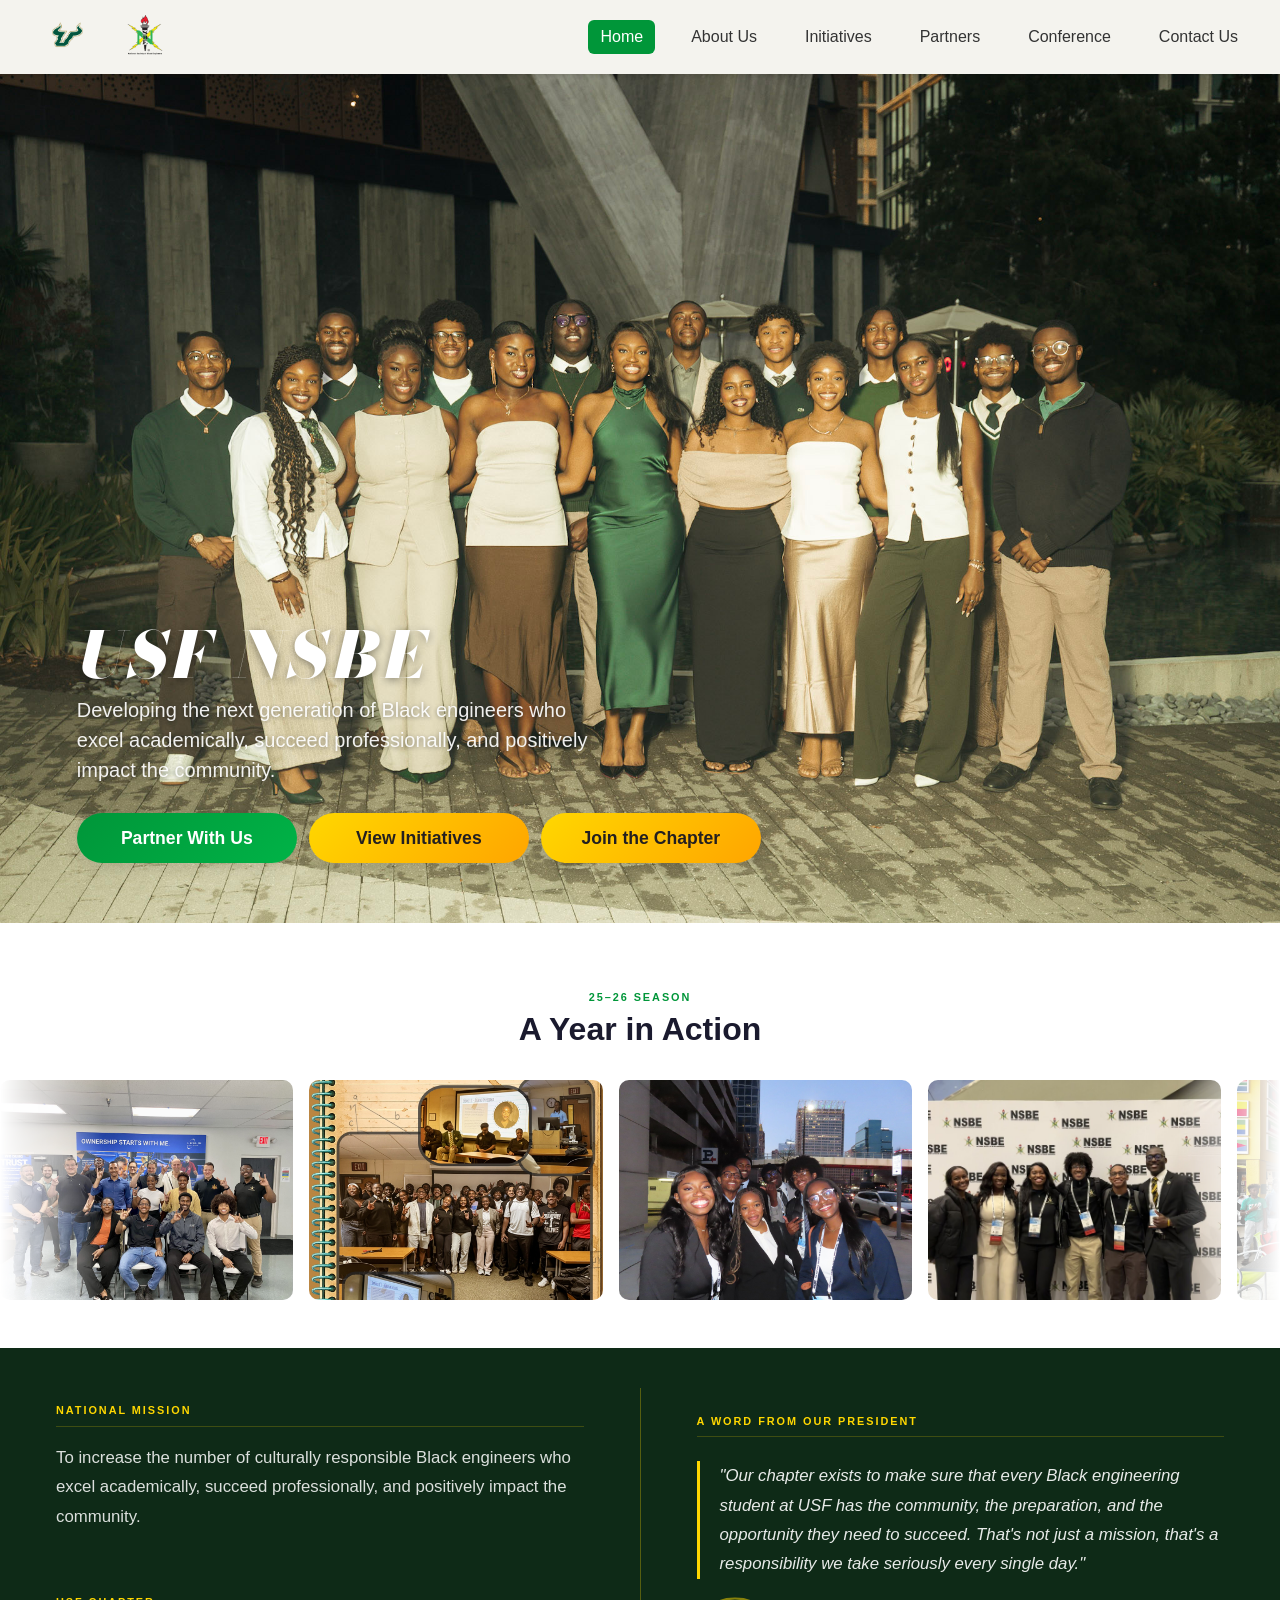
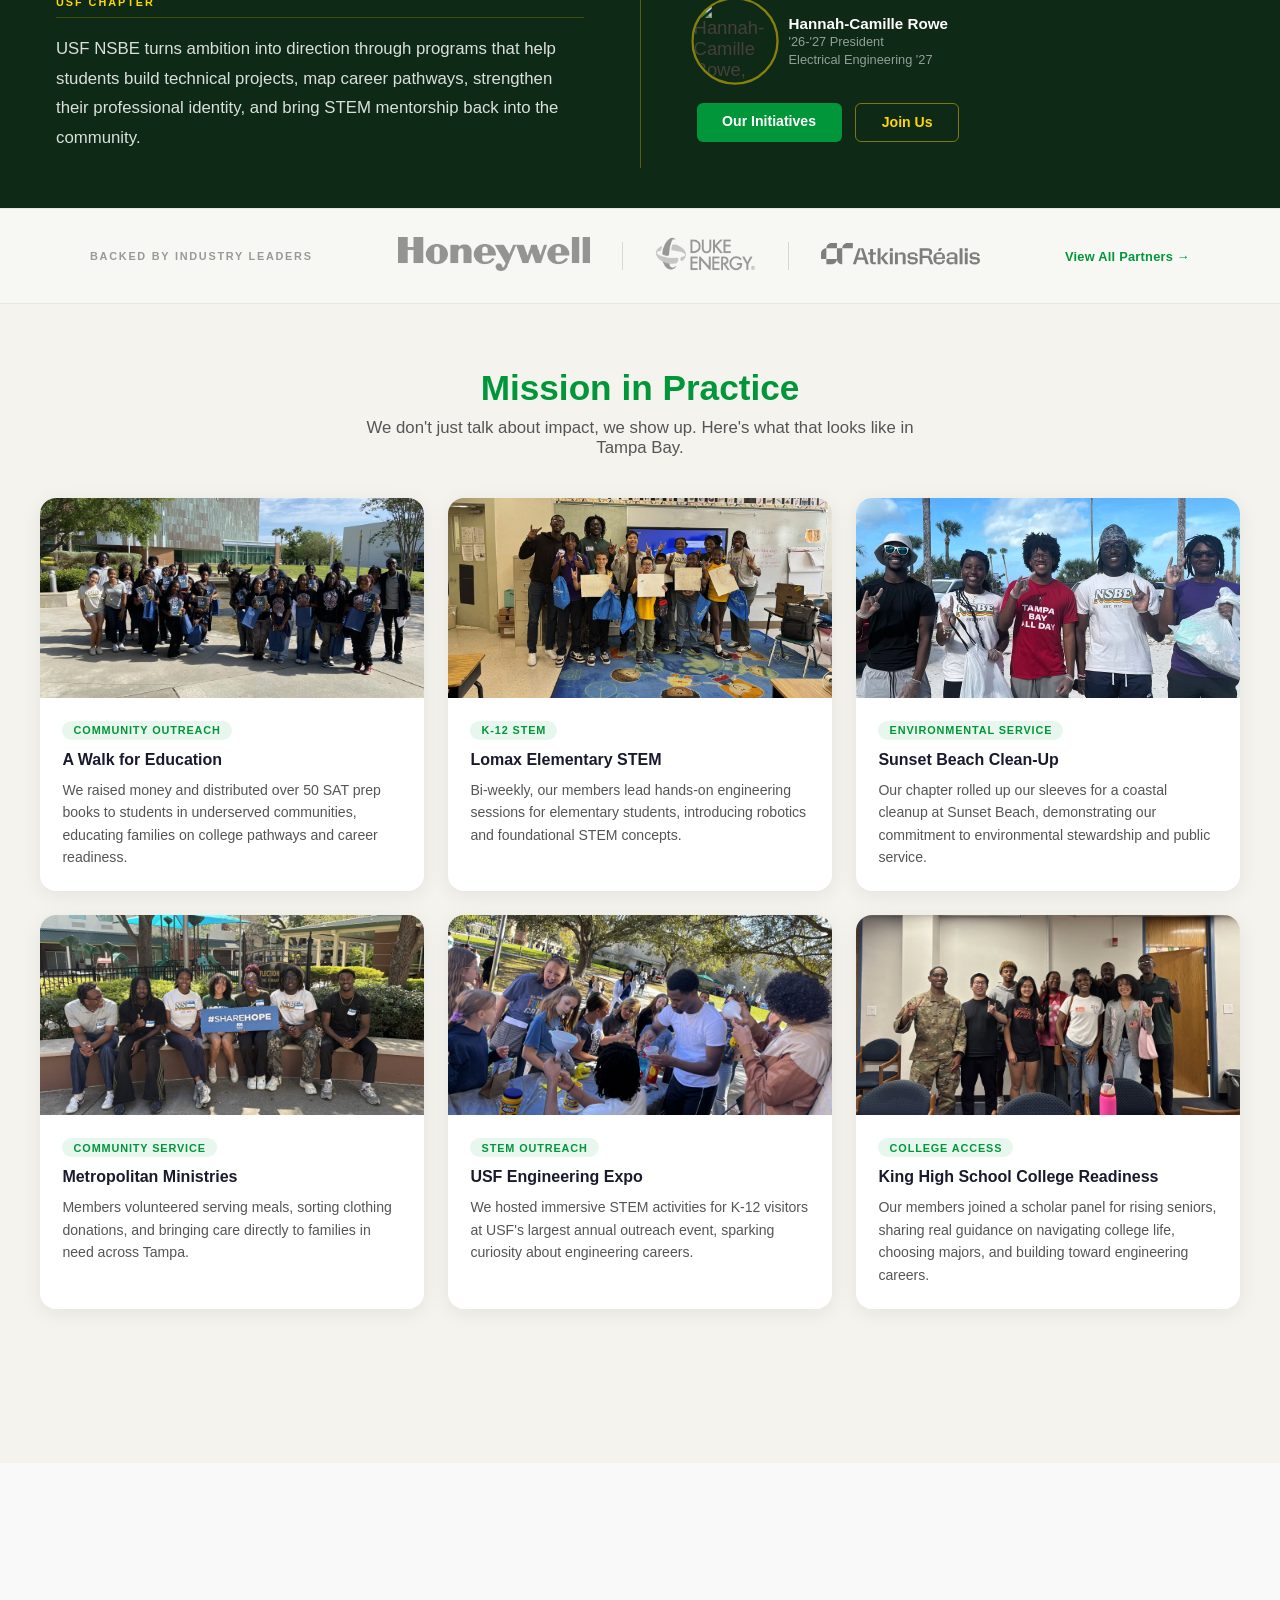
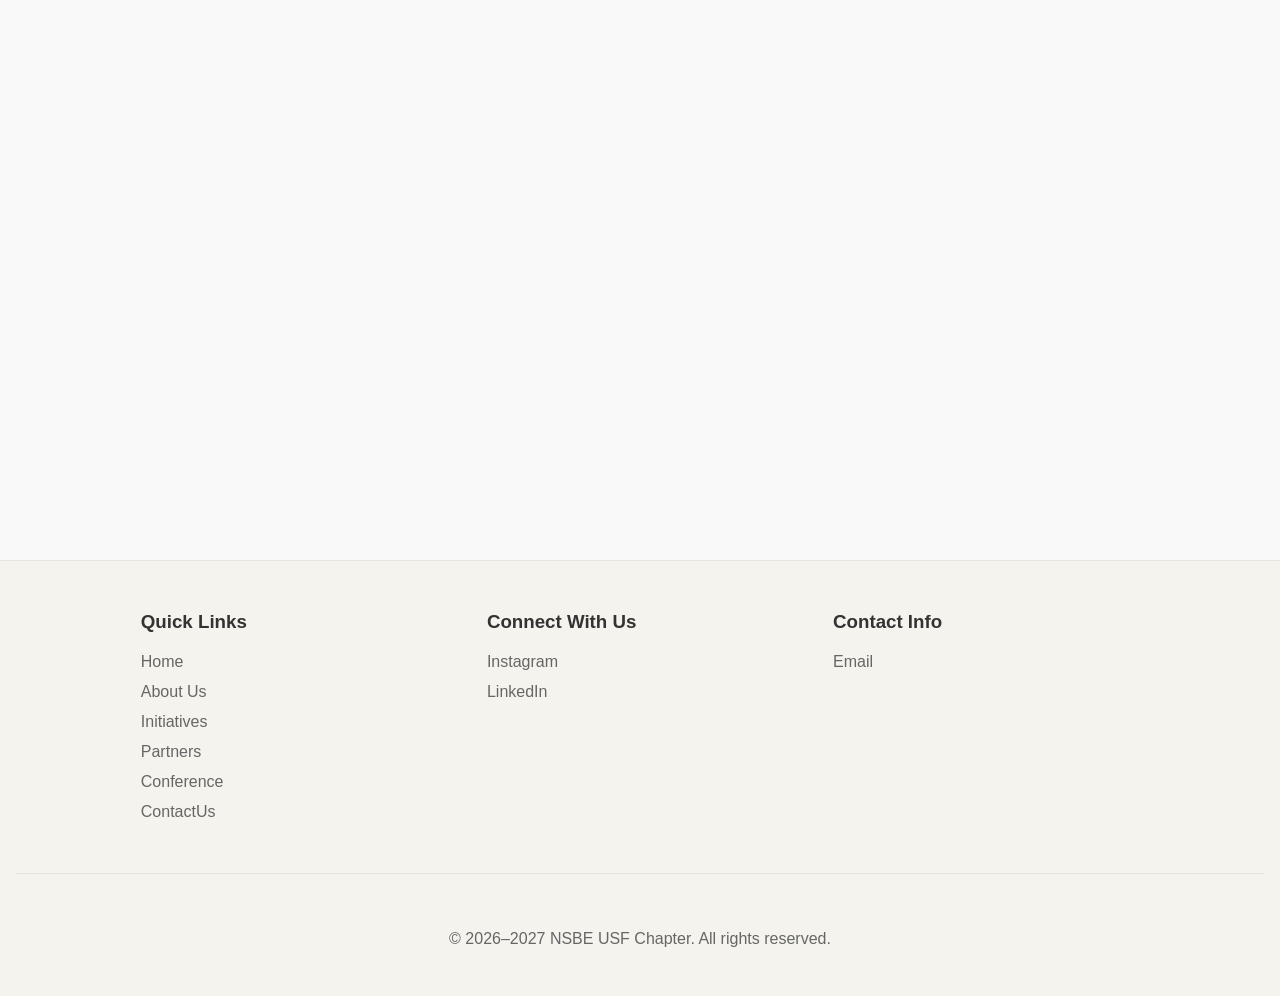
==== commit 81d650c1: "Fixed animation" ====
--- a/index.html
+++ b/index.html
@@ -163,7 +163,7 @@
                         </a>
                     </div>
                     <div class="partner-logo-divider" aria-hidden="true"></div>
-                    <div class="partner-logo-item">
+                    <div class="partner-logo-item partner-logo-item--atkins">
                         <a href="https://www.atkinsrealis.com" target="_blank" rel="noopener noreferrer" aria-label="Visit AtkinsRéalis">
                             <img loading="lazy" src="/sponsors/sponsor_images/atkinsrealis-logo.svg" alt="AtkinsRéalis">
                         </a>
--- a/css/animations.css
+++ b/css/animations.css
@@ -1,3 +1,8 @@
+/* ============================================================
+   WHITE FLASH FIX — set html bg before any CSS loads
+   ============================================================ */
+html { background: #F4F3EE; }
+
 /* ============================================================
    PAGE TRANSITIONS — Cross-document fade (Chrome 126+/Safari 18+)
    ============================================================ */
@@ -10,7 +15,26 @@
 ::view-transition-new(root) { animation: 0.32s ease-out vt-fade-in  both; }
 
 /* ============================================================
-   HERO ENTRANCE — fires on page load, no JS needed
+   NAV — bright links when header is scrolled over dark bg
+   ============================================================ */
+header {
+    transition: background 0.35s ease, box-shadow 0.35s ease;
+}
+header.header--scrolled {
+    background: rgba(14, 42, 23, 0.97) !important;
+    box-shadow: 0 2px 24px rgba(0,0,0,0.18);
+}
+header.header--scrolled nav a {
+    color: rgba(255, 255, 255, 0.88) !important;
+}
+header.header--scrolled nav a:hover,
+header.header--scrolled nav a.active {
+    background-color: rgba(255,255,255,0.12) !important;
+    color: #ffffff !important;
+}
+
+/* ============================================================
+   HERO ENTRANCE — fires on page load
    ============================================================ */
 @keyframes hero-title-in {
     from { opacity: 0; transform: translateY(28px); }
@@ -30,19 +54,8 @@
 .hero-cta-group { animation: hero-cta-in  0.8s cubic-bezier(0.16, 1, 0.3, 1) 0.55s both; }
 
 /* ============================================================
-   HEADER SCROLL STATE
-   ============================================================ */
-header {
-    transition: background 0.35s ease, box-shadow 0.35s ease, backdrop-filter 0.35s ease;
-}
-header.header--scrolled {
-    background: rgba(14, 42, 23, 0.97) !important;
-    box-shadow: 0 2px 24px rgba(0,0,0,0.18);
-}
-
-/* ============================================================
    SCROLL REVEAL — directional variant system
-   All hidden states share transition; visible state clears all
+   !important ensures these override any element-level transitions
    ============================================================ */
 .sr-up,
 .sr-left,
@@ -50,27 +63,30 @@
 .sr-scale,
 .sr-fade {
     transition:
-        opacity  0.65s cubic-bezier(0.16, 1, 0.3, 1),
-        transform 0.65s cubic-bezier(0.16, 1, 0.3, 1);
+        opacity  0.65s cubic-bezier(0.16, 1, 0.3, 1) !important,
+        transform 0.65s cubic-bezier(0.16, 1, 0.3, 1) !important;
     will-change: opacity, transform;
 }
 
-.sr-up    { opacity: 0; transform: translateY(40px); }
-.sr-left  { opacity: 0; transform: translateX(-50px); }
-.sr-right { opacity: 0; transform: translateX(50px); }
-.sr-scale { opacity: 0; transform: scale(0.88) translateY(20px); }
-.sr-fade  { opacity: 0; transform: none; }
-
-/* Revealed state — same for all directions */
+.sr-up    { opacity: 0 !important; transform: translateY(40px) !important; }
+.sr-left  { opacity: 0 !important; transform: translateX(-50px) !important; }
+.sr-right { opacity: 0 !important; transform: translateX(50px) !important; }
+.sr-scale { opacity: 0 !important; transform: scale(0.88) translateY(16px) !important; }
+.sr-fade  { opacity: 0 !important; transform: none !important; }
+
+/* Revealed state */
 .sr-visible {
     opacity: 1 !important;
     transform: none !important;
 }
 
-/* Legacy alias so existing selectors still work */
-.sr-hidden { opacity: 0; transform: translateY(36px);
+/* Legacy alias */
+.sr-hidden {
+    opacity: 0;
+    transform: translateY(36px);
     transition: opacity 0.65s cubic-bezier(0.16, 1, 0.3, 1),
-                transform 0.65s cubic-bezier(0.16, 1, 0.3, 1); }
+                transform 0.65s cubic-bezier(0.16, 1, 0.3, 1);
+}
 
 /* ============================================================
    STAT COUNTER ANIMATION
@@ -86,8 +102,6 @@
 /* ============================================================
    HOVER MICRO-INTERACTIONS
    ============================================================ */
-
-/* Practice cards lift */
 .practice-card {
     transition: transform 0.3s cubic-bezier(0.16, 1, 0.3, 1),
                 box-shadow 0.3s ease;
@@ -97,7 +111,6 @@
     box-shadow: 0 16px 40px rgba(0, 0, 0, 0.13);
 }
 
-/* Tier cards lift */
 .tier-card {
     transition: transform 0.3s cubic-bezier(0.16, 1, 0.3, 1),
                 box-shadow 0.3s ease;
@@ -107,7 +120,6 @@
     box-shadow: 0 14px 36px rgba(0, 0, 0, 0.12);
 }
 
-/* Featured initiative cards */
 .featured-initiative-card {
     transition: transform 0.3s cubic-bezier(0.16, 1, 0.3, 1),
                 box-shadow 0.3s ease;
@@ -117,7 +129,6 @@
     box-shadow: 0 14px 36px rgba(0, 0, 0, 0.11);
 }
 
-/* Social items pop */
 .social-item,
 .home-social-item {
     transition: transform 0.25s cubic-bezier(0.16, 1, 0.3, 1),
@@ -129,31 +140,6 @@
     box-shadow: 0 10px 28px rgba(0, 0, 0, 0.12);
 }
 
-/* Sponsor logos breathe */
-.sponsor-logo {
-    transition: transform 0.3s ease, filter 0.3s ease, opacity 0.3s ease;
-    filter: grayscale(20%);
-    opacity: 0.85;
-}
-.sponsor-logo:hover {
-    transform: scale(1.08);
-    filter: grayscale(0%);
-    opacity: 1;
-}
-
-/* Partner logos same */
-.partner-logo-item img {
-    transition: transform 0.3s ease, filter 0.3s ease, opacity 0.3s ease;
-    filter: grayscale(15%);
-    opacity: 0.8;
-}
-.partner-logo-item img:hover {
-    transform: scale(1.07);
-    filter: grayscale(0%);
-    opacity: 1;
-}
-
-/* Team member cards */
 .team-member {
     transition: transform 0.3s cubic-bezier(0.16, 1, 0.3, 1),
                 box-shadow 0.3s ease;
@@ -163,16 +149,34 @@
     box-shadow: 0 12px 32px rgba(0, 0, 0, 0.1);
 }
 
-/* ============================================================
-   SECTION HEADER ACCENT LINE — expands on reveal
-   ============================================================ */
-@keyframes rule-expand {
-    from { transform: scaleX(0); }
-    to   { transform: scaleX(1); }
-}
-.sr-visible .section-rule,
-.section-rule.sr-visible {
-    animation: rule-expand 0.6s cubic-bezier(0.16, 1, 0.3, 1) 0.2s both;
+/* Sponsor logos on sponsors page */
+.sponsor-logo {
+    transition: transform 0.3s ease, opacity 0.3s ease;
+    opacity: 0.82;
+}
+.sponsor-logo:hover {
+    transform: scale(1.06);
+    opacity: 1;
+}
+
+/* AtkinsRéalis on sponsors page — native fill is light, darken it */
+.sponsor-logo--atkins {
+    filter: brightness(0.45) !important;
+    opacity: 0.9 !important;
+    height: 48px !important;
+    width: auto !important;
+}
+.sponsor-logo--atkins:hover {
+    filter: brightness(0.6) !important;
+    opacity: 1 !important;
+}
+
+/* Partner logos on home strip — handled in home.css */
+.partner-logo-item img {
+    transition: filter 0.25s ease, opacity 0.25s ease, transform 0.25s ease;
+}
+.partner-logo-item img:hover {
+    transform: scale(1.07);
 }
 
 /* ============================================================
@@ -203,8 +207,6 @@
     color: #555;
     margin-bottom: 2.5rem;
 }
-
-/* Deck wrapper */
 .packet-deck-wrap {
     display: flex;
     justify-content: center;
@@ -216,8 +218,6 @@
     aspect-ratio: 16/10;
     cursor: pointer;
 }
-
-/* Shadow cards — stack behind the front card */
 .packet-card {
     position: absolute;
     inset: 0;
@@ -243,13 +243,9 @@
     opacity: 0.9;
     transition: transform 0.35s cubic-bezier(0.16, 1, 0.3, 1) 0.06s;
 }
-
-/* Fan out on hover */
 .packet-deck:hover .packet-card--shadow3 { transform: rotate(-6deg) translate(-12px, 10px); }
 .packet-deck:hover .packet-card--shadow2 { transform: rotate(-3deg) translate(-6px, 5px); }
 .packet-deck:hover .packet-card--shadow1 { transform: rotate(-1deg) translate(-2px, 2px); }
-
-/* Front card — contains the iframe */
 .packet-card--front {
     position: absolute;
     inset: 0;
@@ -257,7 +253,6 @@
     border-radius: 10px;
     box-shadow: 0 12px 40px rgba(0,0,0,0.18);
     transition: transform 0.4s cubic-bezier(0.16, 1, 0.3, 1), box-shadow 0.4s ease;
-    transform: rotate(0deg);
 }
 .packet-deck:hover .packet-card--front {
     transform: translateY(-4px) scale(1.01);
@@ -268,10 +263,7 @@
     height: 100%;
     border: none;
     display: block;
-    pointer-events: auto;
-}
-
-/* Overlay with open button */
+}
 .packet-card-overlay {
     position: absolute;
     bottom: 0;
@@ -296,9 +288,7 @@
     backdrop-filter: blur(6px);
     transition: background 0.2s ease;
 }
-.packet-fullscreen-btn:hover {
-    background: rgba(255,255,255,0.28);
-}
+.packet-fullscreen-btn:hover { background: rgba(255,255,255,0.28); }
 
 /* ============================================================
    BIGGER DOWNLOAD BUTTON
@@ -308,7 +298,7 @@
     padding: 1rem 2.2rem !important;
     letter-spacing: 0.04em;
     box-shadow: 0 4px 20px rgba(0, 150, 57, 0.3);
-    transition: transform 0.25s ease, box-shadow 0.25s ease, background 0.2s ease !important;
+    transition: transform 0.25s ease, box-shadow 0.25s ease !important;
 }
 .button--xl:hover {
     transform: translateY(-2px);
@@ -316,26 +306,19 @@
 }
 
 /* ============================================================
-   AtkinsRéalis text logo sizing fix
-   ============================================================ */
-.sponsor-logo--text {
-    height: 60px !important;
-    width: auto;
-}
-
-/* ============================================================
-   REDUCED MOTION — disable everything
+   REDUCED MOTION
    ============================================================ */
 @media (prefers-reduced-motion: reduce) {
     ::view-transition-old(root),
-    ::view-transition-new(root)   { animation: none; }
+    ::view-transition-new(root)    { animation: none; }
     .sr-up, .sr-left, .sr-right,
-    .sr-scale, .sr-fade, .sr-hidden { transition: none; }
+    .sr-scale, .sr-fade, .sr-hidden { transition: none !important; }
     .hero-title, .hero-subtitle,
     .hero-cta-group                 { animation: none; opacity: 1; transform: none; }
     .practice-card:hover,
     .tier-card:hover,
     .featured-initiative-card:hover,
     .social-item:hover,
-    .home-social-item:hover         { transform: none; }
-}
+    .home-social-item:hover,
+    .team-member:hover              { transform: none; }
+}
--- a/css/home.css
+++ b/css/home.css
@@ -224,8 +224,8 @@
     margin: 0 auto;
     display: flex;
     align-items: center;
-    gap: 2.5rem;
-    flex-wrap: wrap;
+    gap: 2rem;
+    flex-wrap: nowrap;
     justify-content: center;
 }
 
@@ -242,14 +242,14 @@
 .partner-logos {
     display: flex;
     align-items: center;
-    gap: 2.5rem;
+    gap: 2rem;
     flex: 1;
     justify-content: center;
-    flex-wrap: wrap;
+    flex-wrap: nowrap;
 }
 
 .partner-logo-item img {
-    height: 36px;
+    height: 34px;
     width: auto;
     object-fit: contain;
     filter: grayscale(1);
@@ -260,6 +260,17 @@
 .partner-logo-item img:hover {
     filter: grayscale(0);
     opacity: 1;
+}
+
+/* AtkinsRéalis SVG has a light fill — darken it and size appropriately */
+.partner-logo-item--atkins img {
+    height: 22px;
+    filter: grayscale(1) brightness(0.35) !important;
+    opacity: 0.7 !important;
+}
+.partner-logo-item--atkins img:hover {
+    filter: brightness(0.5) !important;
+    opacity: 1 !important;
 }
 
 .partner-logo-divider {
